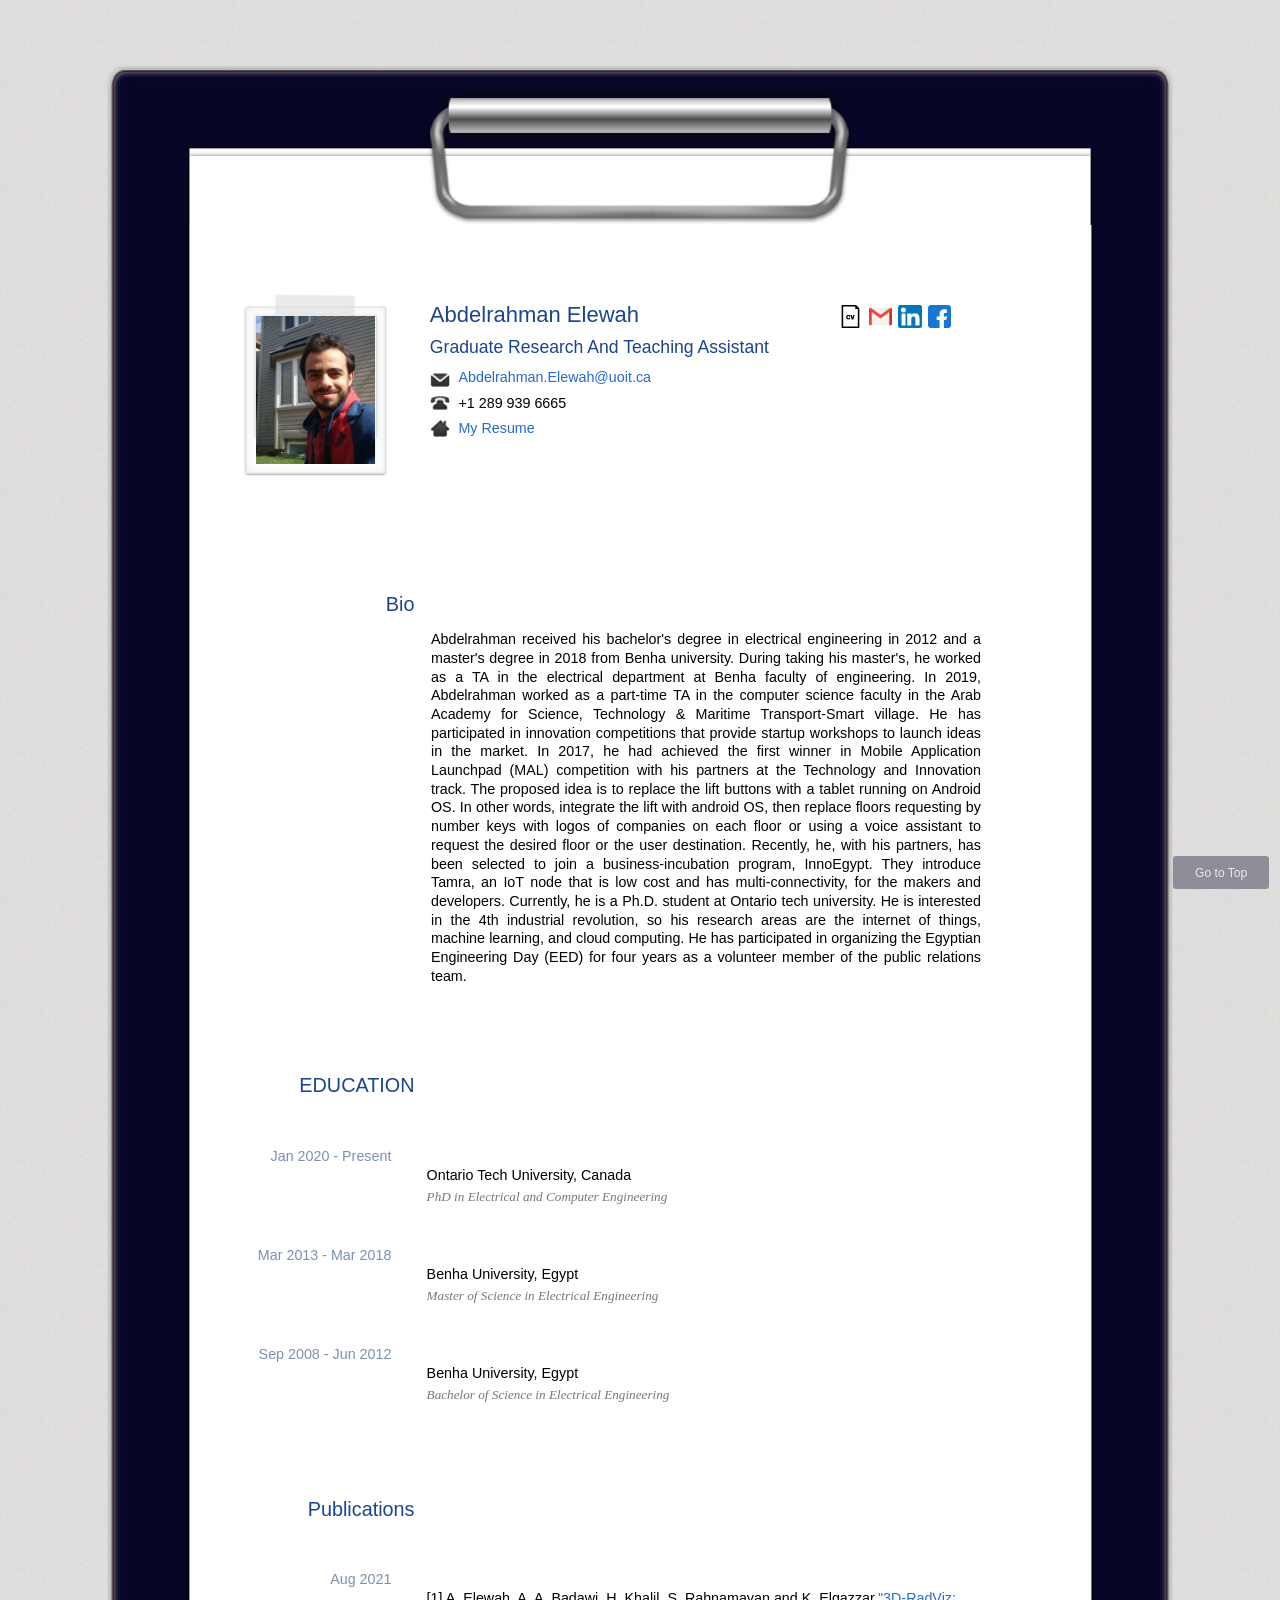
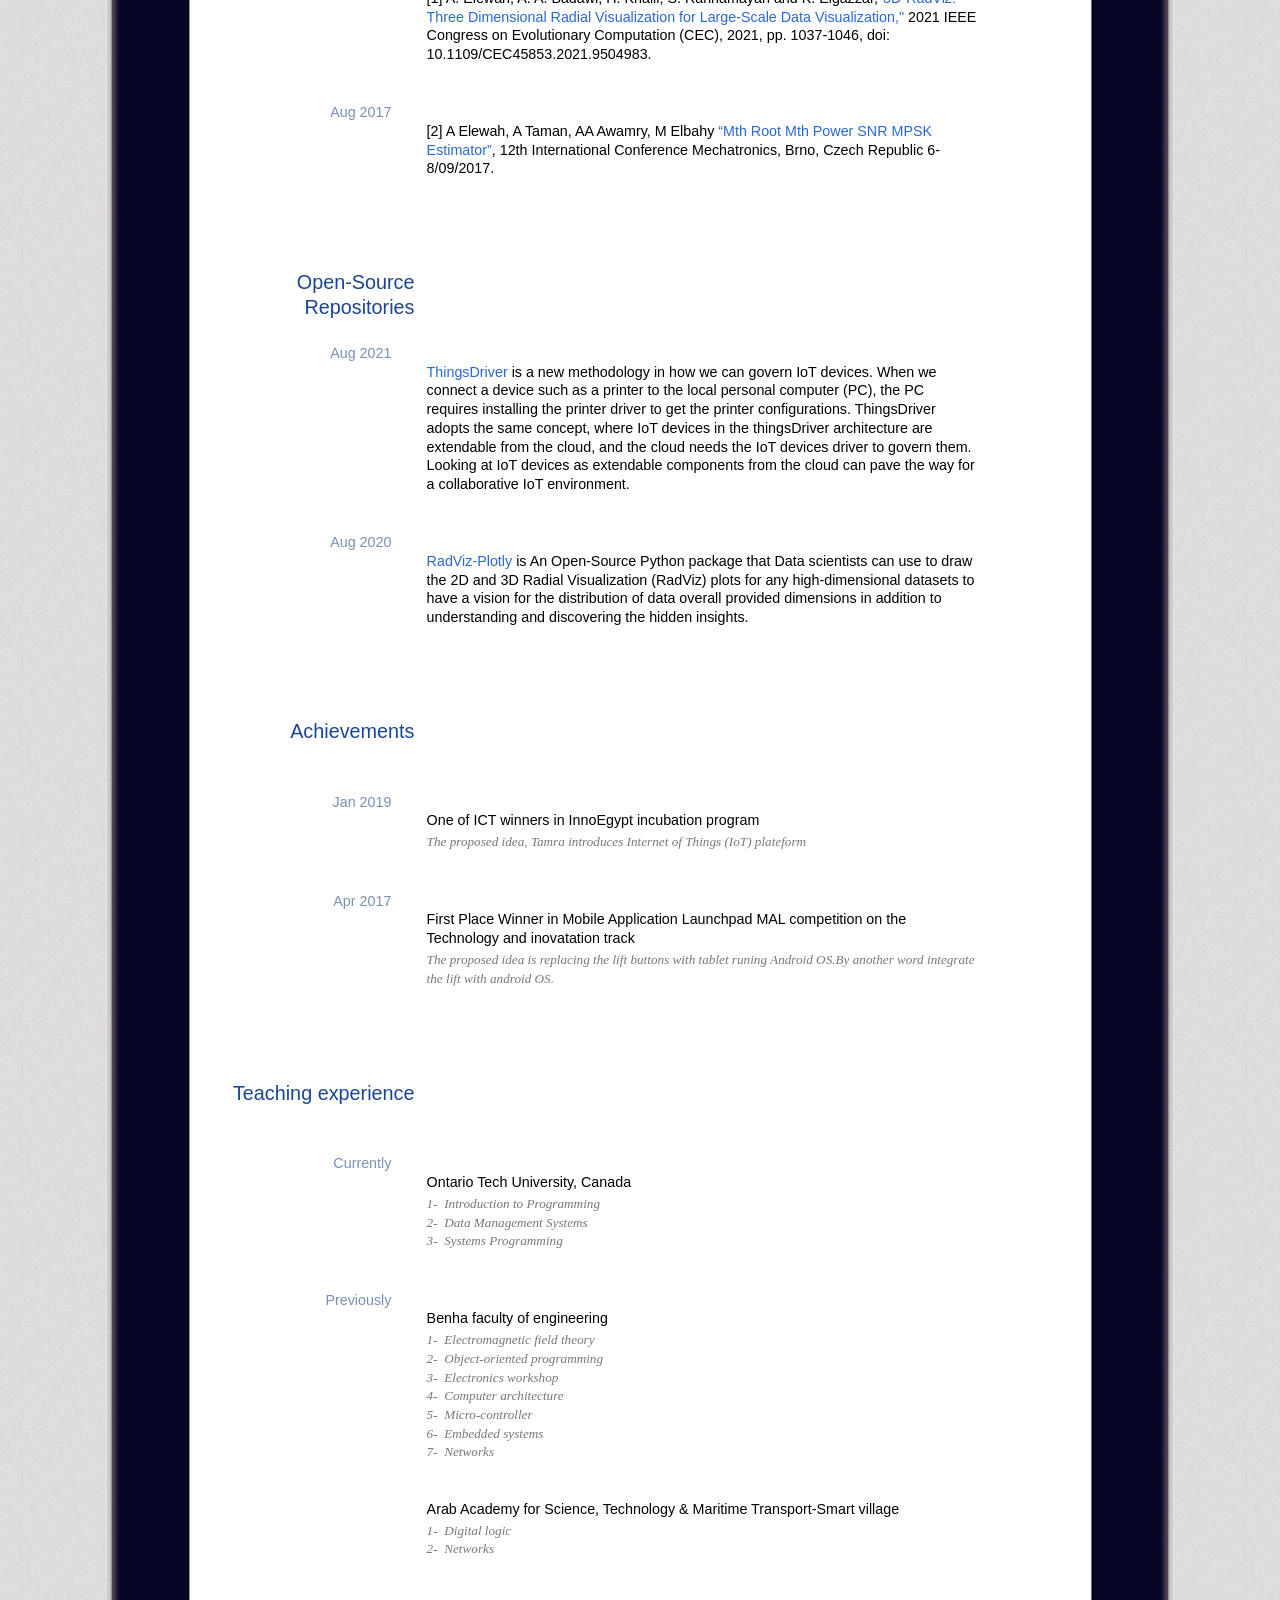
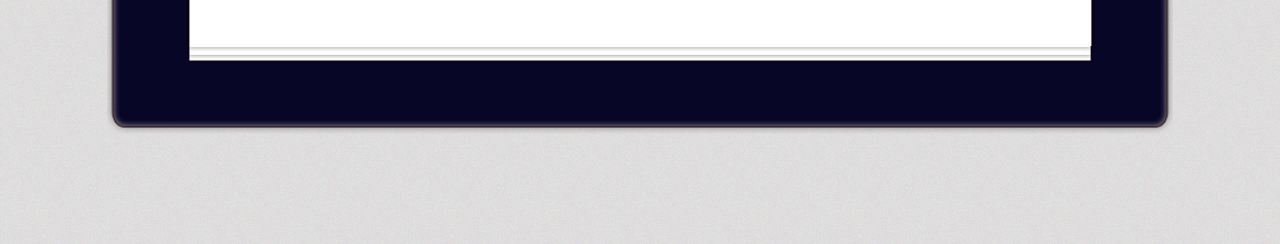
==== index.html @ a046d42a "add the repo section on the cv" ====
﻿<!DOCTYPE html>
<html xmlns="http://www.w3.org/1999/xhtml">
<head>
  
<meta name="viewport" content="width=device-width, initial-scale=1 shrink-to-fit=no" />
<meta http-equiv="Content-Type" content="text/html; charset=UTF-8" />
<meta name="name" content="Abdelrahman Elewah" />
<title>Abdelrahman Elewah</title>
<link type="text/css" rel="stylesheet" href="css/blue.css" />
<link type="text/css" rel="stylesheet" href="css/print.css" media="print"/>
<!--[if IE 7]>
<link href="css/ie7.css" rel="stylesheet" type="text/css" />
<![endif]-->
<!--[if IE 6]>
<link href="css/ie6.css" rel="stylesheet" type="text/css" />
<![endif]-->
<script type="text/javascript" src="js/jquery-1.4.2.min.js"></script>
<script type="text/javascript" src="js/jquery.tipsy.js"></script>

<script type="text/javascript" src="js/scrollTo.js"></script>
<script type="text/javascript" src="js/myriad.js"></script>
<script type="text/javascript" src="js/jquery.colorbox.js"></script>
<script type="text/javascript" src="js/custom.js"></script>
<script type="text/javascript">
		Cufon.replace('h1,h2');
</script>

</head>
<body>
<!-- Begin Wrapper -->
<div id="wrapper">
  <div class="wrapper-top"></div>
  <div class="wrapper-mid">
    <!-- Begin Paper -->
    <div id="paper">
      <div class="paper-top"></div>
      <div id="paper-mid">
          <div class="entry">
              <!-- Begin Image -->
              <img class="portrait" src="images/image0.jpg" alt="John Smith" />
              <!-- End Image -->
              <!-- Begin Personal Information -->
              <div class="self">
                  <h1 id="top">
                      Abdelrahman Elewah<br /><br />
                      <span>Graduate Research And Teaching Assistant</span>
                  </h1>
                  <ul>
                      <li class="mail"><a href="mailto:Abdelrahman.Elewah@uoit.ca">Abdelrahman.Elewah@uoit.ca</a></li>
                      <li class="tel">+1 289 939 6665</li>
                      <li class="ad"><a href="resume/Resume_Elewah.pdf" target="_blank">My Resume</a></li>
                  </ul>
              </div>
              <!-- End Personal Information -->
              <!-- Begin Social -->
              <div class="social">
                  <ul>
                      <li><a class='north' download="file name" href="resume/Resume_Elewah.pdf" title="CV.pdf"><img src="images/cv.svg " style="max-width:100%;" alt="Download my CV as pdf" /></a></li>
                      <li><a class='north' href="mailto:Abdelrahman.Elewah@uoit.ca" title="Contact Me"><img src="images/gmail.png" style="max-width:100%;" alt="" /></a></li>
                      <!-- >li><a class='north' id="contact" href="contact/index.html" title="Contact Me"><img src="images/gmail.png" style="max-width:100%;" alt="" /></a><li -->
                      <li><a class='north' href="https://www.linkedin.com/in/abdelrahman-elewah-22a6322b" title="linkedin Profile" target="_blank"><img src="images/linkedin.png" style="max-width:100%;" alt="" /></a></li>
                      <li><a class='north' href="https://www.facebook.com/abdelrahman.elewah" title="Facebook Profile" target="_blank"><img src="images/facebook.png" style="max-width:100%;" alt="" /></a></li>
                  </ul>
              </div>
              <!-- End Social -->
          </div>
          <!-- Begin 1st Row -->
          <div class="entry">
              <h2>Bio</h2>
              <p style="text-align:justify;">
                Abdelrahman received his bachelor's degree in electrical engineering in 2012 and a master's degree in 2018 from Benha university. During taking his master's, he worked as a TA in the electrical department at Benha faculty of engineering. In 2019, Abdelrahman worked as a part-time TA in the computer science faculty in the Arab Academy for Science, Technology & Maritime Transport-Smart village. He has participated in innovation competitions that provide startup workshops to launch ideas in the market. In 2017, he had achieved the first winner in Mobile Application Launchpad (MAL) competition with his partners at the Technology and Innovation track. The proposed idea is to replace the lift buttons with a tablet running on Android OS. In other words, integrate the lift with android OS, then replace floors requesting by number keys with logos of companies on each floor or using a voice assistant to request the desired floor or the user destination. Recently, he, with his partners, has been selected to join a business-incubation program, InnoEgypt. They introduce Tamra, an IoT node that is low cost and has multi-connectivity, for the makers and developers. Currently, he is a Ph.D. student at Ontario tech university. He is interested in the 4th industrial revolution, so his research areas are the internet of things, machine learning, and cloud computing. He has participated in organizing the Egyptian Engineering Day (EED) for four years as a volunteer member of the public relations team.
              </p>
          </div>
          <!-- End 1st Row -->
          <!-- Begin 2nd Row -->
          <div class="entry">
              <h2>EDUCATION</h2>
              <div class="content">
                  <h3>Jan 2020 - Present</h3>
                  <p>
                      Ontario Tech University, Canada <br />
                      <em> PhD in Electrical and Computer Engineering</em>
                  </p>
              </div>
              <div class="content">
                  <h3>Mar 2013 - Mar 2018</h3>
                  <p>
                      Benha University, Egypt<br />
                      <em>Master of Science in Electrical Engineering</em>
                  </p>
              </div>
              <div class="content">
                  <h3>Sep 2008 - Jun 2012</h3>
                  <p>
                      Benha University, Egypt<br />
                      <em>Bachelor of Science in Electrical Engineering</em>
                  </p>
              </div>
          </div>
          <div class="entry">
              <h2>Publications </h2>
              <div class="content">
                  <h3>Aug 2021</h3>
                  <p>
                      [1]	A. Elewah, A. A. Badawi, H. Khalil, S. Rahnamayan and K. Elgazzar,<a href="https://ieeexplore.ieee.org/document/9504983">"3D-RadViz: Three Dimensional Radial Visualization for Large-Scale Data Visualization," </a> 
                      
                      2021 IEEE Congress on Evolutionary Computation (CEC), 2021, pp. 1037-1046, doi: 10.1109/CEC45853.2021.9504983. 
                  </p>
              </div>

              <div class="content">
                <h3>Aug 2017</h3>
                <p>
                    [2]	A Elewah, A Taman, AA Awamry, M Elbahy <a href="https://link.springer.com/chapter/10.1007/978-3-319-65960-2_21"> “Mth Root Mth Power SNR MPSK Estimator”</a>,
                    12th International Conference Mechatronics, Brno, Czech Republic  6-8/09/2017.
                </p>
            </div>
          </div>

          <div class="entry">
            <h2>Open-Source Repositories</h2>
            <div class="content">
                <h3>Aug 2021</h3>
                <p>
                    <a href="https://github.com/Tamra-IoT/ThingsDriver">ThingsDriver </a>
                     is a new methodology in how we can govern IoT devices. When we connect a device such as a printer to the local personal computer (PC), the PC requires installing the printer driver to get the printer configurations. ThingsDriver adopts the same concept, where IoT devices in the thingsDriver architecture are extendable from the cloud, and the cloud needs the IoT devices driver to govern them. Looking at IoT devices as extendable components from the cloud can pave the way for a collaborative IoT environment.
                </p>
            </div>

            <div class="content">
              <h3>Aug 2020</h3>
              <p>
                 <a href="https://pypi.org/project/RadViz-Plotly/">RadViz-Plotly </a>
                 is An Open-Source Python package that Data scientists can use to draw the 2D and 3D Radial Visualization (RadViz) plots for any high-dimensional datasets to have a vision for the distribution of data overall provided dimensions in addition to understanding and discovering the hidden insights. 
              </p>
          </div>
        </div>



          <div class="entry">
              <h2>Achievements </h2>
              <div class="content">
                  <h3>Jan 2019</h3>
                  <p>
                      One of ICT winners in InnoEgypt incubation program
                      <em>The proposed idea,  Tamra introduces Internet of Things (IoT) plateform </em>
                  </p>
              </div>
              <div class="content">
                  <h3>Apr 2017</h3>
                  <p>
                      First Place Winner in Mobile Application Launchpad MAL competition on the Technology and  inovatation  track
                      <em>The proposed idea is replacing the lift buttons with tablet runing Android OS.By another word integrate the lift with android OS.  </em>
                  </p>
              </div>
          </div>
          <div class="entry">
              <h2>Teaching experience</h2>
              <div class="content">
                  <h3>Currently</h3>
                  <p>
                      Ontario Tech University, Canada
                      <em>1-&nbsp;  Introduction to Programming <br /> 2-&nbsp;  Data Management Systems <br />3-&nbsp;  Systems Programming </em>
                  </p>
              </div>
              <div class="content">
                  <h3>Previously</h3>
                  <p>
                      Benha faculty of engineering
                      <em>
                          1-&nbsp;  Electromagnetic field theory  <br /> 2-&nbsp;  Object-oriented programming
                          <br />3-&nbsp; Electronics workshop<br />4-&nbsp; Computer architecture
                          <br />5-&nbsp; Micro-controller <br />6-&nbsp; Embedded systems <br />7-&nbsp; Networks
                      </em>
                  </p>
                  <p>
                      <br />
                      <br />
                      Arab Academy for Science, Technology & Maritime Transport-Smart village
                      <em>
                          1-&nbsp;  Digital logic  <br /> 2-&nbsp;  Networks
                      </em>
                  </p>
              </div>
          </div>

      </div>
      <div class="clear"></div>
      <div class="paper-bottom"></div>
    </div>
    <!-- End Paper -->
  </div>
  <div class="wrapper-bottom"></div>
</div>
<div id="message"><a href="#top" id="top-link">Go to Top</a></div>
<!-- End Wrapper -->
</body>
</html>
---- css/blue.css ----
﻿@charset "UTF-8";
/* RESET */
/* ----------------------------------------- */
html, body, div, span, applet, object, iframe,
h1, h2, h3, h4, h5, h6, p, blockquote, pre,
a, abbr, acronym, address, big, code,
del, dfn, em, font, img, ins, kbd, q, s, samp,
small, strike, strong, tt, var,
dl, dt, dd, ol, ul, li,
fieldset, form, label, legend,
table, caption, tbody, tfoot, thead, tr, th, td {
	margin: 0;
	padding: 0;
	border: 0;
	outline: 0;
	font-weight: inherit;
	font-style: inherit;
	font-size: 100%;
	font-family: inherit;
	vertical-align: baseline;
}
:focus {
	outline: 0;
}

html {
	zoom: 110%;
}
body {
	line-height: 1;
}
/* tables still need 'cellspacing="0"' in the markup */
table {
	border-collapse: separate;
	border-spacing: 0;
}
caption, th, td {
	text-align: left;
	font-weight: normal;
}
blockquote:before, blockquote:after,
q:before, q:after {
	content: "";
}
blockquote, q {
	quotes: "" "";
}

.clear {
	clear:both;
}


/* LAYOUT */
/* ----------------------------------------- */

body {
	font-family: "Trebuchet MS", Arial, Helvetica, sans-serif;
	background-color: #e1e0db;
	background-image: url(../images/bg.jpg);
	background-repeat: repeat;
	font-size:13px;
	line-height: 17px;
	color:#000;
}

.contact {
	background-image: none;
	background-color:#e9e9e9;
}

a, a:visited, a:active {
	color:#2968d4;
	text-decoration: none;
}

a:hover {
	color:#2968d4;
	text-decoration: underline;
}

/* DOSSIER BACKGROUND */
/* ----------------------------------------- */

#wrapper {
	width: 969px;
	margin: 0 auto;
	margin-top: 60px;
	margin-bottom: 100px;
}

.wrapper-top {
	width:969px;
	height:19px;
	margin:0 auto;
	background-image:url(../images/btop.jpg);
	background-repeat:no-repeat;
}

.wrapper-mid {
	width:969px;
	margin:0 auto;
	background-image:url(../images/bmid.jpg);
	background-repeat: repeat-y;
	padding-bottom:40px;
}

.wrapper-bottom {
	width:969px;
	height:22px;
	padding:0;
	margin:0 auto;
	background-image:url(../images/bbottom.jpg);
	background-repeat:no-repeat;
}

/* PAPER BACKGROUND */
/* ----------------------------------------- */

#paper {
	width:828px;
	margin:0 auto;
}

.paper-top {
	width:828px;
	margin:0 auto;
	background-image:url(../images/ptop.jpg);
	background-repeat:no-repeat;
	height:126px;
}

#paper-mid {
	width:828px;
	margin:0 auto;
	background-image:url(../images/pmid.jpg);
	background-repeat:repeat-y;
	display:block;
	padding:0;
	overflow: hidden;
	padding-bottom:75px;
	padding-top:7px;
}

.paper-bottom {
	width:828px;
	height:18px;
	margin:0 auto;
	background-image:url(../images/pbottom.jpg);
	background-repeat:no-repeat;
}

/* ENTRIES */
/* ----------------------------------------- */

.entry {
	width:720px;
	display: block;
	padding-top:55px;
	clear: both;
	margin-left:4px;
}

h1  {
	width:380px;
	font-size:20px;
	color:#1b4491;
	margin-bottom:3px;
	clear:both;
}

h1 span {
	font-size:16px;
	display:block;
	color:#1b4491;
	margin-top:-5px;
}

h2 {
	width:180px;
	height: 10px;
	text-align: right;
	float:left;
	padding: 15px;
	margin: 10px;
	clear:both;
	font-size:18px;
	color:#1b4491;
	line-height :22px;
}

p {
	width:500px;
	margin-left:40px;
	float:right;	
}

p img {
	float:right;
	margin-left:20px;
	padding-left:10px;
}

div.content {
	clear: both;
	padding: 2px;
	margin: 2px;
	overflow: hidden;
	display:block;
	padding-top:32px;
}

h3 {
	width:180px;
	text-align: right;
	float:left;
	padding:0;
	clear:both;
	font-size: 13px;
	color:#7b90b5;
}

h4 {
	width:180px;
	text-align: right;
	float:left;
	padding:0;
	clear:both;
	font-size: 11px;
	color:#7b90b5;
}

h5 {
	width:180px;
	text-align: right;
	float:left;
	padding:0;
	clear:both;
	font-size: 10px;
	color:#7b90b5;
}

h6 {
	width:180px;
	text-align: right;
	float:left;
	padding:0;
	clear:both;
	font-size: 9px;
	color:#7b90b5;
}

em {
	font-family: Georgia, "Times New Roman", serif;
	font-style: italic;
	color:#777777;
	font-size:12px;
	display: block;
	padding-top:3px;
}


ol {
	float:right;
	width:500px;
	margin-left:40px;
	list-style: decimal;
	
}

ol li {
	width:500px;
	list-style-type: decimal;
	list-style-position: inside;
}

dl {
	float:right;
	width:500px;
	margin-left:40px;
	
}

dt {
	float:left;
	display: block;
	width:500px;
		color:#7b90b5;
}

dd {
	float:left;
	display: block;
	width:480px;
	text-indent:20px;
}

ul.unordered {
	float:right;
	width:500px;
	margin-left:40px;
	
}

ul.unordered li {
	margin:0;
	padding:0;
	float:left;
	display: block;
	width:500px;
	background-image:url(../images/bullet.gif);
	background-repeat: no-repeat;
	padding-left:10px;
	background-position: 0 .5em;
	margin-top:0;
}

ul.info {
	float:right;
	width:500px;
	margin-left:40px;
	list-style-type: none; 
}

ul.info li {
	margin:0;
	padding:0;
	float:left;
	display: block;
	width:500px;
	background-image:url(../images/bullet.gif);
	background-repeat: no-repeat;
	padding-left:10px;
	background-position: 0 .5em;
	margin-top:12px;
}

ul.skills {
	margin:0;
	padding:0;
	float:right;
	width:500px;
	margin-left:40px;
	margin-top:-6px;
	list-style-type: none;
	
}

ul.skills li {
	margin:0;
	padding:0;
	float:left;
	width:156px;
	background-image:url(../images/bullet.gif);
	background-repeat: no-repeat;
	padding-left:10px;
	background-position: 0 .5em;
	margin-top:6px;
}

ul.works {
	margin:0;
	padding:0;
	float:right;
	width:500px;
	margin-left:40px;
	list-style-type: none;
}

ul.works li {
	margin:0;
	padding:0;
	float:left;
}

ul.works li img {
	padding:4px;
	background-color:#fff;
	width:95px;
	height:95px;
	border:1px solid #bdc7da;
	margin-right:20px;
	margin-bottom:16px;
}

ul.works li img:hover {
	border:1px solid #1b4491;
	cursor: pointer;
}

img.portrait {
	background-image:url(../images/frame.jpg);
	background-repeat: no-repeat;
	width:109px;
	height:135px;
	padding-top:20px;
	padding-left:11px;
	padding-right:11px;
	padding-bottom:36px;
	margin-left:50px;
	float:left;
	
}


/* SELF INFORMATION */
/* ----------------------------------------- */

.self {
	width:350px;
	float:left;
	padding-top:11px;
	margin-left:38px;
	margin-bottom:15px;
}

.self ul {
	padding-top: 10px;
}

.self ul li.ad {
	background-image:url(../images/icn-ad.gif);
}

.self ul li.mail {
	background-image:url(../images/icn-mail.gif);
}

.self ul li.tel {
	background-image:url(../images/icn-tel.gif);
}

.self ul li.web {
	background-image:url(../images/icn-web.gif);
}

.self ul li {
	background-repeat: no-repeat;
	padding-left:26px;
	background-position: 0 .1em;
	height:25px;
	display:block;
	margin-top:-2px;
}

/* SOCIAL ICONS */
/* ----------------------------------------- */

.social {
	width:135px;
	float:right;
	padding-top:10px;
}

.social ul {
	list-style: none;
}

.social ul li {
	float:left;
	width:21px;
	height:24px;
	margin:0;
	padding:0;
	margin-left:6px;
}

/* TIPSY */
/* ----------------------------------------- */

.tipsy { padding: 5px; font-size: 10px; background-repeat: no-repeat;  background-image: url(../images/tipsy.gif); }
.tipsy-inner { padding: 5px 8px 4px 8px; background-color: #080626; color: #fff; max-width: 200px; text-align: center; }
.tipsy-inner { -moz-border-radius:3px; -webkit-border-radius:3px; }
.tipsy-north { background-position: top center; }
.tipsy-south { background-position: bottom center; margin-bottom:20px; }
.tipsy-east { background-position: right center; }
.tipsy-west { background-position: left center; }


/* COLORBOX */
/* ----------------------------------------- */

#colorbox, #cboxOverlay, #cboxWrapper{position:absolute; top:0; left:0; z-index:9999; overflow:hidden;}
#cboxOverlay{position:fixed; width:100%; height:100%;}
#cboxMiddleLeft, #cboxBottomLeft{clear:left;}
#cboxContent{position:relative; overflow:hidden;}
#cboxLoadedContent{overflow:auto;}
#cboxLoadedContent iframe{display:block; width:100%; height:100%; border:0;}
#cboxTitle{margin:0; display:none;}
#cboxLoadingOverlay, #cboxLoadingGraphic{position:absolute; top:0; left:0; width:100%;}
#cboxPrevious, #cboxNext, #cboxClose, #cboxSlideshow{cursor:pointer;}

#cboxOverlay{background:#666;}

#colorBox{}
#cboxTopLeft{width:25px; height:25px; background:url(../images/border1.png) 0 0 no-repeat;}
#cboxTopCenter{height:25px; background:url(../images/border1.png) 0 -50px repeat-x;}
#cboxTopRight{width:25px; height:25px; background:url(../images/border1.png) -25px 0 no-repeat;}
#cboxBottomLeft{width:25px; height:25px; background:url(../images/border1.png) 0 -25px no-repeat;}
#cboxBottomCenter{height:25px; background:url(../images/border1.png) 0 -75px repeat-x;}
#cboxBottomRight{width:25px; height:25px; background:url(../images/border1.png) -25px -25px no-repeat;}
#cboxMiddleLeft{width:25px; background:url(../images/border2.png) 0 0 repeat-y;}
#cboxMiddleRight{width:25px; background:url(../images/border2.png) -25px 0 repeat-y;}
#cboxContent{background:#fff;}
#cboxLoadedContent{margin-bottom:20px;}
#cboxTitle{position:absolute; bottom:0px; left:0; text-align:center; width:100%; color:#1b4491;}
#cboxCurrent{position:absolute; bottom:0px; left:100px; color:#000;}
#cboxSlideshow{position:absolute; bottom:0px; right:42px; color:#444;}
#cboxPrevious{position:absolute; bottom:0px; left:0; color:#444;}
#cboxNext{position:absolute; bottom:0px; left:63px; color:#444;}
#cboxLoadingOverlay{background:url(../images/loading.gif) 5px 5px no-repeat #fff;}
#cboxClose{position:absolute; bottom:0; right:0; display:block; color:#444;}


/* GO TO TOP */
/* ----------------------------------------- */

#message {
	display: block;
	display: none;
	z-index: 999;
	opacity: .8;
	position: fixed;
	top: 100%;
	margin-top: -40px;
	right: 0%;
	margin-right:10px;
	-moz-border-radius: 3px;
	-webkit-border-radius: 3px;
	width: 77px;
	line-height: 20px;
	height: 20px;
	padding: 5px;
	background-color: #080626;
	font-size: 11px;
	text-align: center;
}

#message a {
	color: #fff;
}
	
/* ELEMENTS */
/* ----------------------------------------- */

table {
	width: 500px;
	margin-left:40px;
	float:right;
	border-collapse: collapse;
	border-bottom:1px dashed #999;
	border-top:1px dashed #999;
}

table td {
	padding: 10px;
	padding-top:0;
	border-right:1px dashed #999;
}

table td:hover {
	background-color: #f2f2f2;
}

table th {
	padding: 10px;
	padding-top:0;
	color:#7b90b5;
	text-align: left;
	border-right:1px dashed #999;
}

table td.center {
	text-align: center;
}

table td.last {
	background: none;
}

table th.center {
	text-align: center;
}

table th.last {
	background: none;
}

table tr {
	border-left:1px dashed #999;
	border-top:1px dashed #999;
}

table tr.caption {
	border-left:1px dashed #999;
}

blockquote {
	border-left:3px solid #7b90b5;
	padding-left:8px;
	width:489px;
	margin-left:40px;
	float:right;
}

abbr, acronym {
	border-bottom:1px dashed #7b90b5;
}

strong {
	font-weight: bold;
}

small {
	font-size:70%;
}

big {
	font-size:1.2em;
}


/* CONTACT */

fieldset, legend {
	float:right;
	width:500px;
	padding:0;
	margin:0;
	margin-left:40px;
}

h1.warn {
	color:#1b4491;
	font-size:18px;
	margin-top:30px;
	padding:50px;
	text-align: center;
}

#contactform {
	width:320px;
	height:370px;
	margin:0 auto;
	padding:50px;
	overflow: hidden;
}

label {
	float:left;
	width:40px;
	height:28px;
	margin-bottom:10px;
	clear:both;
	color:#1b4491;
}

input {
	width:228px;
	float:right;
	height:18px;
	margin-bottom:10px;
	border-top:1px solid #c8c8c8;
	border-left:1px solid #c8c8c8;
	border-right:1px solid #dadada;
	border-bottom:1px solid #f2f2f2;
	background-color: #e4e4e4;
	font-family: "Trebuchet MS", Arial, Helvetica, sans-serif;
	font-size: 13px;
	padding:5px;
	outline: none;
}

input:focus {
	background-color: #dddddd;
	border-top:1px solid #c8c8c8;
	border-left:1px solid #c8c8c8;
	border-right:1px solid #dadada;
	border-bottom:1px solid #f2f2f2;
}

textarea {
	border-top:1px solid #c8c8c8;
	border-left:1px solid #c8c8c8;
	border-right:1px solid #dadada;
	border-bottom:1px solid #f2f2f2;
	background-color: #e4e4e4;
	width:228px;
	float:right;
	margin-bottom:10px;
	font-family: "Trebuchet MS", Arial, Helvetica, sans-serif;
	font-size: 13px;
	padding:5px;
	outline: none;
}

textarea:focus {
	background-color: #dddddd;
	border-top:1px solid #c8c8c8;
	border-left:1px solid #c8c8c8;
	border-right:1px solid #dadada;
	border-bottom:1px solid #f2f2f2;
}

.submit-button {
	background: transparent url(../images/submit.jpg) no-repeat 0 0;
	display: block;
	clear: both;
	width:90px;
	height: 33px; 
	border:none;
	float:left;
	margin-left: 80px;
	text-indent: -9999px;
	outline: 0;
	cursor: pointer;
	padding:0;
}

.submit-button:hover {
	background: transparent url(../images/submit.jpg) no-repeat 0 -33px;
	outline: 0;
	border: none;
}

label.error {
	clear: both;
	padding:0;
	margin-top:-5px;
	color:#7b90b5;
	font-size: 1.0em;
	font-style: italic;
	font-weight: normal;
	margin-left:80px;
	width:238px;
}
---- css/print.css ----
body {
	font-family: "Trebuchet MS", Arial, Helvetica, sans-serif;
	background-color: white;
	font-size:13pt;
	line-height: 17pt;
}

.clear {
	clear:both;
}

a, a:hover, a:visited, a:active {
	color:#7b90b5;
	text-decoration: none;
}

#wrapper, .wrapper-mid {
	background: none;
}

.wrapper-top, .wrapper-bottom  {
	display:none;
}

#paper {
	width:820px;
	margin:0 auto;
}

.paper-top, .paper-bottom {
	display:none;
}

#paper-mid {
	width:820px;
	margin:0 auto;
	background-color:#FFF;
	display:block;
	padding:0;
	overflow: hidden;
	padding-bottom:75px;
	padding-top:7px;
}

.entry {
	width:820px;
	display: block;
	padding-top:55px;
	clear: both;
}

h1 {
	width:500px;
	font-size:42pt;
	color:#1b4491;
	margin-bottom:0;
}

h1 span {
	font-size:21pt;
	display:block;
	margin-left:15px;
	margin-top:20px;
	color:#1b4491;
}

h2 {
	width:180px;
	height: 23px;
	text-align: right;
	float:left;
	padding: 20px;
	margin: 20px;
	clear:both;
	font-size:22pt;
	margin-bottom:-5px;
	color:#1b4491;
}

p {
	width:600px;
	margin-left:40px;
	float:right;
}

ul.list {
	clear: both;
	padding:0;
	margin:0;
	overflow: hidden;
}

ul.list li {
	display:block;
	float:right;
	padding-top:32px;
}


h3 {
	width:180px;
	text-align: right;
	float:left;
	padding:0;
	clear:both;
	font-size: 13pt;
	color:black;
}

em {
	font-family: Georgia, "Times New Roman", serif;
	font-style: italic;
	color:#999;
	font-size:12pt;
	display: block;
	padding-top:0;
}

ul.info {
	float:right;
	width:600px;
	margin-left:40px;
	background: none;
	list-style: square;
	
}

ul.info li {
	margin:0;
	padding:0;
	float:left;
	display: block;
	width:600px;
	padding-left:0;
	background-position: 0 .5em;
	margin-top:12px;
	list-style-type: square;
}

ul.skills {
	margin:0;
	padding:0;
	float:right;
	width:600px;
	margin-left:40px;
	margin-top:-6px;
	background: none;
	list-style: square;
}

ul.skills li {
	margin:0;
	padding:0;
	float:left;
	width:176px;
	padding-left:0;
	background-position: 0 .5em;
	margin-top:6px;
}

img.portrait {
	border:1px solid #000;
	padding:10px;	
}

.self {
	width:500px;
	float:left;
	padding-top:11px;
	margin-left:0;
	margin-bottom:15px;
	margin-left:38px;
}

.self ul {
	padding-top: 10px;
}

.self ul li {
	background-repeat: no-repeat;
	padding-left:0;
	background-position: 0 .1em;
	height:25px;
	display:block;
	margin-top:-2px;
}

.social {
	display:none;
}

/* ELEMENTS */
/* ----------------------------------------- */

table {
	width: 590px;
	margin-left:40px;
	float:right;
	border-collapse: collapse;
	border-bottom:1px dashed #999;
	border-top:1px dashed #999;
}

table td {
	padding: 10px;
	padding-top:0;
	border-right:1px dashed #999;
}

table td:hover {
	background-color: #f2f2f2;
}

table th {
	padding: 10px;
	padding-top:0;
	color:#7b90b5;
	text-align: left;
	border-right:1px dashed #999;
}

table td.center {
	text-align: center;
}

table td.last {
	background: none;
}

table th.center {
	text-align: center;
}

table th.last {
	background: none;
}

table tr {
	border-left:1px dashed #999;
	border-top:1px dashed #999;
}

table tr.caption {
	border-left:1px dashed #999;
}

blockquote {
	border-left:3px solid #7b90b5;
	padding-left:8px;
	margin-top:20px;
	width:585px;
	margin-left:40px;
	float:right;
}

pre {
	width:500px;
	margin-left:40px;
	float:right;
}

abbr, acronym {
	border-bottom:1px dashed #7b90b5;
}

strong {
	font-weight: bold;
}

small {
	font-size:70%;
}

big {
	font-size:1.2em;
}

/* GO TO TOP */
/* ----------------------------------------- */

#message {
	display:none;
}

.works {
	display:none;
}
---- css/ie7.css ----
@charset "UTF-8";

.self {
	padding-top: 4px;
}

h1 span {
	margin-top:-15px;
}
---- css/ie6.css ----
@charset "UTF-8";

.self {
	padding-top: 4px;
}

h1 span {
	margin-top:-15px;
}

.social {
	width:150px;
}

ul.list {
	margin-top:-56px;
}
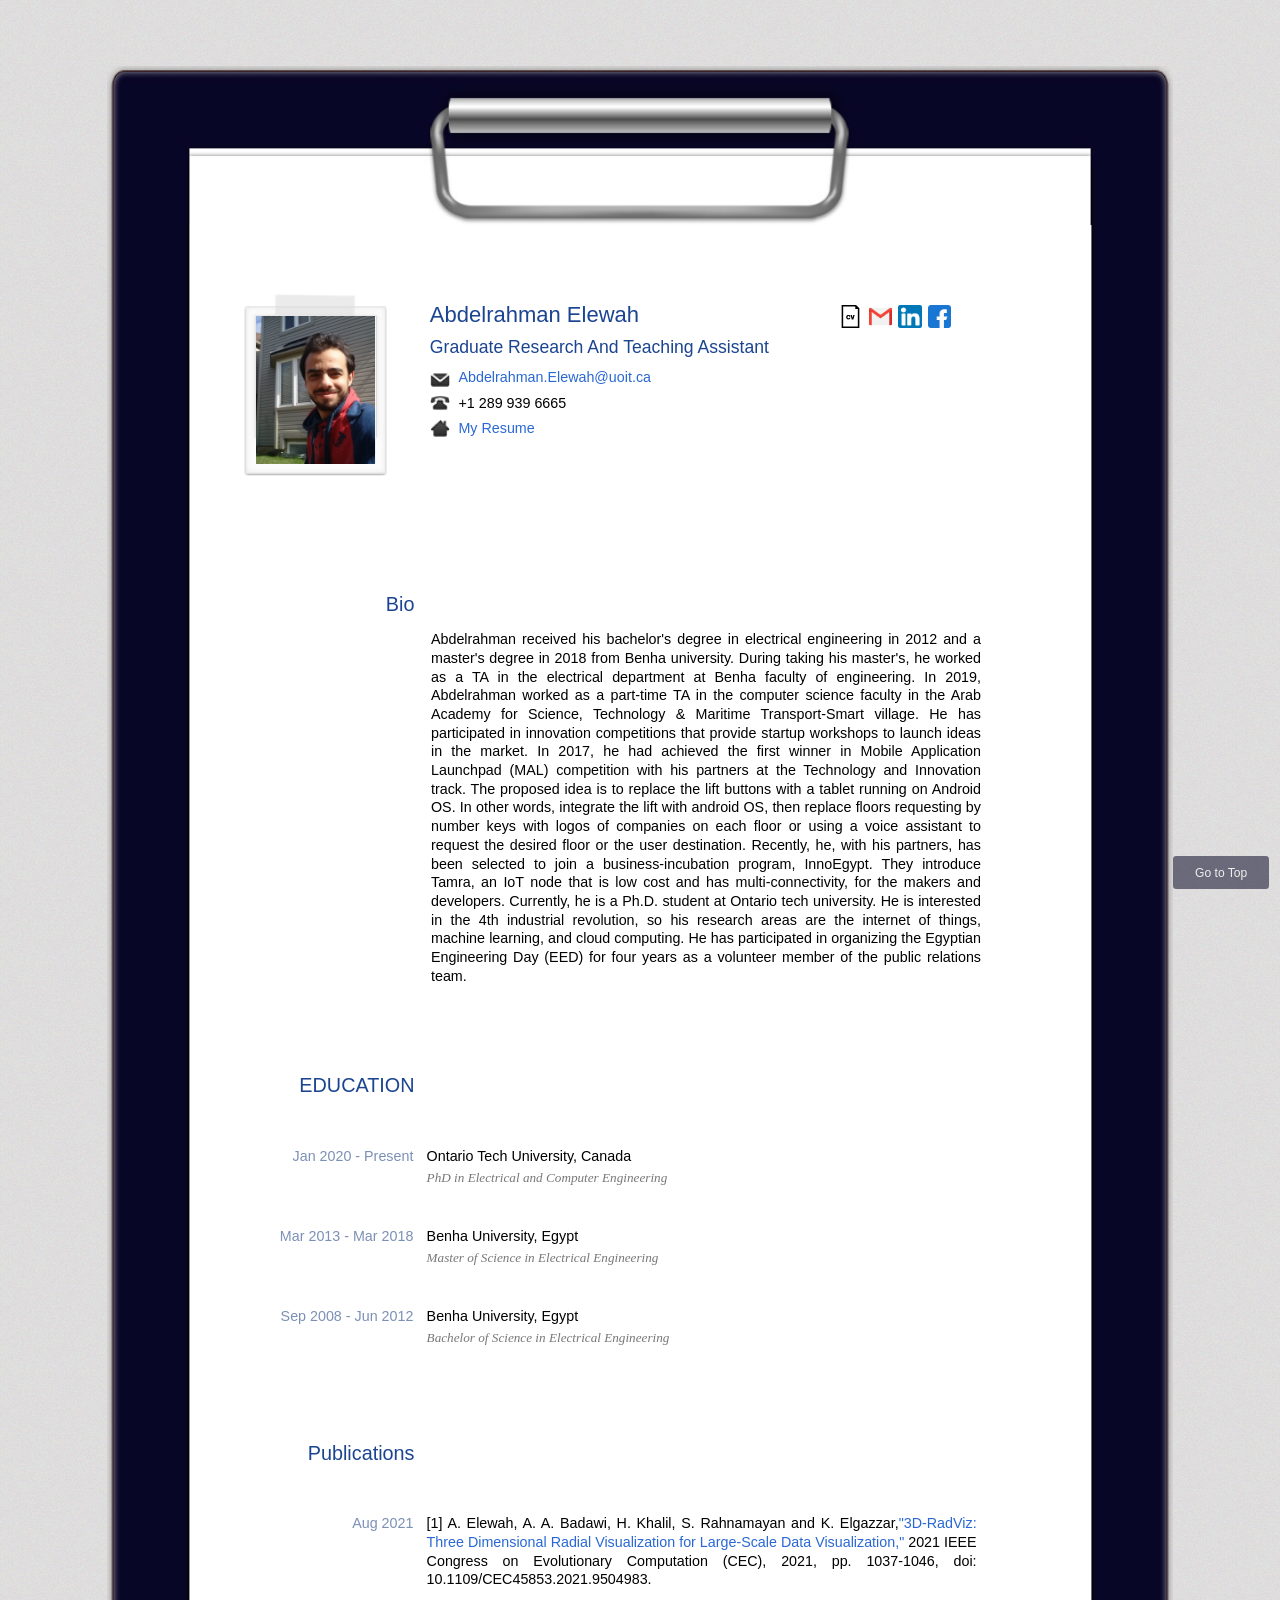
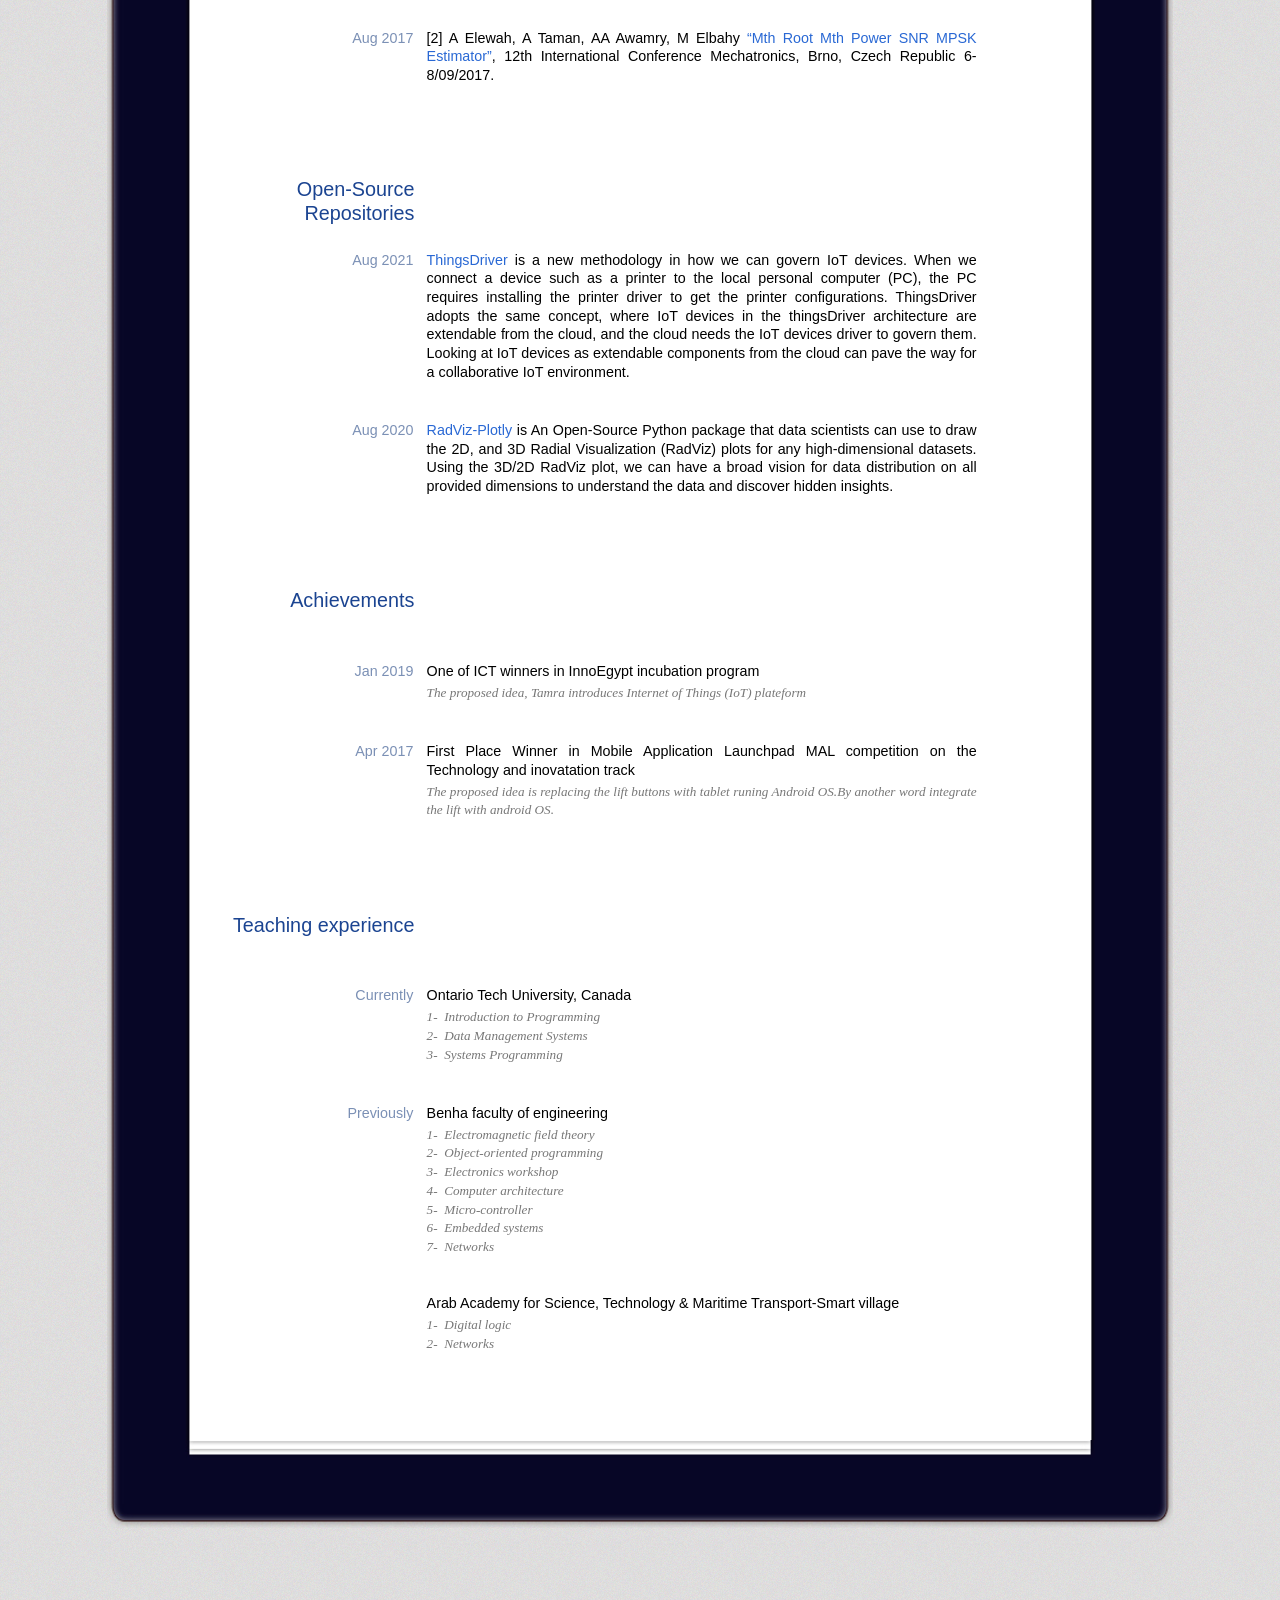
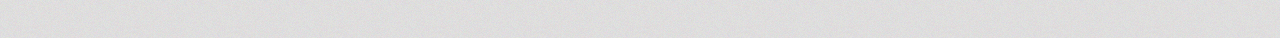
==== commit a638e456: "update Radviz discrption" ====
--- a/index.html
+++ b/index.html
@@ -131,7 +131,7 @@
               <h3>Aug 2020</h3>
               <p>
                  <a href="https://pypi.org/project/RadViz-Plotly/">RadViz-Plotly </a>
-                 is An Open-Source Python package that Data scientists can use to draw the 2D and 3D Radial Visualization (RadViz) plots for any high-dimensional datasets to have a vision for the distribution of data overall provided dimensions in addition to understanding and discovering the hidden insights. 
+                 is An Open-Source Python package that data scientists can use to draw the 2D, and 3D Radial Visualization (RadViz) plots for any high-dimensional datasets. Using the 3D/2D RadViz plot, we can have a broad vision for data distribution on all provided dimensions to understand the data and discover hidden insights.
               </p>
           </div>
         </div>
--- a/css/blue.css
+++ b/css/blue.css
@@ -192,7 +192,8 @@
 p {
 	width:500px;
 	margin-left:40px;
-	float:right;	
+	float:right;
+	text-align: justify
 }
 
 p img {
@@ -218,6 +219,9 @@
 	clear:both;
 	font-size: 13px;
 	color:#7b90b5;
+	margin-bottom:-20px;
+	margin-right:-15px;
+	margin-left:+20px;
 }
 
 h4 {
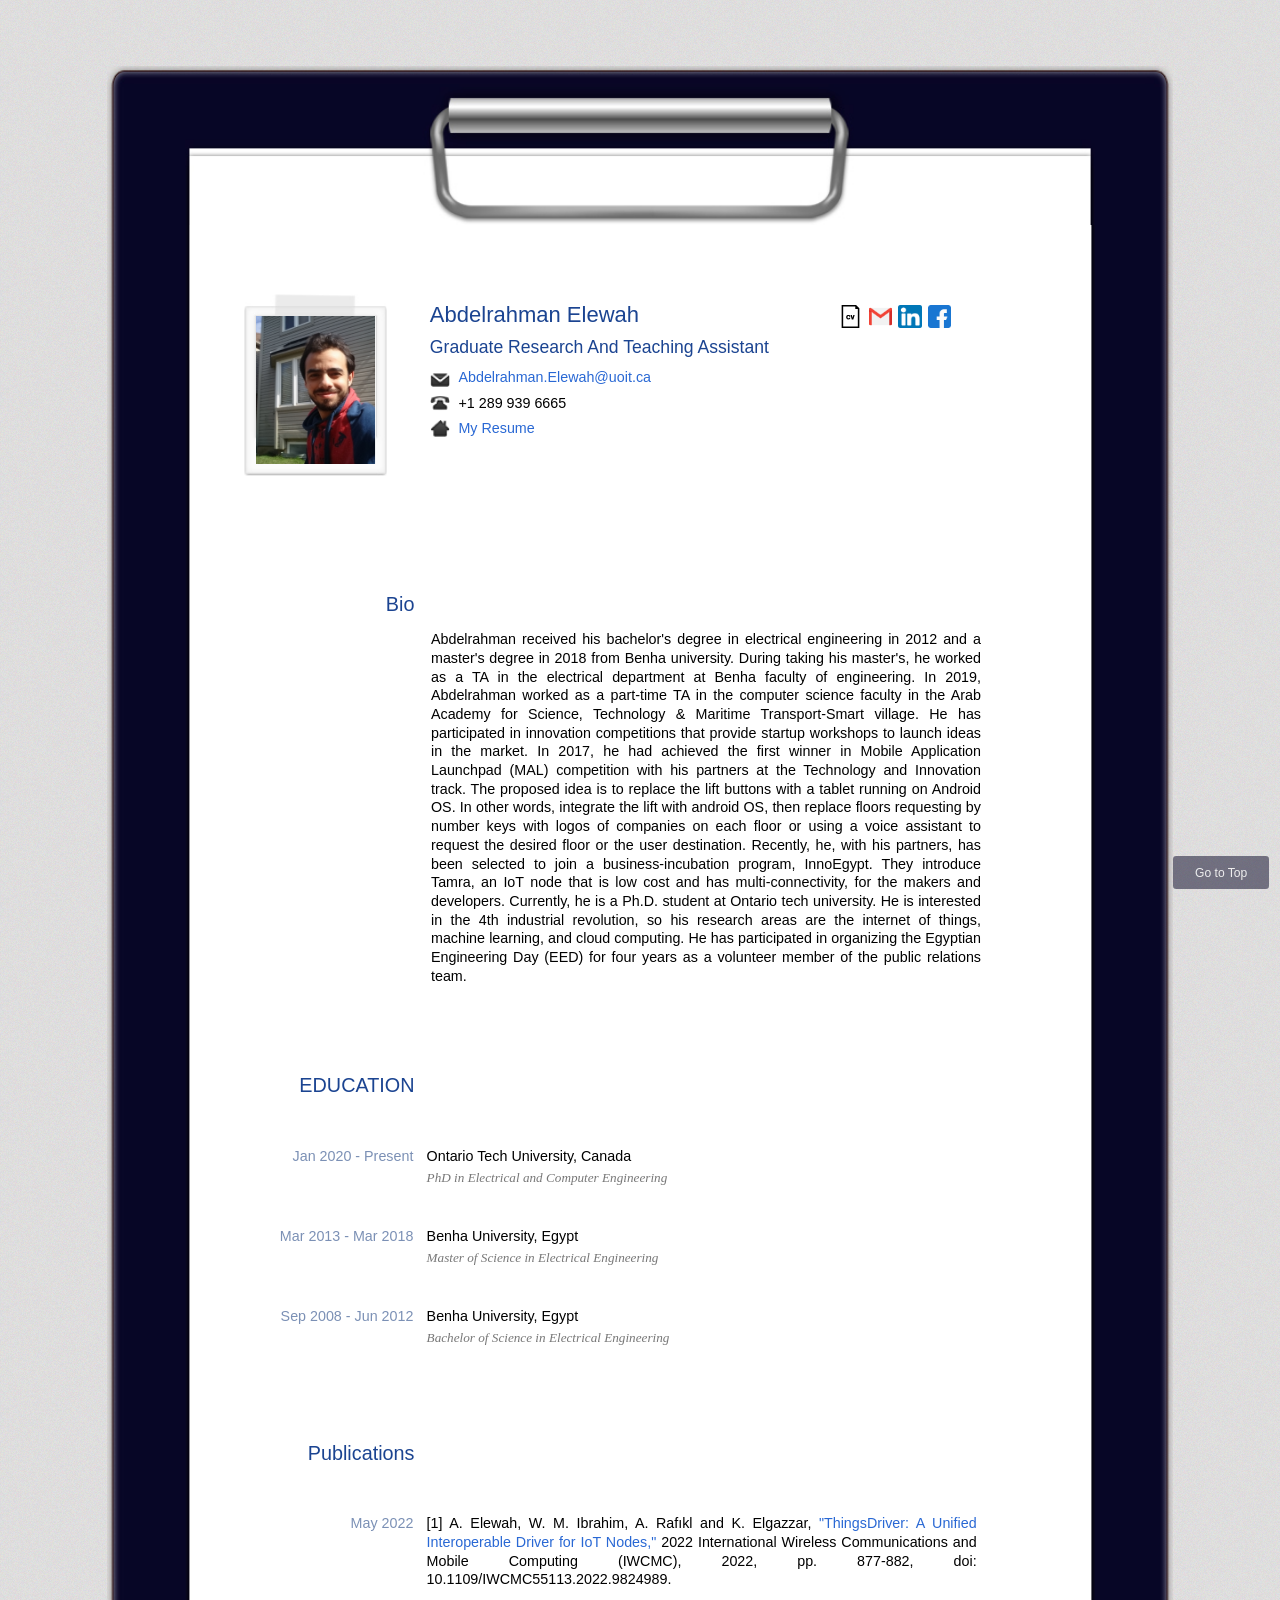
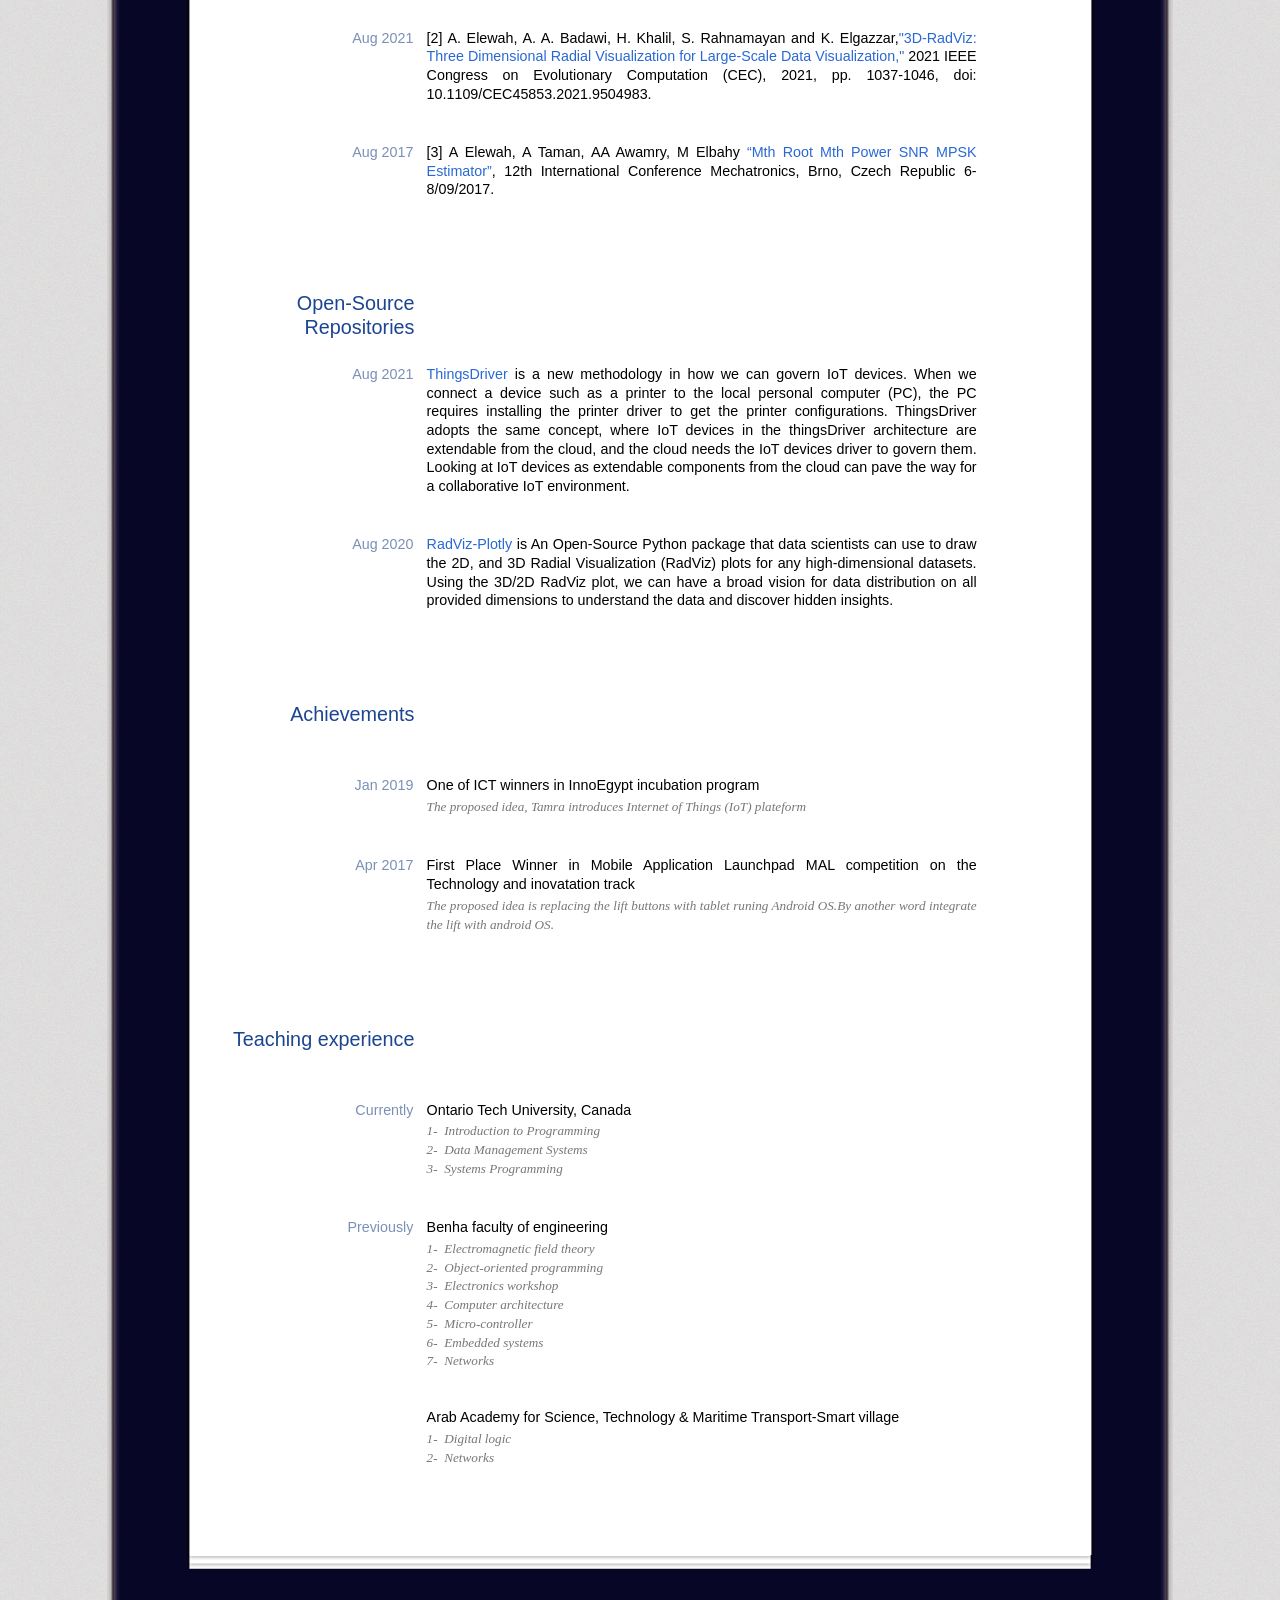
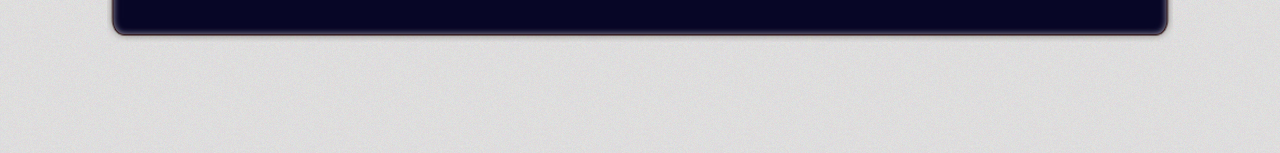
==== commit a1bde26b: "add UIDI, thingsDriver paper" ====
--- a/index.html
+++ b/index.html
@@ -100,9 +100,18 @@
           <div class="entry">
               <h2>Publications </h2>
               <div class="content">
+                <h3>May 2022</h3>
+                <p>
+                    [1] A. Elewah, W. M. Ibrahim, A. Rafıkl and K. Elgazzar, <a href="https://ieeexplore.ieee.org/document/9824989">"ThingsDriver: A Unified Interoperable Driver for IoT Nodes,"</a> 2022 International Wireless Communications and Mobile Computing (IWCMC), 2022, pp. 877-882, doi: 10.1109/IWCMC55113.2022.9824989.
+                     
+                </p>
+            </div>
+
+
+              <div class="content">
                   <h3>Aug 2021</h3>
                   <p>
-                      [1]	A. Elewah, A. A. Badawi, H. Khalil, S. Rahnamayan and K. Elgazzar,<a href="https://ieeexplore.ieee.org/document/9504983">"3D-RadViz: Three Dimensional Radial Visualization for Large-Scale Data Visualization," </a> 
+                      [2]	A. Elewah, A. A. Badawi, H. Khalil, S. Rahnamayan and K. Elgazzar,<a href="https://ieeexplore.ieee.org/document/9504983">"3D-RadViz: Three Dimensional Radial Visualization for Large-Scale Data Visualization," </a> 
                       
                       2021 IEEE Congress on Evolutionary Computation (CEC), 2021, pp. 1037-1046, doi: 10.1109/CEC45853.2021.9504983. 
                   </p>
@@ -111,7 +120,7 @@
               <div class="content">
                 <h3>Aug 2017</h3>
                 <p>
-                    [2]	A Elewah, A Taman, AA Awamry, M Elbahy <a href="https://link.springer.com/chapter/10.1007/978-3-319-65960-2_21"> “Mth Root Mth Power SNR MPSK Estimator”</a>,
+                    [3]	A Elewah, A Taman, AA Awamry, M Elbahy <a href="https://link.springer.com/chapter/10.1007/978-3-319-65960-2_21"> “Mth Root Mth Power SNR MPSK Estimator”</a>,
                     12th International Conference Mechatronics, Brno, Czech Republic  6-8/09/2017.
                 </p>
             </div>
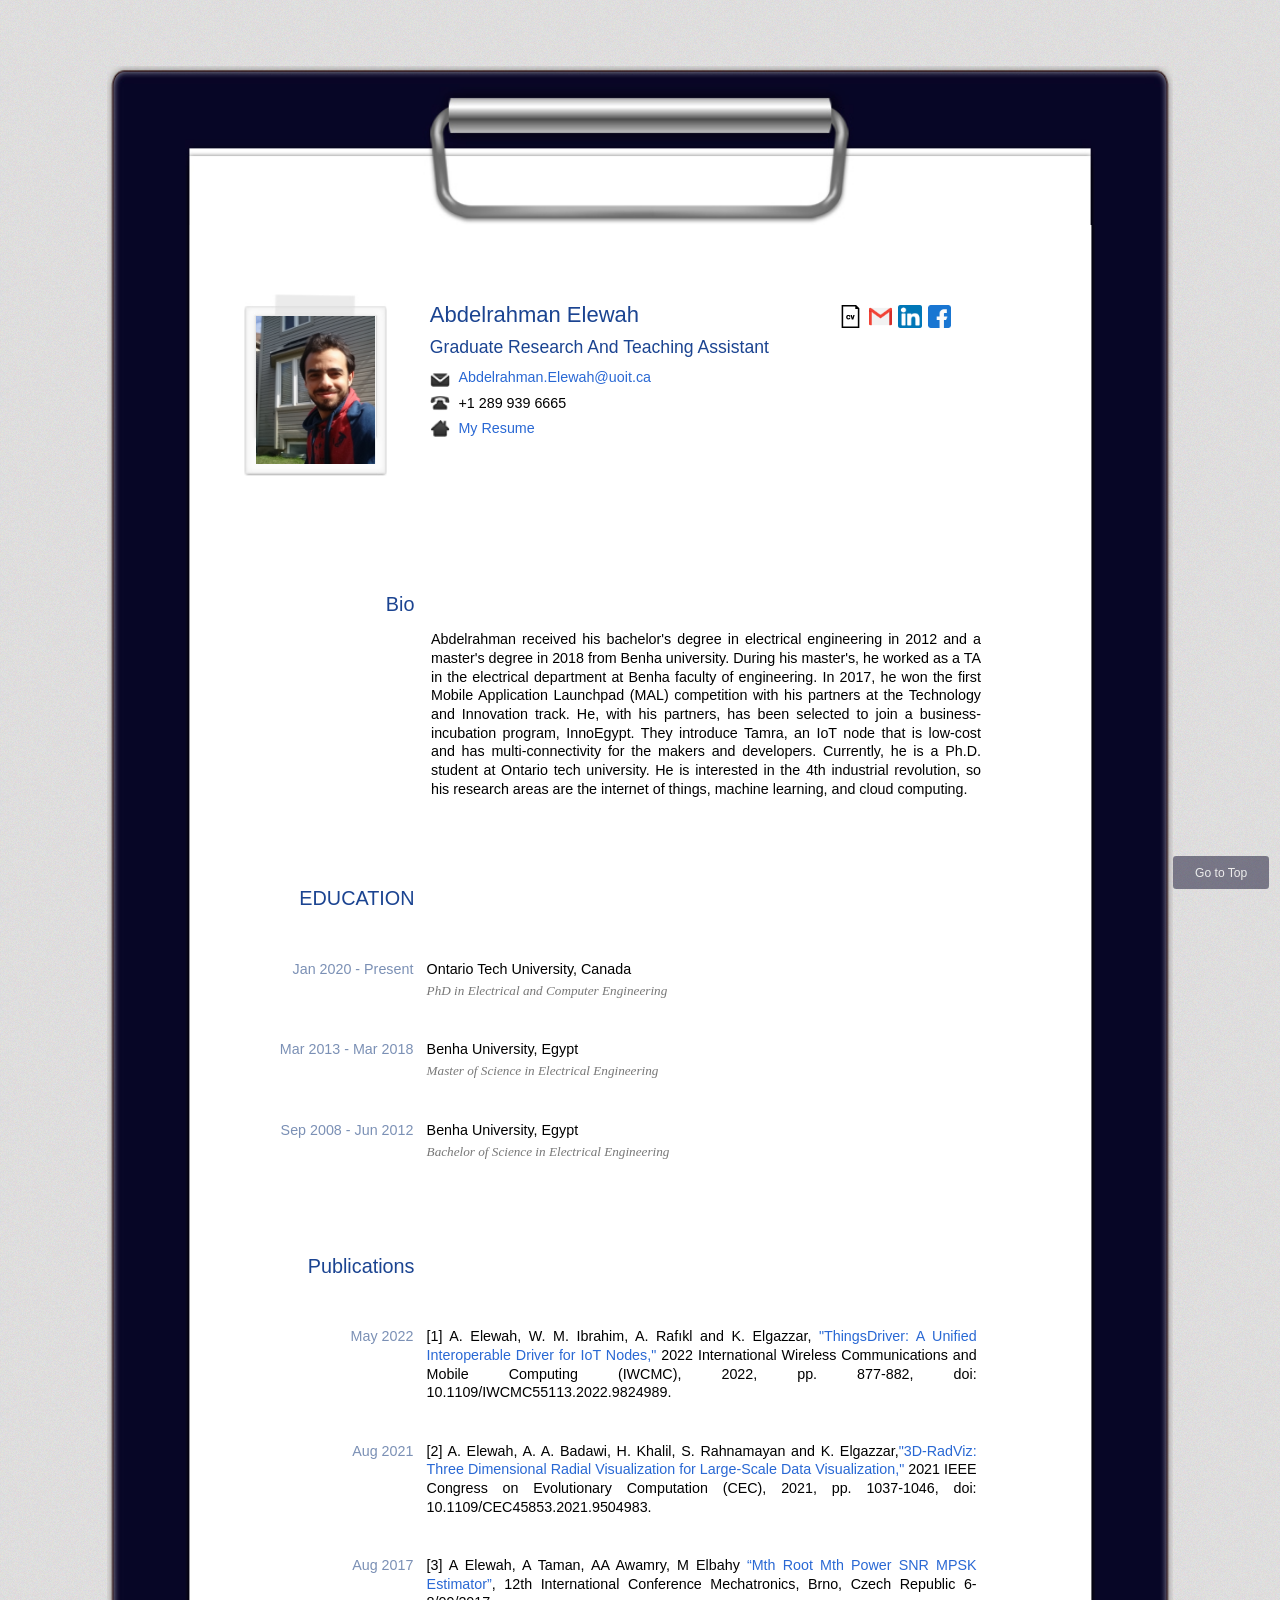
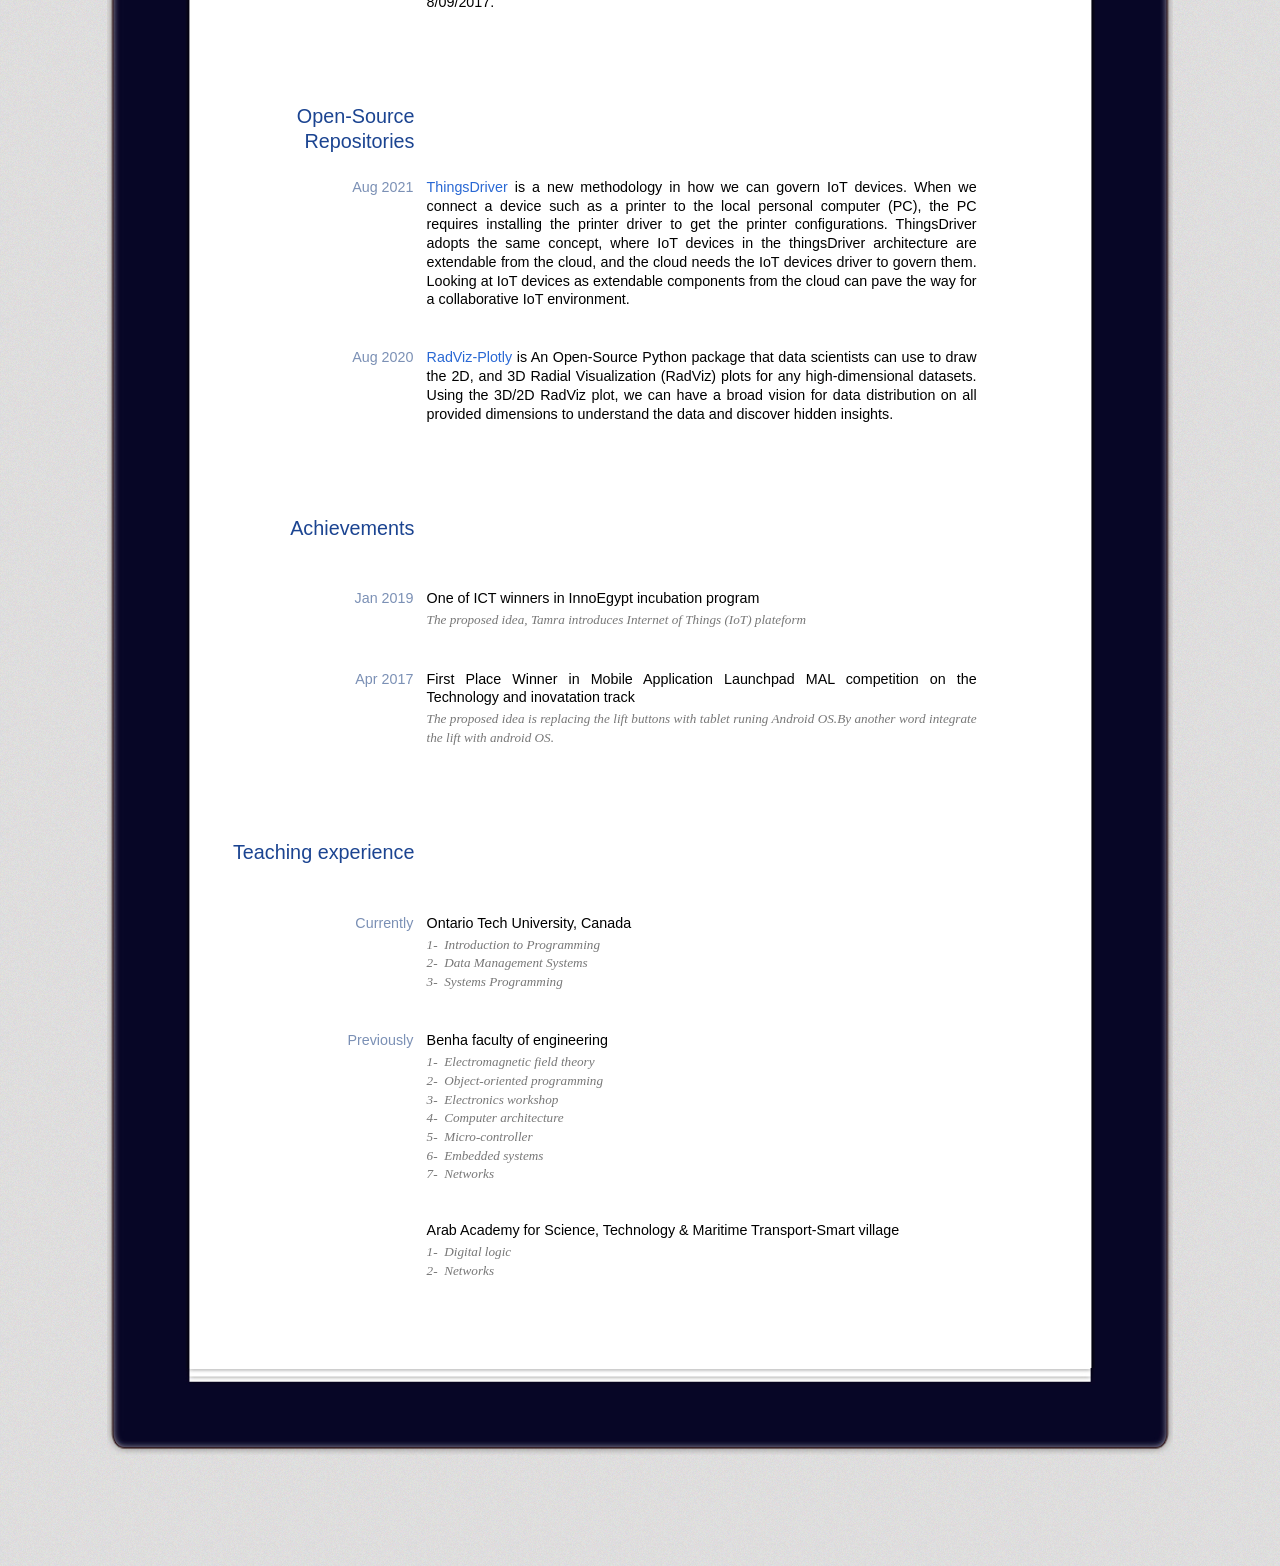
==== commit a1a4e8cd: "update bio" ====
--- a/index.html
+++ b/index.html
@@ -68,7 +68,8 @@
           <div class="entry">
               <h2>Bio</h2>
               <p style="text-align:justify;">
-                Abdelrahman received his bachelor's degree in electrical engineering in 2012 and a master's degree in 2018 from Benha university. During taking his master's, he worked as a TA in the electrical department at Benha faculty of engineering. In 2019, Abdelrahman worked as a part-time TA in the computer science faculty in the Arab Academy for Science, Technology & Maritime Transport-Smart village. He has participated in innovation competitions that provide startup workshops to launch ideas in the market. In 2017, he had achieved the first winner in Mobile Application Launchpad (MAL) competition with his partners at the Technology and Innovation track. The proposed idea is to replace the lift buttons with a tablet running on Android OS. In other words, integrate the lift with android OS, then replace floors requesting by number keys with logos of companies on each floor or using a voice assistant to request the desired floor or the user destination. Recently, he, with his partners, has been selected to join a business-incubation program, InnoEgypt. They introduce Tamra, an IoT node that is low cost and has multi-connectivity, for the makers and developers. Currently, he is a Ph.D. student at Ontario tech university. He is interested in the 4th industrial revolution, so his research areas are the internet of things, machine learning, and cloud computing. He has participated in organizing the Egyptian Engineering Day (EED) for four years as a volunteer member of the public relations team.
+                Abdelrahman received his bachelor's degree in electrical engineering in 2012 and a master's degree in 2018 from Benha university. During his master's, he worked as a TA in the electrical department at Benha faculty of engineering. In 2017, he won the first Mobile Application Launchpad (MAL) competition with his partners at the Technology and Innovation track. He, with his partners, has been selected to join a business-incubation program, InnoEgypt. They introduce Tamra, an IoT node that is low-cost and has multi-connectivity for the makers and developers. Currently, he is a Ph.D. student at Ontario tech university. He is interested in the 4th industrial revolution, so his research areas are the internet of things, machine learning, and cloud computing. 
+
               </p>
           </div>
           <!-- End 1st Row -->
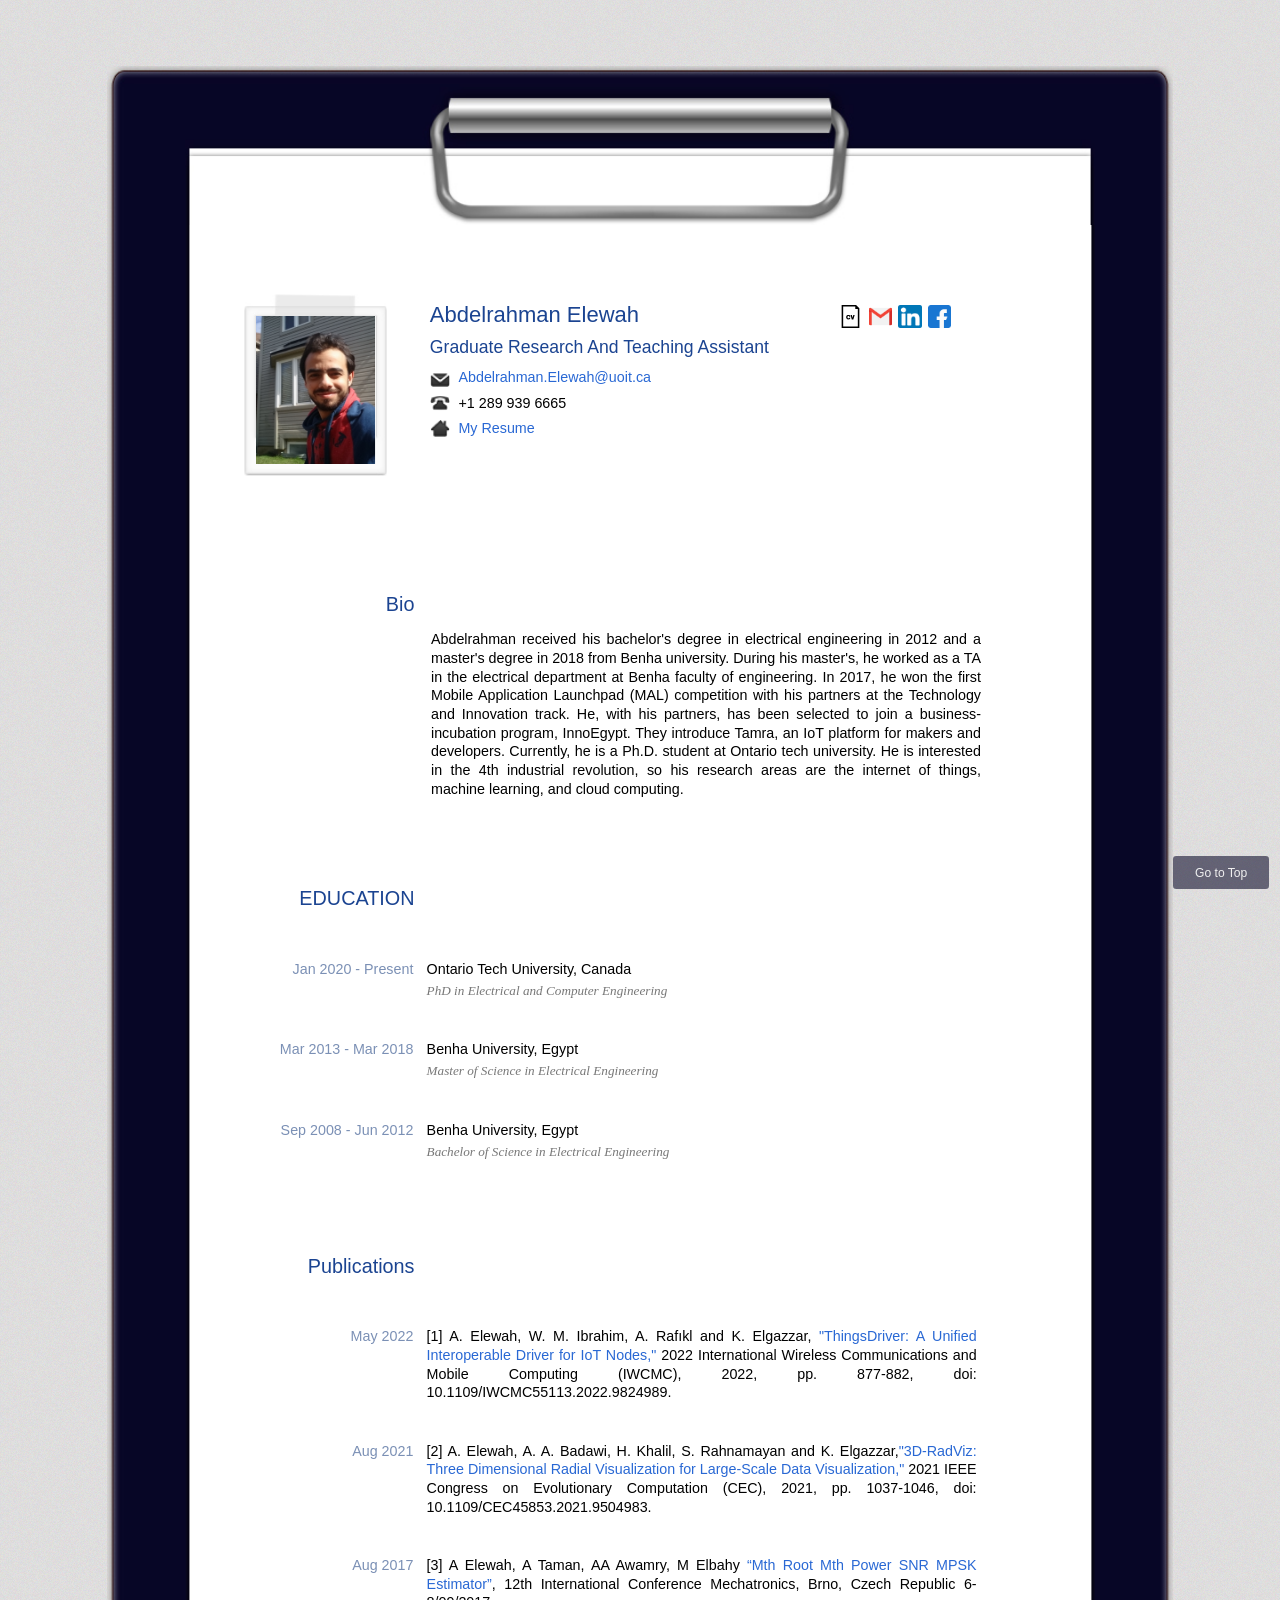
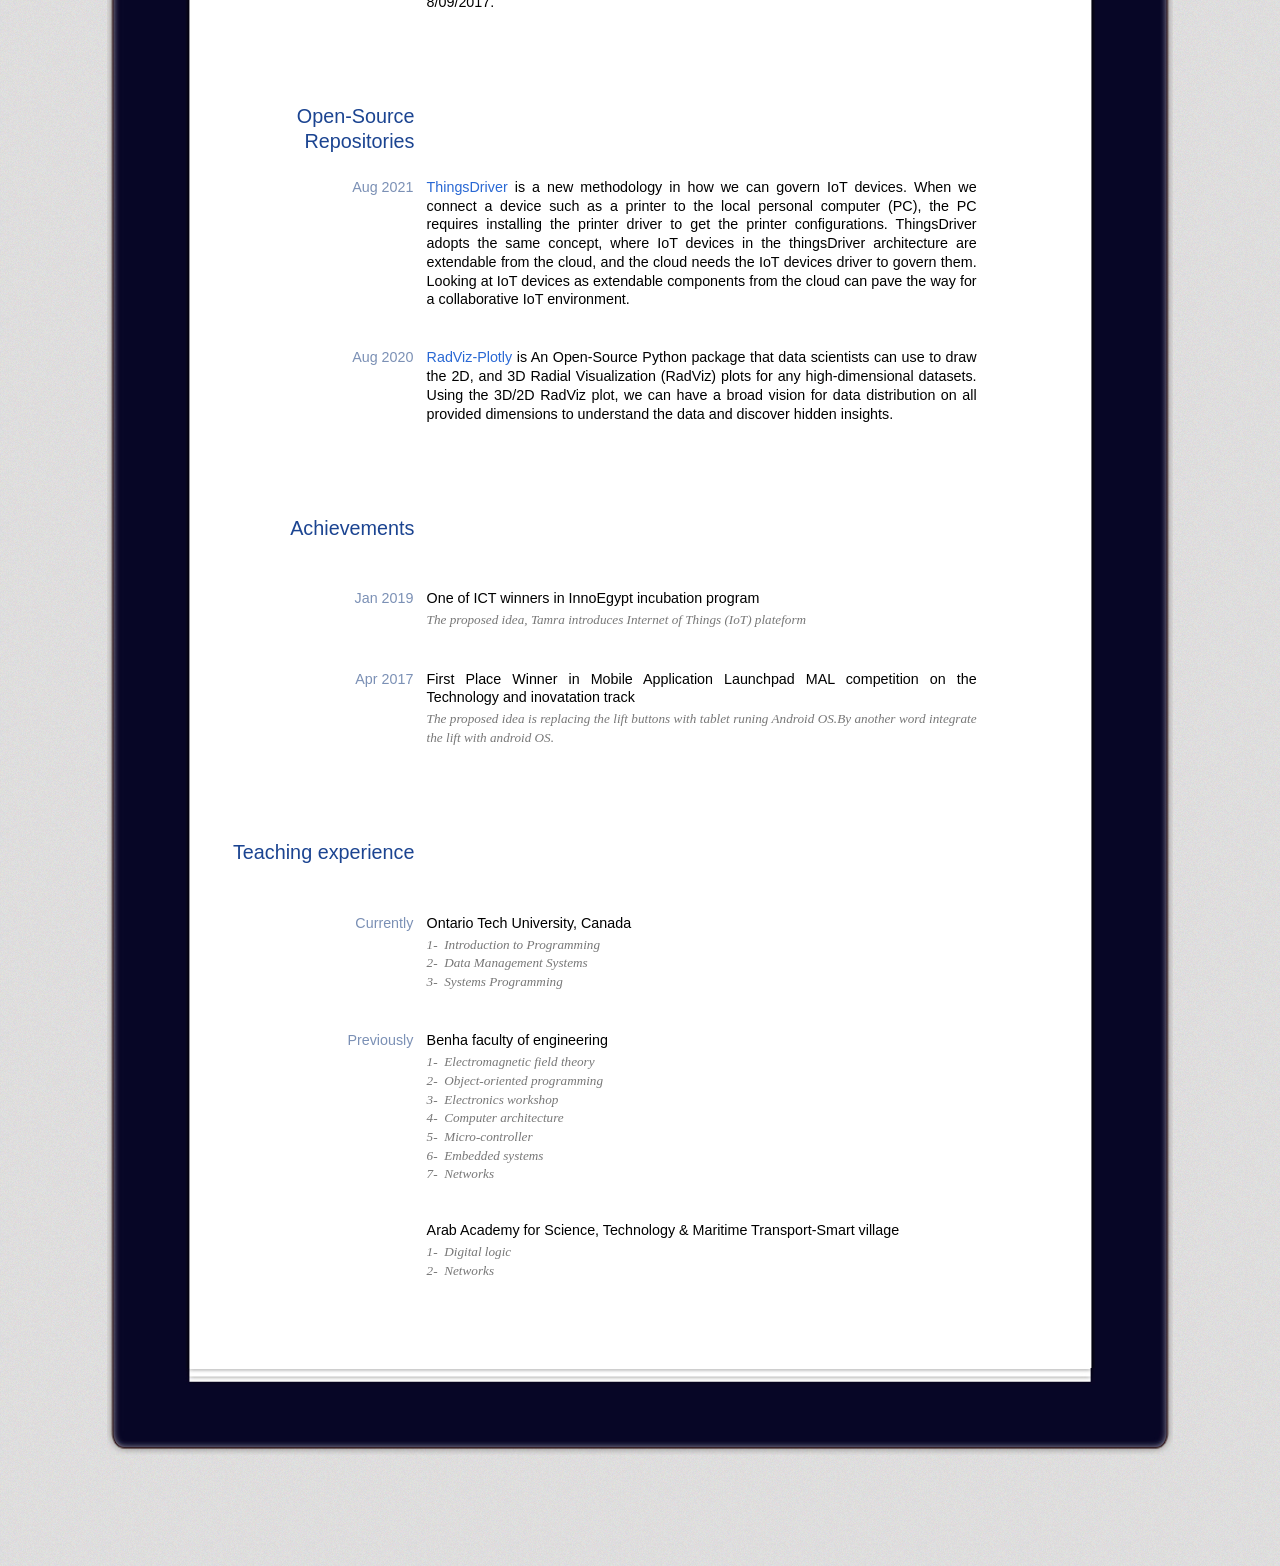
==== commit fab82012: "make some changes in bio" ====
--- a/index.html
+++ b/index.html
@@ -68,7 +68,7 @@
           <div class="entry">
               <h2>Bio</h2>
               <p style="text-align:justify;">
-                Abdelrahman received his bachelor's degree in electrical engineering in 2012 and a master's degree in 2018 from Benha university. During his master's, he worked as a TA in the electrical department at Benha faculty of engineering. In 2017, he won the first Mobile Application Launchpad (MAL) competition with his partners at the Technology and Innovation track. He, with his partners, has been selected to join a business-incubation program, InnoEgypt. They introduce Tamra, an IoT node that is low-cost and has multi-connectivity for the makers and developers. Currently, he is a Ph.D. student at Ontario tech university. He is interested in the 4th industrial revolution, so his research areas are the internet of things, machine learning, and cloud computing. 
+                Abdelrahman received his bachelor's degree in electrical engineering in 2012 and a master's degree in 2018 from Benha university. During his master's, he worked as a TA in the electrical department at Benha faculty of engineering. In 2017, he won the first Mobile Application Launchpad (MAL) competition with his partners at the Technology and Innovation track. He, with his partners, has been selected to join a business-incubation program, InnoEgypt. They introduce Tamra, an IoT platform for makers and developers. Currently, he is a Ph.D. student at Ontario tech university. He is interested in the 4th industrial revolution, so his research areas are the internet of things, machine learning, and cloud computing. 
 
               </p>
           </div>
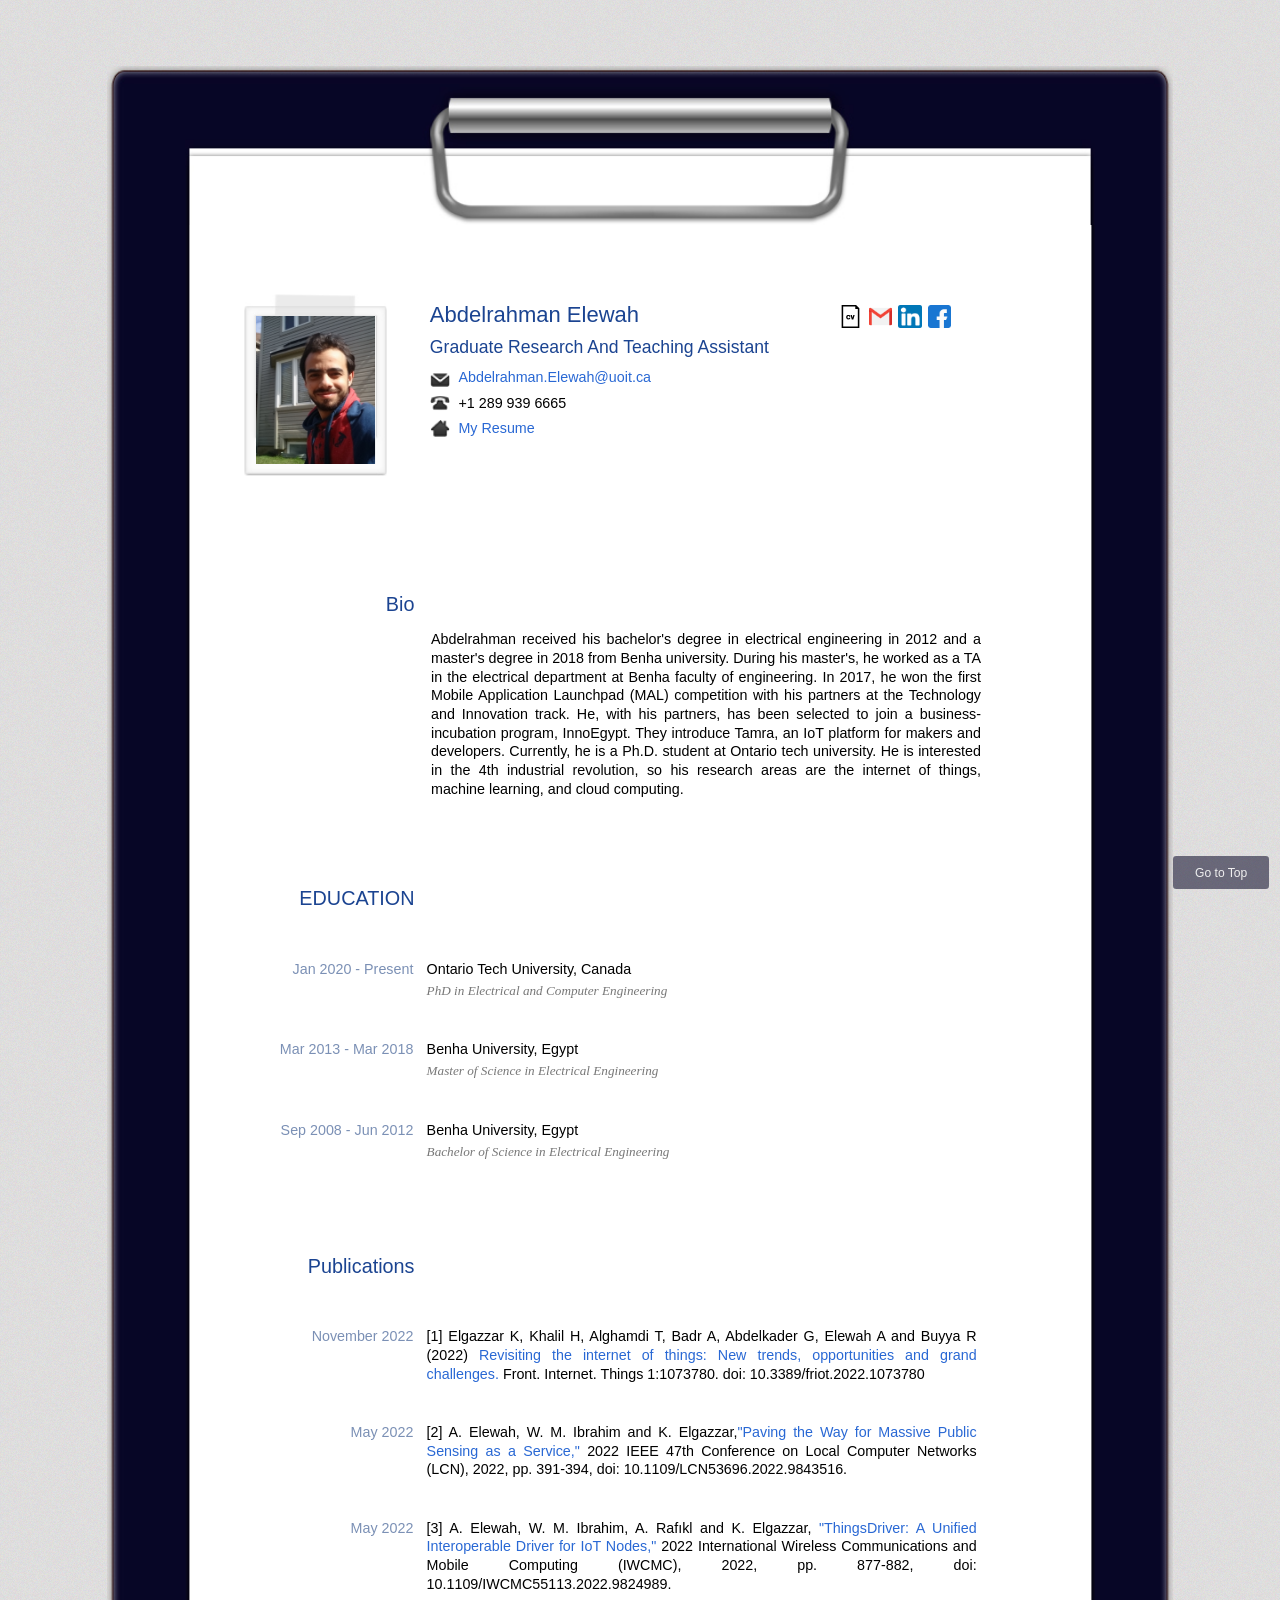
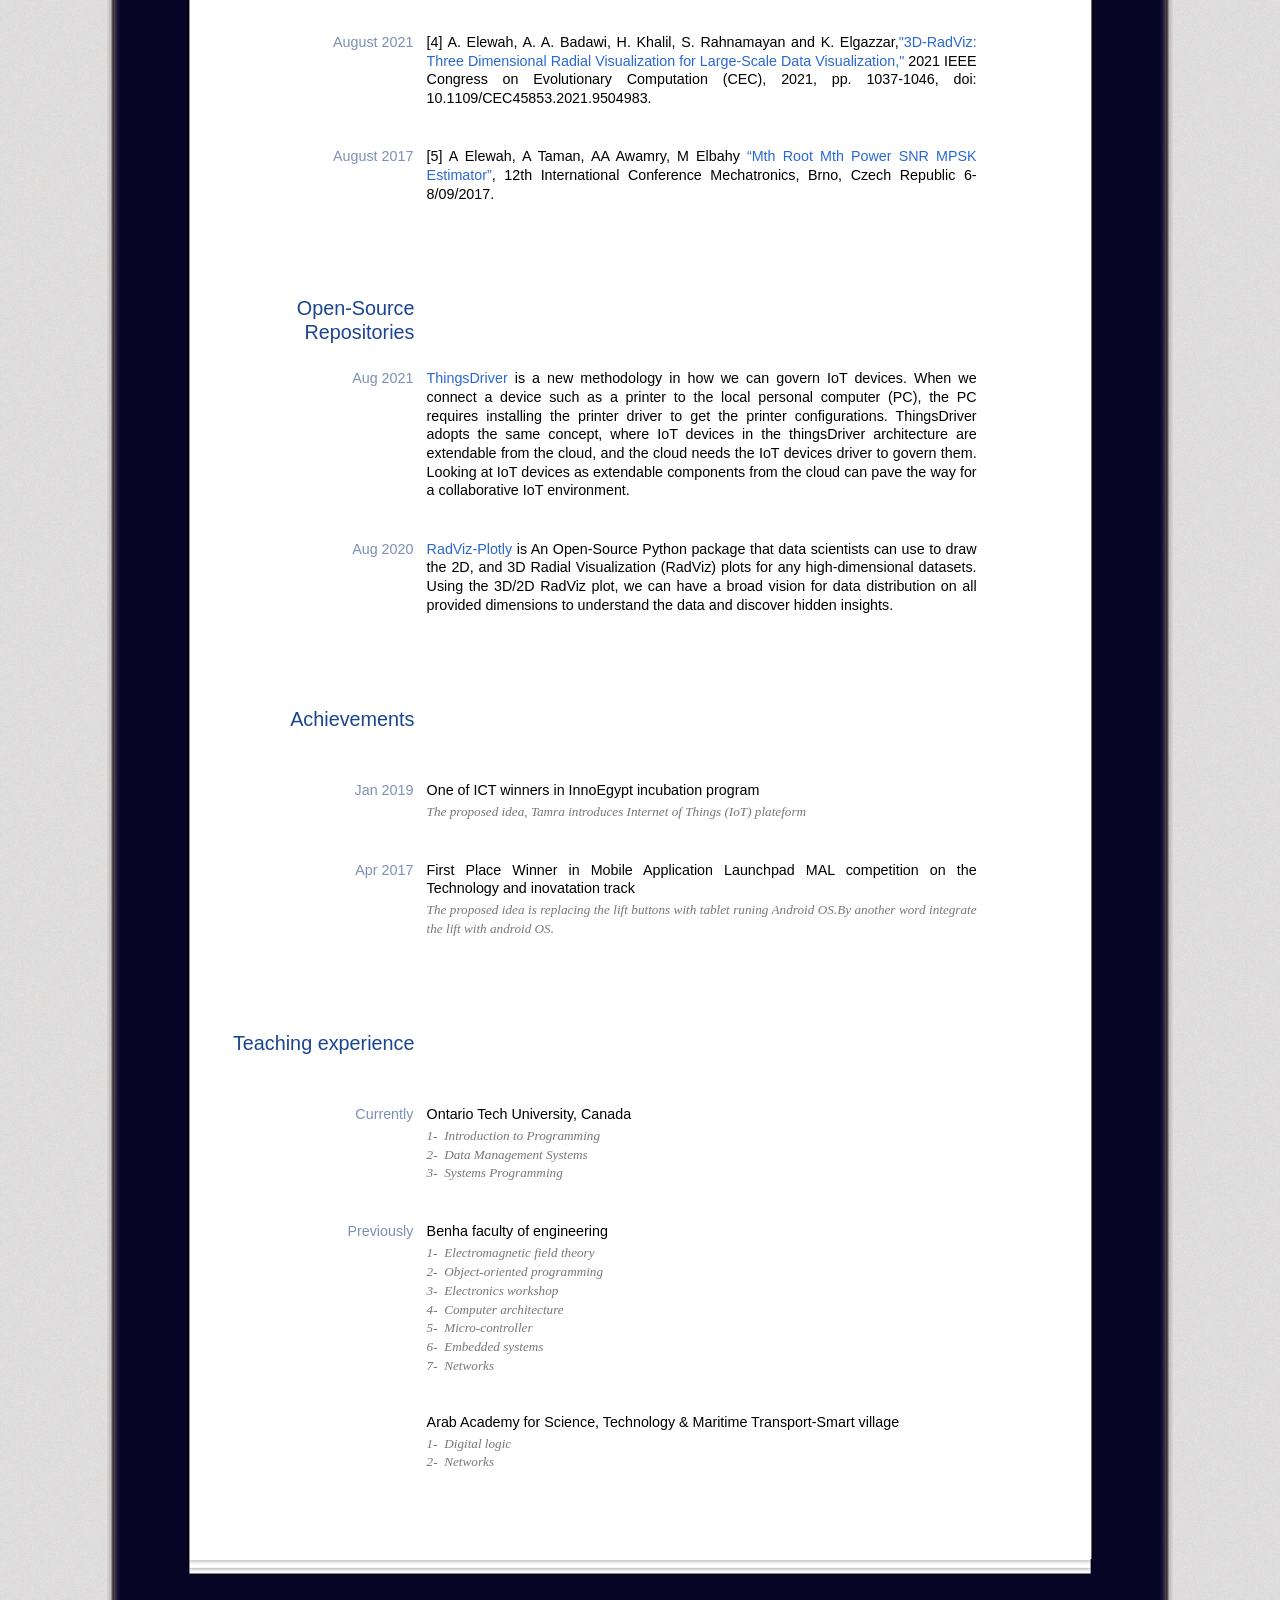
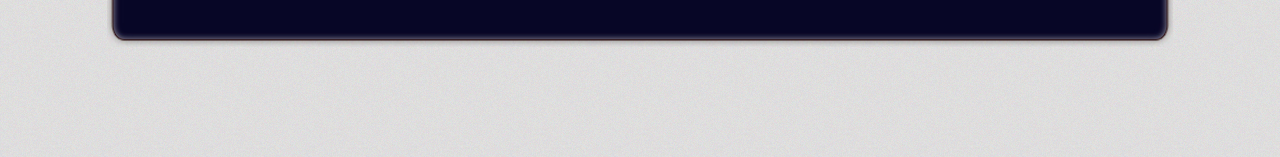
==== commit 75d0327c: "add two publications" ====
--- a/index.html
+++ b/index.html
@@ -100,31 +100,51 @@
           </div>
           <div class="entry">
               <h2>Publications </h2>
-              <div class="content">
-                <h3>May 2022</h3>
-                <p>
-                    [1] A. Elewah, W. M. Ibrahim, A. Rafıkl and K. Elgazzar, <a href="https://ieeexplore.ieee.org/document/9824989">"ThingsDriver: A Unified Interoperable Driver for IoT Nodes,"</a> 2022 International Wireless Communications and Mobile Computing (IWCMC), 2022, pp. 877-882, doi: 10.1109/IWCMC55113.2022.9824989.
-                     
-                </p>
-            </div>
-
-
-              <div class="content">
-                  <h3>Aug 2021</h3>
-                  <p>
-                      [2]	A. Elewah, A. A. Badawi, H. Khalil, S. Rahnamayan and K. Elgazzar,<a href="https://ieeexplore.ieee.org/document/9504983">"3D-RadViz: Three Dimensional Radial Visualization for Large-Scale Data Visualization," </a> 
-                      
-                      2021 IEEE Congress on Evolutionary Computation (CEC), 2021, pp. 1037-1046, doi: 10.1109/CEC45853.2021.9504983. 
-                  </p>
-              </div>
-
-              <div class="content">
-                <h3>Aug 2017</h3>
-                <p>
-                    [3]	A Elewah, A Taman, AA Awamry, M Elbahy <a href="https://link.springer.com/chapter/10.1007/978-3-319-65960-2_21"> “Mth Root Mth Power SNR MPSK Estimator”</a>,
-                    12th International Conference Mechatronics, Brno, Czech Republic  6-8/09/2017.
-                </p>
-            </div>
+
+              <div class="content">
+                  <h3>November  2022</h3>
+                  <p>
+                      [1]  Elgazzar K, Khalil H, Alghamdi T, Badr A, Abdelkader G, Elewah A and Buyya R (2022) <a href="https://www.frontiersin.org/articles/10.3389/friot.2022.1073780/full">Revisiting the internet of things: New trends, opportunities and grand challenges. </a> Front. Internet. Things 1:1073780. doi: 10.3389/friot.2022.1073780
+
+                  </p>
+              </div>
+
+
+
+              <div class="content">
+                  <h3>May 2022</h3>
+                  <p>
+                      [2] A. Elewah, W. M. Ibrahim and K. Elgazzar,<a href="https://ieeexplore.ieee.org/document/9843516">"Paving the Way for Massive Public Sensing as a Service,"</a>  2022 IEEE 47th Conference on Local Computer Networks (LCN), 2022, pp. 391-394, doi: 10.1109/LCN53696.2022.9843516.
+
+                  </p>
+              </div>
+
+
+              <div class="content">
+                  <h3>May 2022</h3>
+                  <p>
+                      [3] A. Elewah, W. M. Ibrahim, A. Rafıkl and K. Elgazzar, <a href="https://ieeexplore.ieee.org/document/9824989">"ThingsDriver: A Unified Interoperable Driver for IoT Nodes,"</a> 2022 International Wireless Communications and Mobile Computing (IWCMC), 2022, pp. 877-882, doi: 10.1109/IWCMC55113.2022.9824989.
+
+                  </p>
+              </div>
+
+
+              <div class="content">
+                  <h3>August 2021</h3>
+                  <p>
+                      [4]	A. Elewah, A. A. Badawi, H. Khalil, S. Rahnamayan and K. Elgazzar,<a href="https://ieeexplore.ieee.org/document/9504983">"3D-RadViz: Three Dimensional Radial Visualization for Large-Scale Data Visualization," </a>
+
+                      2021 IEEE Congress on Evolutionary Computation (CEC), 2021, pp. 1037-1046, doi: 10.1109/CEC45853.2021.9504983.
+                  </p>
+              </div>
+
+              <div class="content">
+                  <h3>August 2017</h3>
+                  <p>
+                      [5]	A Elewah, A Taman, AA Awamry, M Elbahy <a href="https://link.springer.com/chapter/10.1007/978-3-319-65960-2_21"> “Mth Root Mth Power SNR MPSK Estimator”</a>,
+                      12th International Conference Mechatronics, Brno, Czech Republic  6-8/09/2017.
+                  </p>
+              </div>
           </div>
 
           <div class="entry">
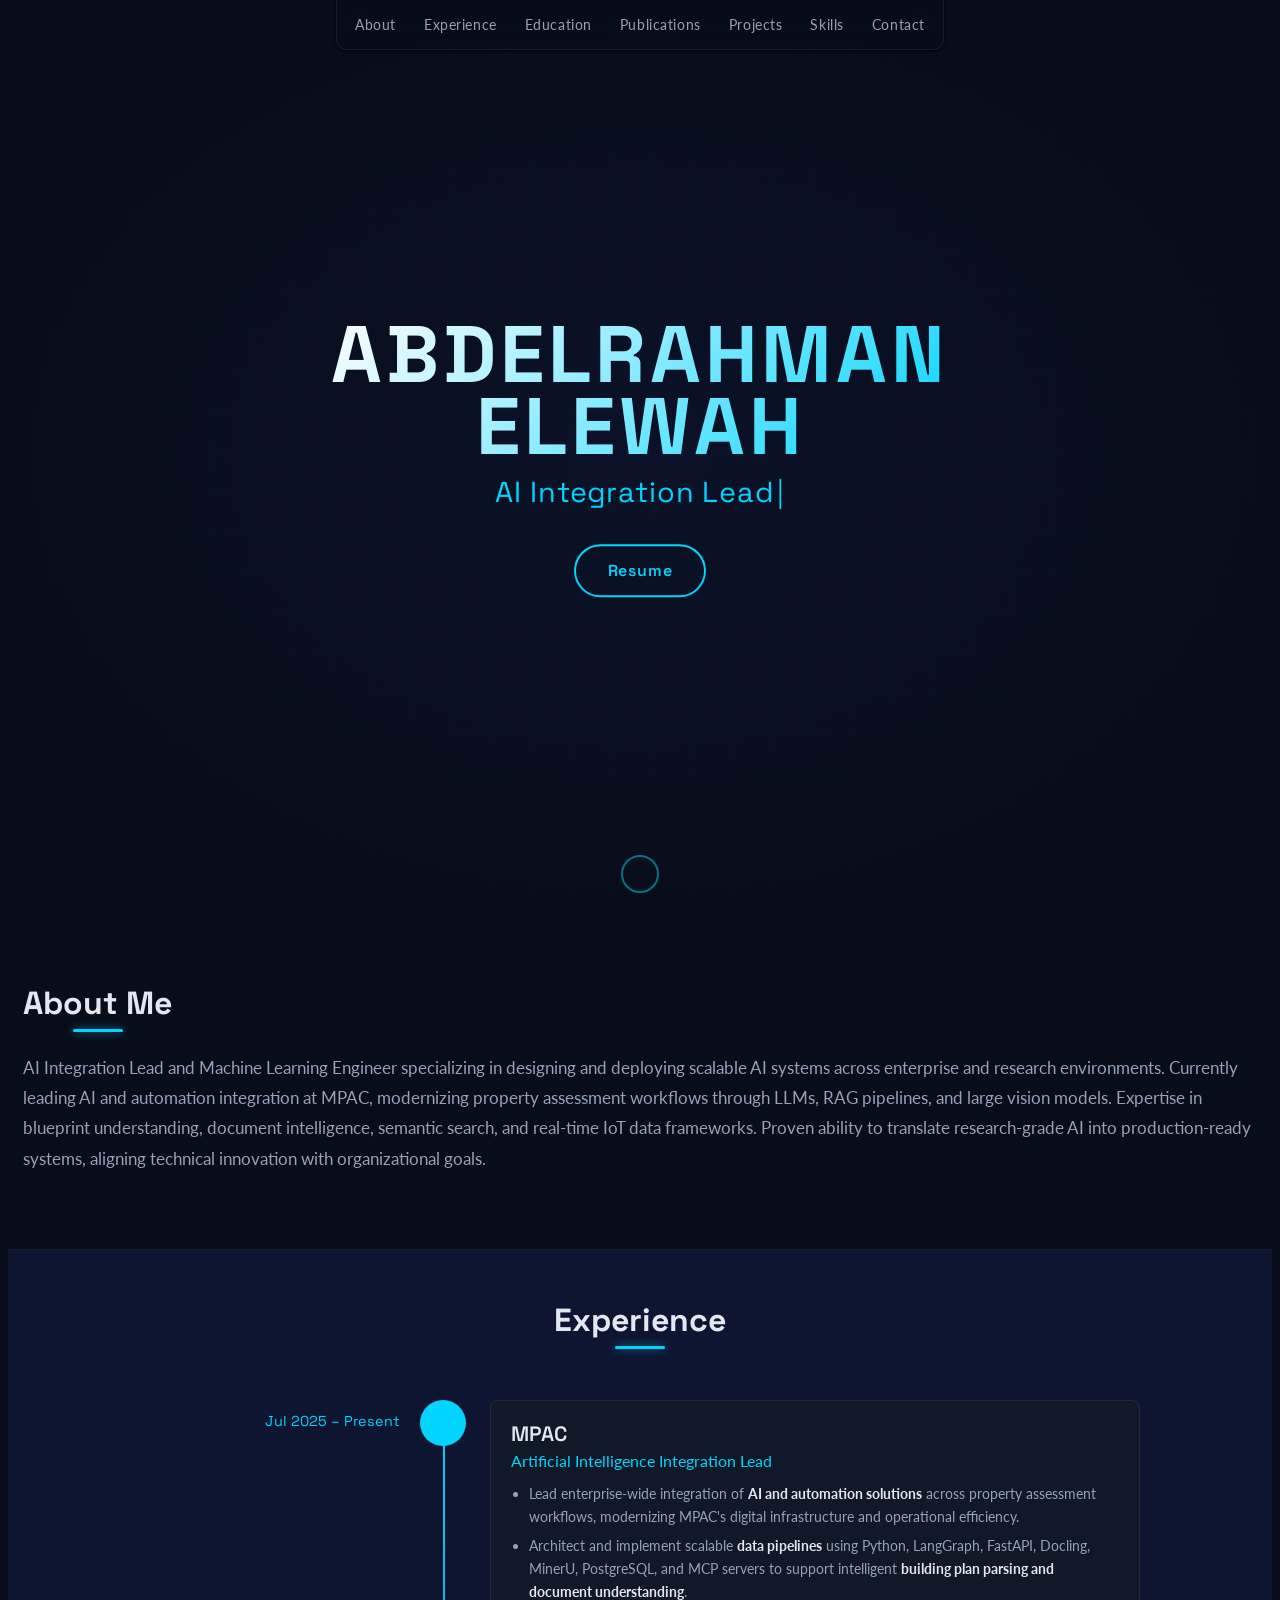
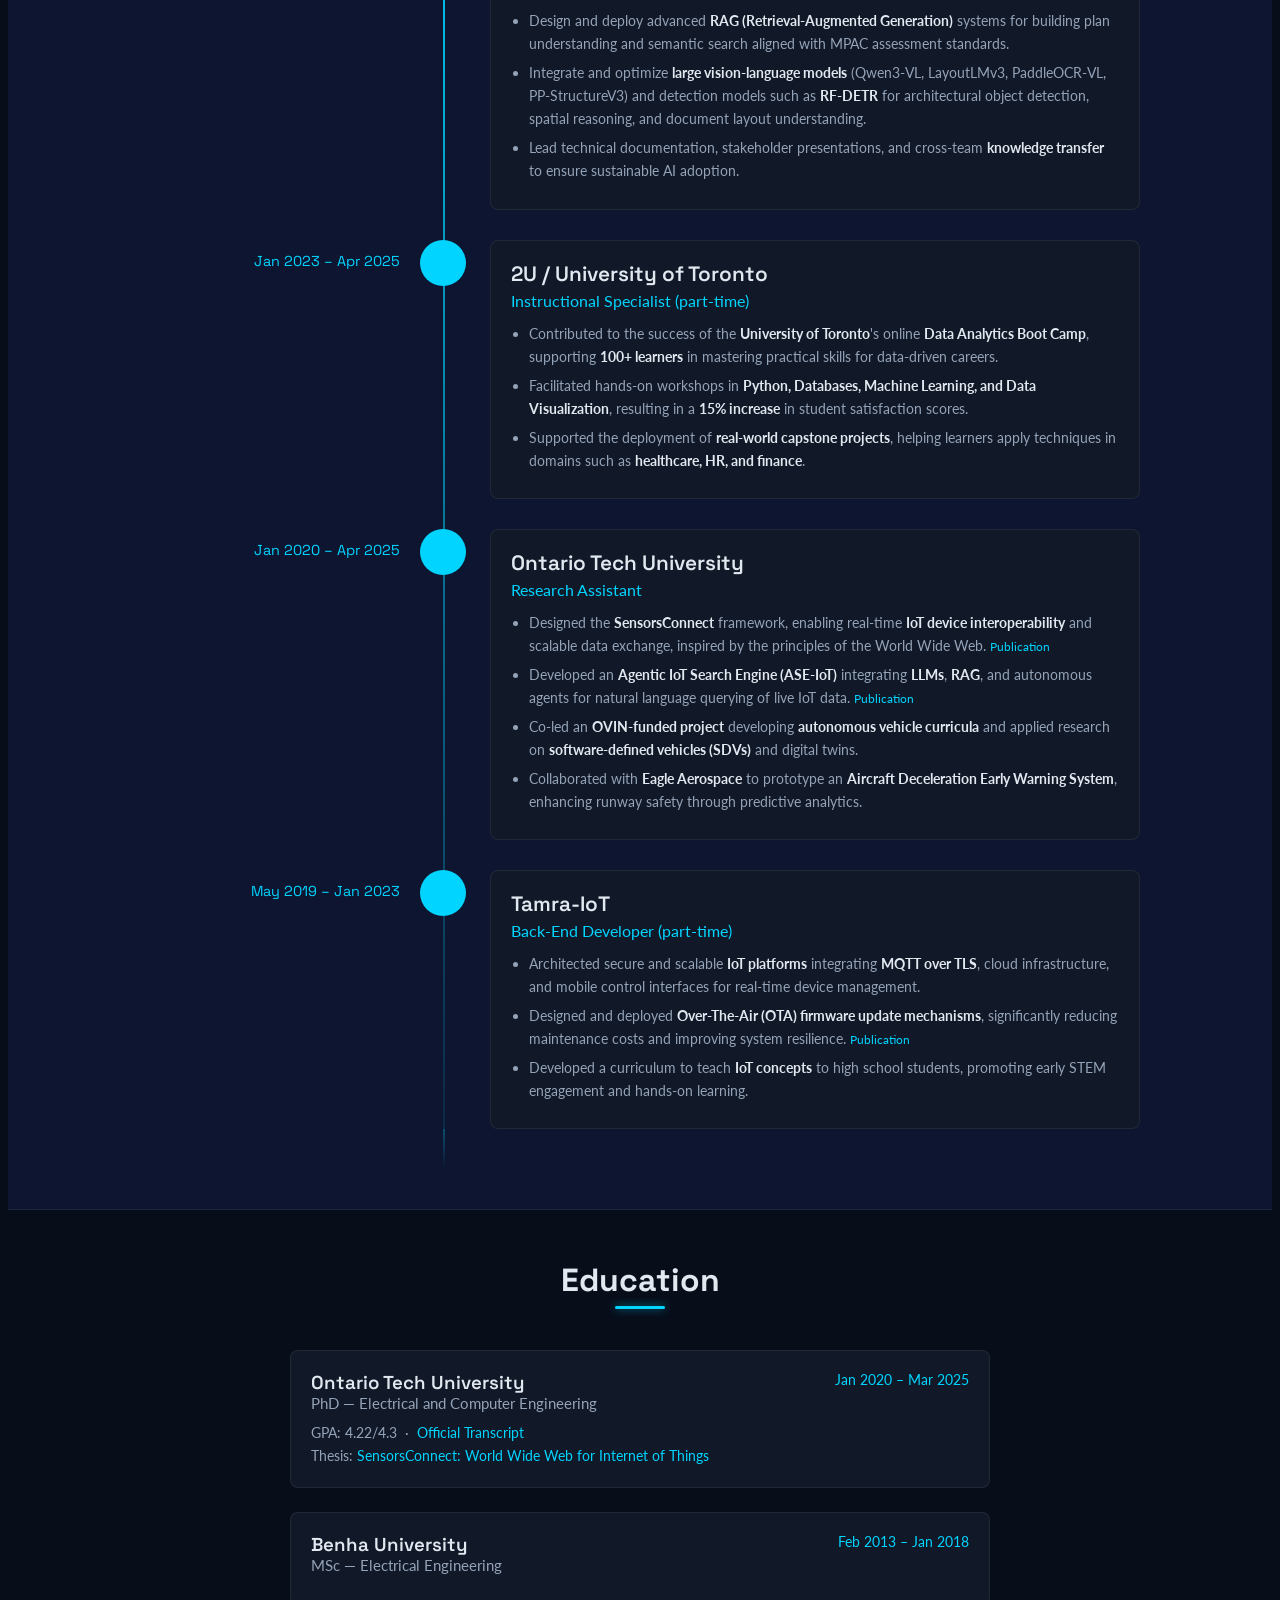
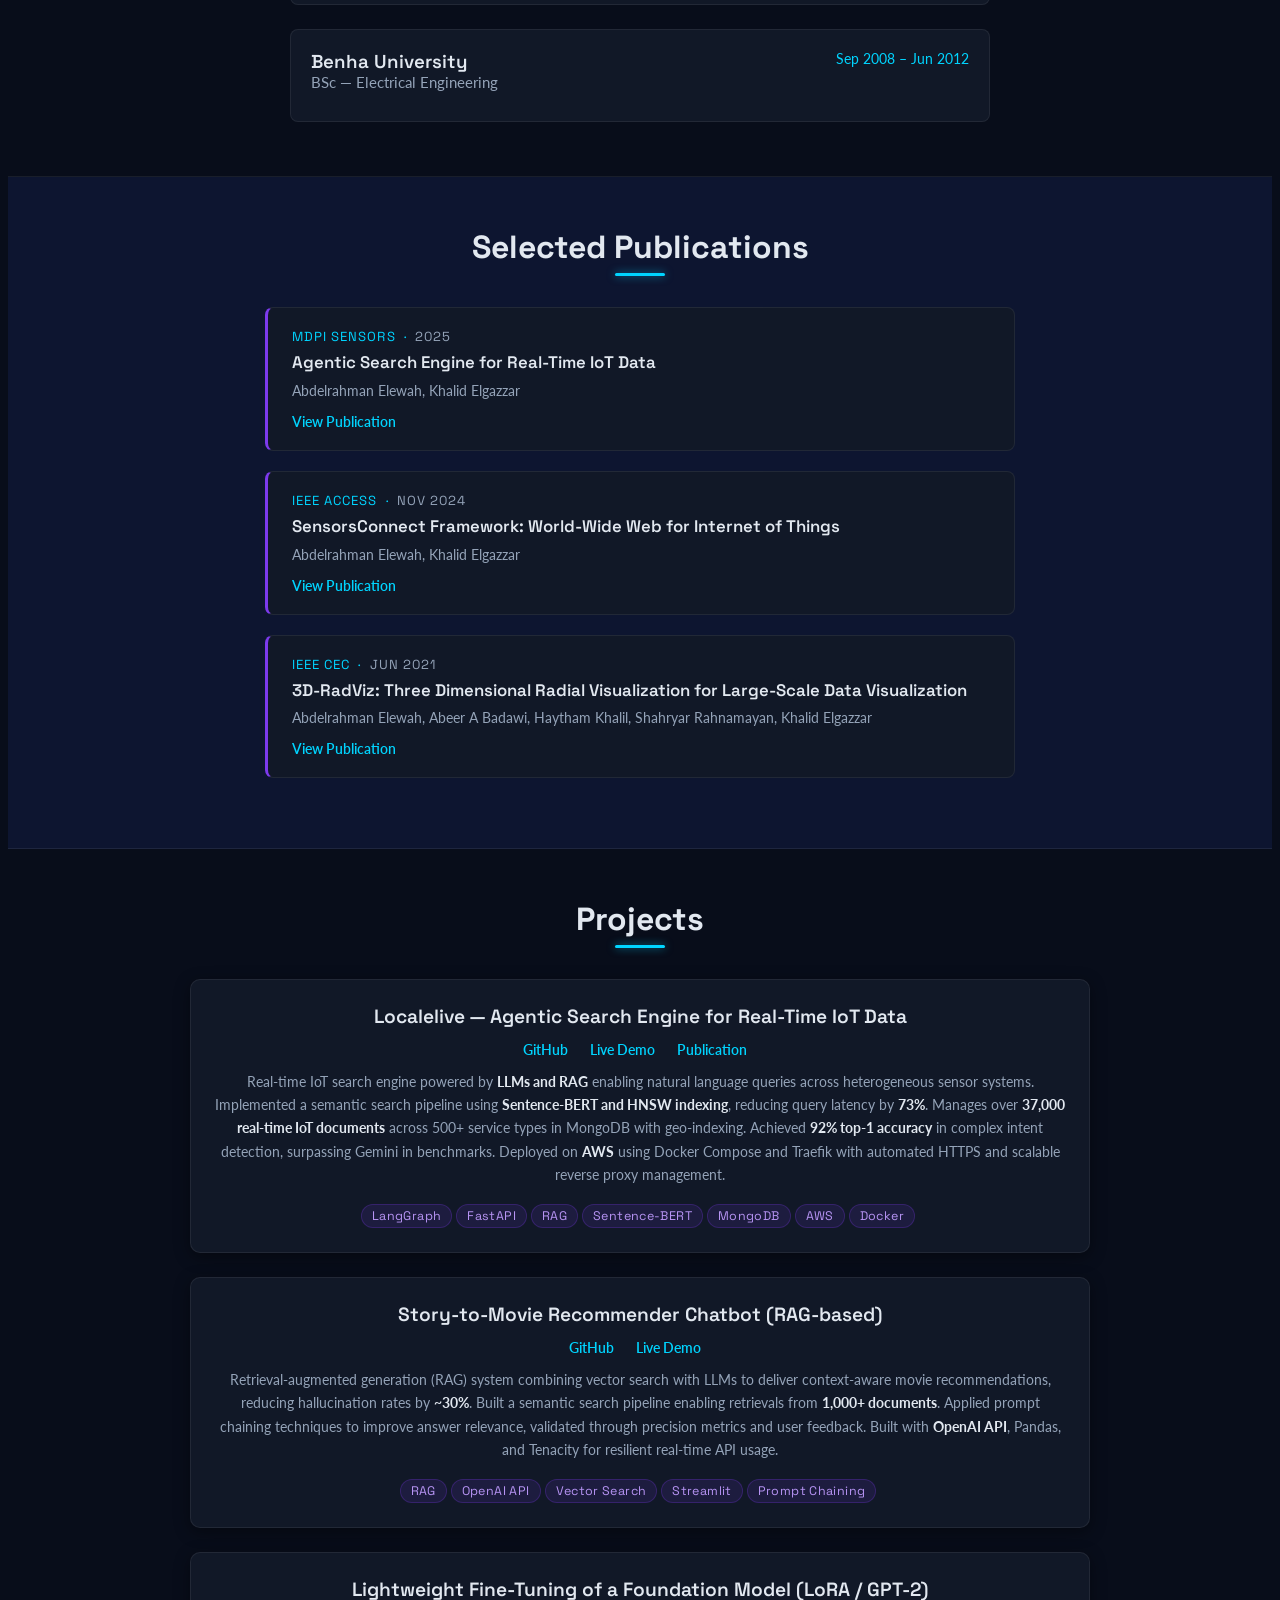
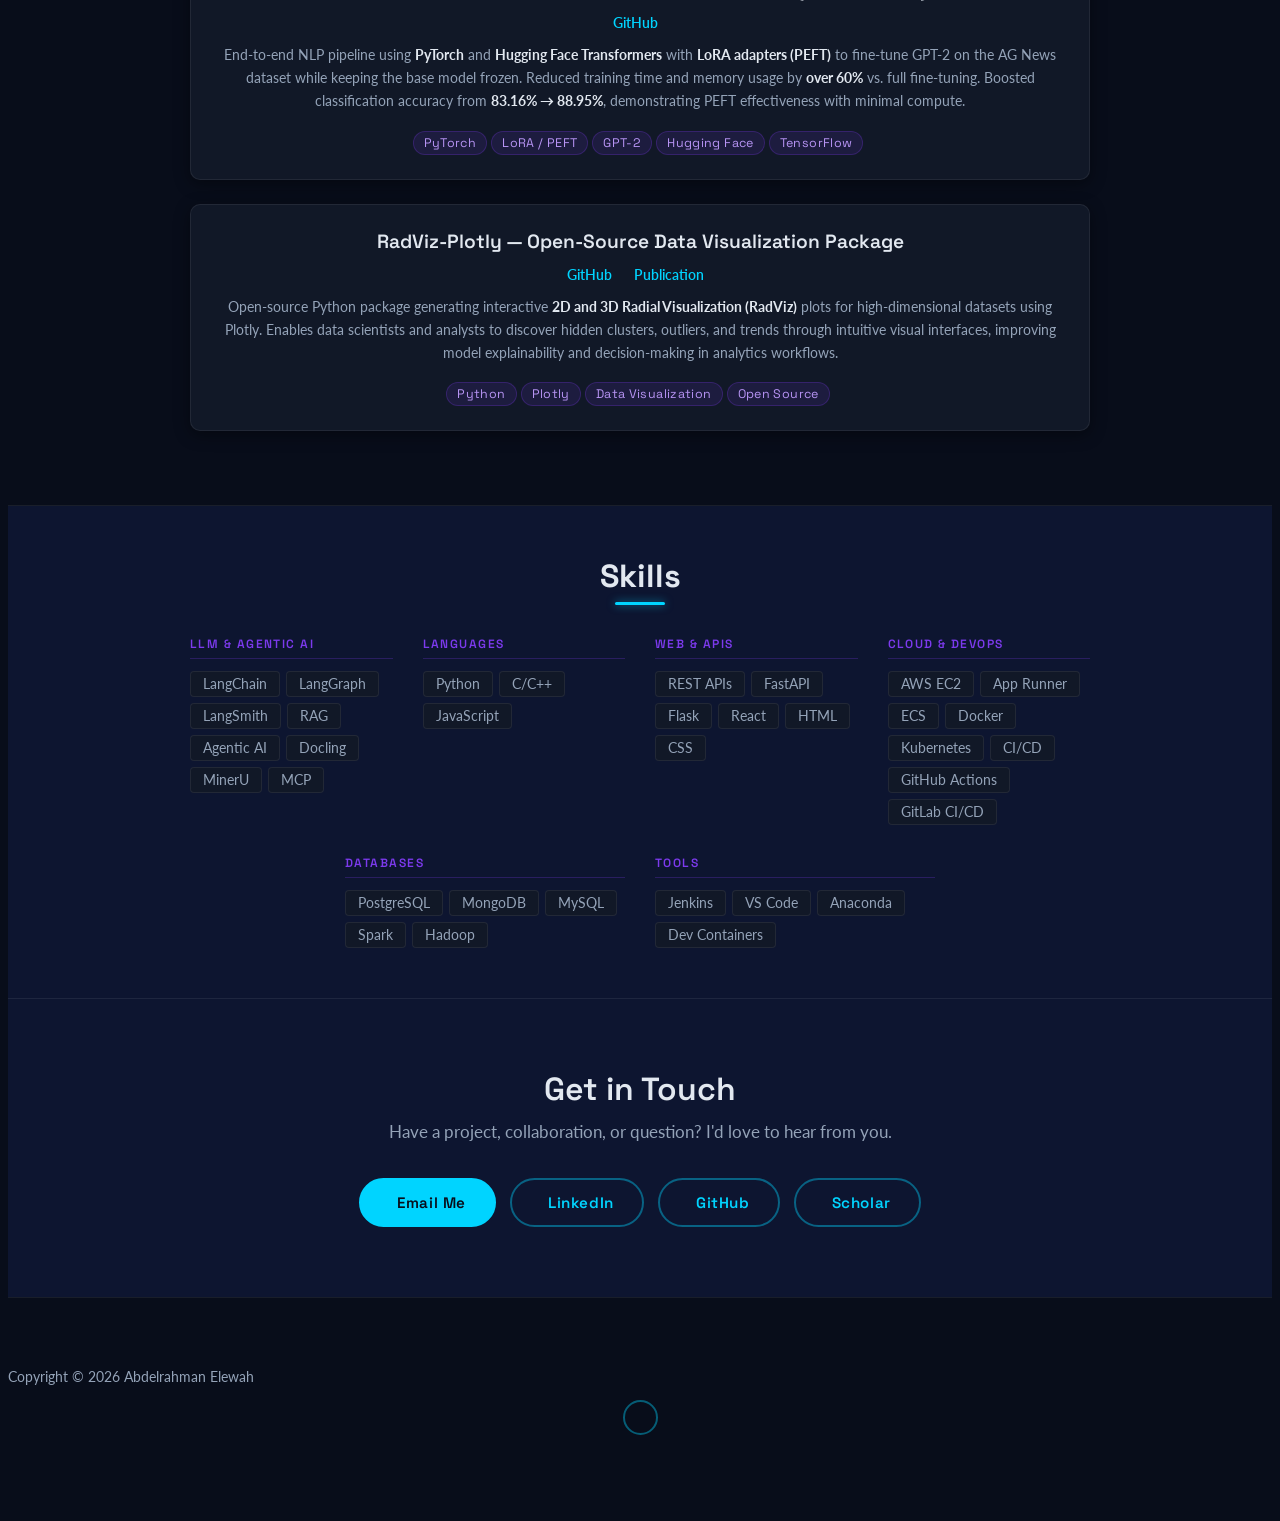
==== commit 09eeb956: "Redesign portfolio with dark AI theme and sync content from resume - Add MPAC AI Integration Lead ro" ====
--- a/index.html
+++ b/index.html
@@ -1,229 +1,340 @@
-﻿<!DOCTYPE html>
-<html xmlns="http://www.w3.org/1999/xhtml">
+<!DOCTYPE html>
+<html class="no-js" lang="en">
+
 <head>
-  
-<meta name="viewport" content="width=device-width, initial-scale=1 shrink-to-fit=no" />
-<meta http-equiv="Content-Type" content="text/html; charset=UTF-8" />
-<meta name="name" content="Abdelrahman Elewah" />
-<title>Abdelrahman Elewah</title>
-<link type="text/css" rel="stylesheet" href="css/blue.css" />
-<link type="text/css" rel="stylesheet" href="css/print.css" media="print"/>
-<!--[if IE 7]>
-<link href="css/ie7.css" rel="stylesheet" type="text/css" />
-<![endif]-->
-<!--[if IE 6]>
-<link href="css/ie6.css" rel="stylesheet" type="text/css" />
-<![endif]-->
-<script type="text/javascript" src="js/jquery-1.4.2.min.js"></script>
-<script type="text/javascript" src="js/jquery.tipsy.js"></script>
-
-<script type="text/javascript" src="js/scrollTo.js"></script>
-<script type="text/javascript" src="js/myriad.js"></script>
-<script type="text/javascript" src="js/jquery.colorbox.js"></script>
-<script type="text/javascript" src="js/custom.js"></script>
-<script type="text/javascript">
-		Cufon.replace('h1,h2');
-</script>
-
+    <meta charset="utf-8">
+    <meta http-equiv="X-UA-Compatible" content="IE=edge">
+    <meta name="viewport" content="width=device-width, initial-scale=1">
+    <title>Abdelrahman Elewah - Portfolio</title>
+    <link rel="shortcut icon" href="favicon.ico" type="image/x-icon">
+    <link rel="icon" href="favicon.ico" type="image/x-icon">
+    <link href="https://fonts.googleapis.com/css2?family=Lato:wght@300;400;700;900&family=Space+Grotesk:wght@400;600;700&display=swap" rel="stylesheet">
+    <link rel="stylesheet" href="libs/font-awesome/css/font-awesome.min.css">
+    <link href="css/bootstrap.min.css" rel="stylesheet">
+    <link href="css/styles.css" rel="stylesheet">
 </head>
+
 <body>
-<!-- Begin Wrapper -->
-<div id="wrapper">
-  <div class="wrapper-top"></div>
-  <div class="wrapper-mid">
-    <!-- Begin Paper -->
-    <div id="paper">
-      <div class="paper-top"></div>
-      <div id="paper-mid">
-          <div class="entry">
-              <!-- Begin Image -->
-              <img class="portrait" src="images/image0.jpg" alt="John Smith" />
-              <!-- End Image -->
-              <!-- Begin Personal Information -->
-              <div class="self">
-                  <h1 id="top">
-                      Abdelrahman Elewah<br /><br />
-                      <span>Graduate Research And Teaching Assistant</span>
-                  </h1>
-                  <ul>
-                      <li class="mail"><a href="mailto:Abdelrahman.Elewah@uoit.ca">Abdelrahman.Elewah@uoit.ca</a></li>
-                      <li class="tel">+1 289 939 6665</li>
-                      <li class="ad"><a href="resume/Resume_Elewah.pdf" target="_blank">My Resume</a></li>
-                  </ul>
-              </div>
-              <!-- End Personal Information -->
-              <!-- Begin Social -->
-              <div class="social">
-                  <ul>
-                      <li><a class='north' download="file name" href="resume/Resume_Elewah.pdf" title="CV.pdf"><img src="images/cv.svg " style="max-width:100%;" alt="Download my CV as pdf" /></a></li>
-                      <li><a class='north' href="mailto:Abdelrahman.Elewah@uoit.ca" title="Contact Me"><img src="images/gmail.png" style="max-width:100%;" alt="" /></a></li>
-                      <!-- >li><a class='north' id="contact" href="contact/index.html" title="Contact Me"><img src="images/gmail.png" style="max-width:100%;" alt="" /></a><li -->
-                      <li><a class='north' href="https://www.linkedin.com/in/abdelrahman-elewah-22a6322b" title="linkedin Profile" target="_blank"><img src="images/linkedin.png" style="max-width:100%;" alt="" /></a></li>
-                      <li><a class='north' href="https://www.facebook.com/abdelrahman.elewah" title="Facebook Profile" target="_blank"><img src="images/facebook.png" style="max-width:100%;" alt="" /></a></li>
-                  </ul>
-              </div>
-              <!-- End Social -->
-          </div>
-          <!-- Begin 1st Row -->
-          <div class="entry">
-              <h2>Bio</h2>
-              <p style="text-align:justify;">
-                Abdelrahman received his bachelor's degree in electrical engineering in 2012 and a master's degree in 2018 from Benha university. During his master's, he worked as a TA in the electrical department at Benha faculty of engineering. In 2017, he won the first Mobile Application Launchpad (MAL) competition with his partners at the Technology and Innovation track. He, with his partners, has been selected to join a business-incubation program, InnoEgypt. They introduce Tamra, an IoT platform for makers and developers. Currently, he is a Ph.D. student at Ontario tech university. He is interested in the 4th industrial revolution, so his research areas are the internet of things, machine learning, and cloud computing. 
-
-              </p>
-          </div>
-          <!-- End 1st Row -->
-          <!-- Begin 2nd Row -->
-          <div class="entry">
-              <h2>EDUCATION</h2>
-              <div class="content">
-                  <h3>Jan 2020 - Present</h3>
-                  <p>
-                      Ontario Tech University, Canada <br />
-                      <em> PhD in Electrical and Computer Engineering</em>
-                  </p>
-              </div>
-              <div class="content">
-                  <h3>Mar 2013 - Mar 2018</h3>
-                  <p>
-                      Benha University, Egypt<br />
-                      <em>Master of Science in Electrical Engineering</em>
-                  </p>
-              </div>
-              <div class="content">
-                  <h3>Sep 2008 - Jun 2012</h3>
-                  <p>
-                      Benha University, Egypt<br />
-                      <em>Bachelor of Science in Electrical Engineering</em>
-                  </p>
-              </div>
-          </div>
-          <div class="entry">
-              <h2>Publications </h2>
-
-              <div class="content">
-                  <h3>November  2022</h3>
-                  <p>
-                      [1]  Elgazzar K, Khalil H, Alghamdi T, Badr A, Abdelkader G, Elewah A and Buyya R (2022) <a href="https://www.frontiersin.org/articles/10.3389/friot.2022.1073780/full">Revisiting the internet of things: New trends, opportunities and grand challenges. </a> Front. Internet. Things 1:1073780. doi: 10.3389/friot.2022.1073780
-
-                  </p>
-              </div>
-
-
-
-              <div class="content">
-                  <h3>May 2022</h3>
-                  <p>
-                      [2] A. Elewah, W. M. Ibrahim and K. Elgazzar,<a href="https://ieeexplore.ieee.org/document/9843516">"Paving the Way for Massive Public Sensing as a Service,"</a>  2022 IEEE 47th Conference on Local Computer Networks (LCN), 2022, pp. 391-394, doi: 10.1109/LCN53696.2022.9843516.
-
-                  </p>
-              </div>
-
-
-              <div class="content">
-                  <h3>May 2022</h3>
-                  <p>
-                      [3] A. Elewah, W. M. Ibrahim, A. Rafıkl and K. Elgazzar, <a href="https://ieeexplore.ieee.org/document/9824989">"ThingsDriver: A Unified Interoperable Driver for IoT Nodes,"</a> 2022 International Wireless Communications and Mobile Computing (IWCMC), 2022, pp. 877-882, doi: 10.1109/IWCMC55113.2022.9824989.
-
-                  </p>
-              </div>
-
-
-              <div class="content">
-                  <h3>August 2021</h3>
-                  <p>
-                      [4]	A. Elewah, A. A. Badawi, H. Khalil, S. Rahnamayan and K. Elgazzar,<a href="https://ieeexplore.ieee.org/document/9504983">"3D-RadViz: Three Dimensional Radial Visualization for Large-Scale Data Visualization," </a>
-
-                      2021 IEEE Congress on Evolutionary Computation (CEC), 2021, pp. 1037-1046, doi: 10.1109/CEC45853.2021.9504983.
-                  </p>
-              </div>
-
-              <div class="content">
-                  <h3>August 2017</h3>
-                  <p>
-                      [5]	A Elewah, A Taman, AA Awamry, M Elbahy <a href="https://link.springer.com/chapter/10.1007/978-3-319-65960-2_21"> “Mth Root Mth Power SNR MPSK Estimator”</a>,
-                      12th International Conference Mechatronics, Brno, Czech Republic  6-8/09/2017.
-                  </p>
-              </div>
-          </div>
-
-          <div class="entry">
-            <h2>Open-Source Repositories</h2>
-            <div class="content">
-                <h3>Aug 2021</h3>
-                <p>
-                    <a href="https://github.com/Tamra-IoT/ThingsDriver">ThingsDriver </a>
-                     is a new methodology in how we can govern IoT devices. When we connect a device such as a printer to the local personal computer (PC), the PC requires installing the printer driver to get the printer configurations. ThingsDriver adopts the same concept, where IoT devices in the thingsDriver architecture are extendable from the cloud, and the cloud needs the IoT devices driver to govern them. Looking at IoT devices as extendable components from the cloud can pave the way for a collaborative IoT environment.
-                </p>
-            </div>
-
-            <div class="content">
-              <h3>Aug 2020</h3>
-              <p>
-                 <a href="https://pypi.org/project/RadViz-Plotly/">RadViz-Plotly </a>
-                 is An Open-Source Python package that data scientists can use to draw the 2D, and 3D Radial Visualization (RadViz) plots for any high-dimensional datasets. Using the 3D/2D RadViz plot, we can have a broad vision for data distribution on all provided dimensions to understand the data and discover hidden insights.
-              </p>
-          </div>
-        </div>
-
-
-
-          <div class="entry">
-              <h2>Achievements </h2>
-              <div class="content">
-                  <h3>Jan 2019</h3>
-                  <p>
-                      One of ICT winners in InnoEgypt incubation program
-                      <em>The proposed idea,  Tamra introduces Internet of Things (IoT) plateform </em>
-                  </p>
-              </div>
-              <div class="content">
-                  <h3>Apr 2017</h3>
-                  <p>
-                      First Place Winner in Mobile Application Launchpad MAL competition on the Technology and  inovatation  track
-                      <em>The proposed idea is replacing the lift buttons with tablet runing Android OS.By another word integrate the lift with android OS.  </em>
-                  </p>
-              </div>
-          </div>
-          <div class="entry">
-              <h2>Teaching experience</h2>
-              <div class="content">
-                  <h3>Currently</h3>
-                  <p>
-                      Ontario Tech University, Canada
-                      <em>1-&nbsp;  Introduction to Programming <br /> 2-&nbsp;  Data Management Systems <br />3-&nbsp;  Systems Programming </em>
-                  </p>
-              </div>
-              <div class="content">
-                  <h3>Previously</h3>
-                  <p>
-                      Benha faculty of engineering
-                      <em>
-                          1-&nbsp;  Electromagnetic field theory  <br /> 2-&nbsp;  Object-oriented programming
-                          <br />3-&nbsp; Electronics workshop<br />4-&nbsp; Computer architecture
-                          <br />5-&nbsp; Micro-controller <br />6-&nbsp; Embedded systems <br />7-&nbsp; Networks
-                      </em>
-                  </p>
-                  <p>
-                      <br />
-                      <br />
-                      Arab Academy for Science, Technology & Maritime Transport-Smart village
-                      <em>
-                          1-&nbsp;  Digital logic  <br /> 2-&nbsp;  Networks
-                      </em>
-                  </p>
-              </div>
-          </div>
-
-      </div>
-      <div class="clear"></div>
-      <div class="paper-bottom"></div>
-    </div>
-    <!-- End Paper -->
-  </div>
-  <div class="wrapper-bottom"></div>
-</div>
-<div id="message"><a href="#top" id="top-link">Go to Top</a></div>
-<!-- End Wrapper -->
+    <div id="mobile-menu-open" class="shadow-large">
+        <i class="fa fa-bars" aria-hidden="true"></i>
+    </div>
+    <header>
+        <div id="mobile-menu-close">
+            <span>Close</span> <i class="fa fa-times" aria-hidden="true"></i>
+        </div>
+        <ul id="menu" class="shadow">
+            <li><a href="#about">About</a></li>
+            <li><a href="#experience">Experience</a></li>
+            <li><a href="#education">Education</a></li>
+            <li><a href="#publications">Publications</a></li>
+            <li><a href="#projects">Projects</a></li>
+            <li><a href="#skills">Skills</a></li>
+            <li><a href="#contact">Contact</a></li>
+        </ul>
+    </header>
+
+    <div id="lead">
+        <div id="lead-grid"></div>
+        <div id="lead-content">
+            <h1>Abdelrahman Elewah</h1>
+            <h2 id="typed-text"></h2>
+            <a href="https://github.com/elewah/Elewah-Resume/blob/main/elewah_resume.pdf" class="btn-rounded-white" target="_blank">Resume</a>
+        </div>
+        <div id="lead-overlay"></div>
+        <div id="lead-down">
+            <span><i class="fa fa-chevron-down" aria-hidden="true"></i></span>
+        </div>
+    </div>
+
+    <div id="about">
+        <div class="container">
+            <div class="row">
+                <div class="col-md-4">
+                    <h2 class="heading">About Me</h2>
+                </div>
+                <div class="col-md-8">
+                    <p>
+                        AI Integration Lead and Machine Learning Engineer specializing in designing and deploying scalable AI systems across enterprise and research environments. Currently leading AI and automation integration at MPAC, modernizing property assessment workflows through LLMs, RAG pipelines, and large vision models. Expertise in blueprint understanding, document intelligence, semantic search, and real-time IoT data frameworks. Proven ability to translate research-grade AI into production-ready systems, aligning technical innovation with organizational goals.
+                    </p>
+                </div>
+            </div>
+        </div>
+    </div>
+
+    <div id="experience" class="background-alt">
+        <h2 class="heading">Experience</h2>
+        <div id="experience-timeline">
+            <div data-date="Jul 2025 – Present">
+                <h3>MPAC</h3>
+                <h4>Artificial Intelligence Integration Lead</h4>
+                <ul>
+                    <li>Lead enterprise-wide integration of <strong>AI and automation solutions</strong> across property assessment workflows, modernizing MPAC's digital infrastructure and operational efficiency.</li>
+                    <li>Architect and implement scalable <strong>data pipelines</strong> using Python, LangGraph, FastAPI, Docling, MinerU, PostgreSQL, and MCP servers to support intelligent <strong>building plan parsing and document understanding</strong>.</li>
+                    <li>Design and deploy advanced <strong>RAG (Retrieval-Augmented Generation)</strong> systems for building plan understanding and semantic search aligned with MPAC assessment standards.</li>
+                    <li>Integrate and optimize <strong>large vision-language models</strong> (Qwen3-VL, LayoutLMv3, PaddleOCR-VL, PP-StructureV3) and detection models such as <strong>RF-DETR</strong> for architectural object detection, spatial reasoning, and document layout understanding.</li>
+                    <li>Lead technical documentation, stakeholder presentations, and cross-team <strong>knowledge transfer</strong> to ensure sustainable AI adoption.</li>
+                </ul>
+            </div>
+            <div data-date="Jan 2023 – Apr 2025">
+                <h3>2U / University of Toronto</h3>
+                <h4>Instructional Specialist (part-time)</h4>
+                <ul>
+                    <li>Contributed to the success of the <strong>University of Toronto</strong>'s online <strong>Data Analytics Boot Camp</strong>, supporting <strong>100+ learners</strong> in mastering practical skills for data-driven careers.</li>
+                    <li>Facilitated hands-on workshops in <strong>Python, Databases, Machine Learning, and Data Visualization</strong>, resulting in a <strong>15% increase</strong> in student satisfaction scores.</li>
+                    <li>Supported the deployment of <strong>real-world capstone projects</strong>, helping learners apply techniques in domains such as <strong>healthcare, HR, and finance</strong>.</li>
+                </ul>
+            </div>
+            <div data-date="Jan 2020 – Apr 2025">
+                <h3>Ontario Tech University</h3>
+                <h4>Research Assistant</h4>
+                <ul>
+                    <li>Designed the <strong>SensorsConnect</strong> framework, enabling real-time <strong>IoT device interoperability</strong> and scalable data exchange, inspired by the principles of the World Wide Web. <a href="https://ieeexplore.ieee.org/document/10752393" target="_blank">Publication</a></li>
+                    <li>Developed an <strong>Agentic IoT Search Engine (ASE-IoT)</strong> integrating <strong>LLMs</strong>, <strong>RAG</strong>, and autonomous agents for natural language querying of live IoT data. <a href="https://arxiv.org/abs/2503.12255" target="_blank">Publication</a></li>
+                    <li>Co-led an <strong>OVIN-funded project</strong> developing <strong>autonomous vehicle curricula</strong> and applied research on <strong>software-defined vehicles (SDVs)</strong> and digital twins.</li>
+                    <li>Collaborated with <strong>Eagle Aerospace</strong> to prototype an <strong>Aircraft Deceleration Early Warning System</strong>, enhancing runway safety through predictive analytics.</li>
+                </ul>
+            </div>
+            <div data-date="May 2019 – Jan 2023">
+                <h3>Tamra-IoT</h3>
+                <h4>Back-End Developer (part-time)</h4>
+                <ul>
+                    <li>Architected secure and scalable <strong>IoT platforms</strong> integrating <strong>MQTT over TLS</strong>, cloud infrastructure, and mobile control interfaces for real-time device management.</li>
+                    <li>Designed and deployed <strong>Over-The-Air (OTA) firmware update mechanisms</strong>, significantly reducing maintenance costs and improving system resilience. <a href="https://ieeexplore.ieee.org/abstract/document/9824989" target="_blank">Publication</a></li>
+                    <li>Developed a curriculum to teach <strong>IoT concepts</strong> to high school students, promoting early STEM engagement and hands-on learning.</li>
+                </ul>
+            </div>
+        </div>
+    </div>
+
+    <div id="education">
+        <h2 class="heading">Education</h2>
+        <div class="education-block">
+            <h3>Ontario Tech University</h3>
+            <span class="education-date">Jan 2020 – Mar 2025</span>
+            <h4>PhD — Electrical and Computer Engineering</h4>
+            <p>
+                GPA: 4.22/4.3 &nbsp;·&nbsp; <a href="https://learner.mycreds.ca/sharelink/f677e6e2-700e-4b53-a439-30bacbe9bde9/56c2684a-c6e8-480c-9fa4-93d6d649d3fe" target="_blank">Official Transcript</a><br>
+                Thesis: <a href="https://ontariotechu.scholaris.ca/items/ae8fb02b-3cff-4738-aa4b-96834b35dc54/full" target="_blank">SensorsConnect: World Wide Web for Internet of Things</a>
+            </p>
+        </div>
+        <div class="education-block">
+            <h3>Benha University</h3>
+            <span class="education-date">Feb 2013 – Jan 2018</span>
+            <h4>MSc — Electrical Engineering</h4>
+        </div>
+        <div class="education-block">
+            <h3>Benha University</h3>
+            <span class="education-date">Sep 2008 – Jun 2012</span>
+            <h4>BSc — Electrical Engineering</h4>
+        </div>
+    </div>
+
+    <div id="publications" class="background-alt">
+        <h2 class="heading">Selected Publications</h2>
+        <div class="container">
+            <div class="publication-block">
+                <div class="pub-venue">MDPI Sensors &nbsp;·&nbsp; <span class="pub-year">2025</span></div>
+                <h3>Agentic Search Engine for Real-Time IoT Data</h3>
+                <p class="pub-authors">Abdelrahman Elewah, Khalid Elgazzar</p>
+                <a href="https://www.mdpi.com/1424-8220/25/19/5995" target="_blank">View Publication <i class="fa fa-external-link" aria-hidden="true"></i></a>
+            </div>
+            <div class="publication-block">
+                <div class="pub-venue">IEEE Access &nbsp;·&nbsp; <span class="pub-year">Nov 2024</span></div>
+                <h3>SensorsConnect Framework: World-Wide Web for Internet of Things</h3>
+                <p class="pub-authors">Abdelrahman Elewah, Khalid Elgazzar</p>
+                <a href="https://ieeexplore.ieee.org/document/10752393" target="_blank">View Publication <i class="fa fa-external-link" aria-hidden="true"></i></a>
+            </div>
+            <div class="publication-block">
+                <div class="pub-venue">IEEE CEC &nbsp;·&nbsp; <span class="pub-year">Jun 2021</span></div>
+                <h3>3D-RadViz: Three Dimensional Radial Visualization for Large-Scale Data Visualization</h3>
+                <p class="pub-authors">Abdelrahman Elewah, Abeer A Badawi, Haytham Khalil, Shahryar Rahnamayan, Khalid Elgazzar</p>
+                <a href="https://ieeexplore.ieee.org/document/9504983" target="_blank">View Publication <i class="fa fa-external-link" aria-hidden="true"></i></a>
+            </div>
+        </div>
+    </div>
+
+    <div id="projects">
+        <h2 class="heading">Projects</h2>
+        <div class="container">
+            <div class="row">
+                <div class="project no-image shadow-large">
+                    <div class="project-info">
+                        <h3>Localelive — Agentic Search Engine for Real-Time IoT Data</h3>
+                        <div class="project-links">
+                            <a href="https://github.com/SensorsConnect/IoT-Agentic-Search-Engine" target="_blank"><i class="fa fa-github"></i> GitHub</a>
+                            <a href="https://localelive.space/" target="_blank"><i class="fa fa-globe"></i> Live Demo</a>
+                            <a href="https://www.mdpi.com/1424-8220/25/19/5995" target="_blank"><i class="fa fa-file-text-o"></i> Publication</a>
+                        </div>
+                        <p>
+                            Real-time IoT search engine powered by <strong>LLMs and RAG</strong> enabling natural language queries across heterogeneous sensor systems. Implemented a semantic search pipeline using <strong>Sentence-BERT and HNSW indexing</strong>, reducing query latency by <strong>73%</strong>. Manages over <strong>37,000 real-time IoT documents</strong> across 500+ service types in MongoDB with geo-indexing. Achieved <strong>92% top-1 accuracy</strong> in complex intent detection, surpassing Gemini in benchmarks. Deployed on <strong>AWS</strong> using Docker Compose and Traefik with automated HTTPS and scalable reverse proxy management.
+                        </p>
+                        <div class="project-tags">
+                            <span>LangGraph</span><span>FastAPI</span><span>RAG</span><span>Sentence-BERT</span><span>MongoDB</span><span>AWS</span><span>Docker</span>
+                        </div>
+                    </div>
+                </div>
+
+                <div class="project no-image shadow-large">
+                    <div class="project-info">
+                        <h3>Story-to-Movie Recommender Chatbot (RAG-based)</h3>
+                        <div class="project-links">
+                            <a href="https://github.com/elewah/Chatbot-Story-To-Movie" target="_blank"><i class="fa fa-github"></i> GitHub</a>
+                            <a href="https://chatbot-story-to-movie.streamlit.app/" target="_blank"><i class="fa fa-globe"></i> Live Demo</a>
+                        </div>
+                        <p>
+                            Retrieval-augmented generation (RAG) system combining vector search with LLMs to deliver context-aware movie recommendations, reducing hallucination rates by <strong>~30%</strong>. Built a semantic search pipeline enabling retrievals from <strong>1,000+ documents</strong>. Applied prompt chaining techniques to improve answer relevance, validated through precision metrics and user feedback. Built with <strong>OpenAI API</strong>, Pandas, and Tenacity for resilient real-time API usage.
+                        </p>
+                        <div class="project-tags">
+                            <span>RAG</span><span>OpenAI API</span><span>Vector Search</span><span>Streamlit</span><span>Prompt Chaining</span>
+                        </div>
+                    </div>
+                </div>
+
+                <div class="project no-image shadow-large">
+                    <div class="project-info">
+                        <h3>Lightweight Fine-Tuning of a Foundation Model (LoRA / GPT-2)</h3>
+                        <div class="project-links">
+                            <a href="https://github.com/elewah/Apply-Lightweight-Fine-Tuning-to-a-Foundation-Model" target="_blank"><i class="fa fa-github"></i> GitHub</a>
+                        </div>
+                        <p>
+                            End-to-end NLP pipeline using <strong>PyTorch</strong> and <strong>Hugging Face Transformers</strong> with <strong>LoRA adapters (PEFT)</strong> to fine-tune GPT-2 on the AG News dataset while keeping the base model frozen. Reduced training time and memory usage by <strong>over 60%</strong> vs. full fine-tuning. Boosted classification accuracy from <strong>83.16% → 88.95%</strong>, demonstrating PEFT effectiveness with minimal compute.
+                        </p>
+                        <div class="project-tags">
+                            <span>PyTorch</span><span>LoRA / PEFT</span><span>GPT-2</span><span>Hugging Face</span><span>TensorFlow</span>
+                        </div>
+                    </div>
+                </div>
+
+                <div class="project no-image shadow-large">
+                    <div class="project-info">
+                        <h3>RadViz-Plotly — Open-Source Data Visualization Package</h3>
+                        <div class="project-links">
+                            <a href="https://github.com/elewah/RadViz-Plotly" target="_blank"><i class="fa fa-github"></i> GitHub</a>
+                            <a href="https://ieeexplore.ieee.org/document/9504983" target="_blank"><i class="fa fa-file-text-o"></i> Publication</a>
+                        </div>
+                        <p>
+                            Open-source Python package generating interactive <strong>2D and 3D Radial Visualization (RadViz)</strong> plots for high-dimensional datasets using Plotly. Enables data scientists and analysts to discover hidden clusters, outliers, and trends through intuitive visual interfaces, improving model explainability and decision-making in analytics workflows.
+                        </p>
+                        <div class="project-tags">
+                            <span>Python</span><span>Plotly</span><span>Data Visualization</span><span>Open Source</span>
+                        </div>
+                    </div>
+                </div>
+            </div>
+        </div>
+    </div>
+
+    <div id="skills" class="background-alt">
+        <h2 class="heading">Skills</h2>
+        <div class="skills-container">
+            <div class="skill-category">
+                <h3 class="skill-category-title">LLM &amp; Agentic AI</h3>
+                <ul>
+                    <li>LangChain</li>
+                    <li>LangGraph</li>
+                    <li>LangSmith</li>
+                    <li>RAG</li>
+                    <li>Agentic AI</li>
+                    <li>Docling</li>
+                    <li>MinerU</li>
+                    <li>MCP</li>
+                </ul>
+            </div>
+            <div class="skill-category">
+                <h3 class="skill-category-title">Languages</h3>
+                <ul>
+                    <li>Python</li>
+                    <li>C/C++</li>
+                    <li>JavaScript</li>
+                </ul>
+            </div>
+            <div class="skill-category">
+                <h3 class="skill-category-title">Web &amp; APIs</h3>
+                <ul>
+                    <li>REST APIs</li>
+                    <li>FastAPI</li>
+                    <li>Flask</li>
+                    <li>React</li>
+                    <li>HTML</li>
+                    <li>CSS</li>
+                </ul>
+            </div>
+            <div class="skill-category">
+                <h3 class="skill-category-title">Cloud &amp; DevOps</h3>
+                <ul>
+                    <li>AWS EC2</li>
+                    <li>App Runner</li>
+                    <li>ECS</li>
+                    <li>Docker</li>
+                    <li>Kubernetes</li>
+                    <li>CI/CD</li>
+                    <li>GitHub Actions</li>
+                    <li>GitLab CI/CD</li>
+                </ul>
+            </div>
+            <div class="skill-category">
+                <h3 class="skill-category-title">Databases</h3>
+                <ul>
+                    <li>PostgreSQL</li>
+                    <li>MongoDB</li>
+                    <li>MySQL</li>
+                    <li>Spark</li>
+                    <li>Hadoop</li>
+                </ul>
+            </div>
+            <div class="skill-category">
+                <h3 class="skill-category-title">Tools</h3>
+                <ul>
+                    <li>Jenkins</li>
+                    <li>VS Code</li>
+                    <li>Anaconda</li>
+                    <li>Dev Containers</li>
+                </ul>
+            </div>
+        </div>
+    </div>
+
+    <div id="contact">
+        <h2>Get in Touch</h2>
+        <p id="contact-tagline">Have a project, collaboration, or question? I'd love to hear from you.</p>
+        <div id="contact-links">
+            <a href="mailto:abdelrahman.elewah@gmail.com" class="contact-btn">
+                <i class="fa fa-envelope" aria-hidden="true"></i> Email Me
+            </a>
+            <a href="https://linkedin.com/in/abdelrahman-elewah" target="_blank" class="contact-btn contact-btn-outline">
+                <i class="fa fa-linkedin" aria-hidden="true"></i> LinkedIn
+            </a>
+            <a href="https://github.com/elewah" target="_blank" class="contact-btn contact-btn-outline">
+                <i class="fa fa-github" aria-hidden="true"></i> GitHub
+            </a>
+            <a href="https://scholar.google.ca/citations?user=qkBGxZYAAAAJ&hl=en" target="_blank" class="contact-btn contact-btn-outline">
+                <i class="fa fa-graduation-cap" aria-hidden="true"></i> Scholar
+            </a>
+        </div>
+    </div>
+
+    <footer>
+        <div class="container">
+            <div class="row">
+                <div class="col-sm-5 copyright">
+                    <p>Copyright &copy; <span id="current-year">2025</span> Abdelrahman Elewah</p>
+                </div>
+                <div class="col-sm-2 top">
+                    <span id="to-top"><i class="fa fa-chevron-up" aria-hidden="true"></i></span>
+                </div>
+                <div class="col-sm-5 social">
+                    <ul>
+                        <li><a href="https://github.com/elewah" target="_blank"><i class="fa fa-github" aria-hidden="true"></i></a></li>
+                        <li><a href="https://linkedin.com/in/abdelrahman-elewah" target="_blank"><i class="fa fa-linkedin" aria-hidden="true"></i></a></li>
+                        <li><a href="https://scholar.google.ca/citations?user=qkBGxZYAAAAJ&hl=en" target="_blank"><i class="fa fa-graduation-cap" aria-hidden="true"></i></a></li>
+                    </ul>
+                </div>
+            </div>
+        </div>
+    </footer>
+
+    <script src="https://ajax.googleapis.com/ajax/libs/jquery/1.12.4/jquery.min.js"></script>
+    <script src="js/scripts.min.js"></script>
 </body>
+
 </html>
--- a/css/styles.css
+++ b/css/styles.css
@@ -0,0 +1,253 @@
+/*!
+    Abdelrahman Elewah Portfolio — Dark AI Theme
+*/
+
+/* ─── Global ─────────────────────────────────────────────────────────────── */
+
+*{box-sizing:border-box}
+
+body{font-family:'Lato',sans-serif;font-size:16px;background:#080d1a;color:#e2e8f0}
+body.active{overflow:hidden;z-index:-1}
+
+a{color:#00d4ff;text-decoration:none;transition:.2s ease all}
+a:hover{color:#00aacc;text-decoration:none}
+
+.no-js #experience-timeline>div{background:#111827;padding:10px;margin-bottom:10px;border:1px solid rgba(255,255,255,.07)}
+.no-js #experience-timeline>div h3{font-size:1.5em;font-weight:300;color:#e2e8f0;display:inline-block;margin:0}
+.no-js #experience-timeline>div h4{font-size:1.2em;font-weight:300;color:#94a3b8;margin:0 0 15px}
+.no-js #experience-timeline>div p{color:#94a3b8;font-size:.9em;margin:0}
+.no-js #experience-timeline:before,.no-js #experience-timeline:after{content:none}
+
+/* ─── Animations ─────────────────────────────────────────────────────────── */
+
+@keyframes dropHeader{0%{transform:translateY(-100%)}100%{transform:translateY(0)}}
+@keyframes pulsate{0%,100%{transform:scale(1,1)}50%{transform:scale(1.2,1.2)}}
+@keyframes glowPulse{0%,100%{box-shadow:0 0 8px rgba(0,212,255,.3)}50%{box-shadow:0 0 22px rgba(0,212,255,.7)}}
+@keyframes gradientShift{0%{background-position:0% 50%}50%{background-position:100% 50%}100%{background-position:0% 50%}}
+@keyframes fadeInUp{from{opacity:0;transform:translateY(24px)}to{opacity:1;transform:translateY(0)}}
+@keyframes gridScroll{from{background-position:0 0}to{background-position:40px 40px}}
+
+/* ─── Scroll reveal ──────────────────────────────────────────────────────── */
+
+.reveal{opacity:0;transform:translateY(24px);transition:.6s ease all}
+.reveal.is-visible{opacity:1;transform:translateY(0)}
+
+/* ─── Header / Nav ───────────────────────────────────────────────────────── */
+
+header{position:absolute;top:0;left:0;right:0;text-align:center;z-index:10;animation:dropHeader .75s ease 1}
+header ul{display:inline-block;background:rgba(8,13,26,.92);backdrop-filter:blur(12px);-webkit-backdrop-filter:blur(12px);border:1px solid rgba(255,255,255,.07);border-top:none;text-align:center;padding:8px 6px;margin:0;border-bottom-right-radius:10px;border-bottom-left-radius:10px}
+header li{display:inline-block}
+header a{display:block;color:#94a3b8;padding:8px 12px;font-size:.9em;letter-spacing:.04em;border-radius:6px;transition:.2s ease all}
+header a:hover{color:#00d4ff;background:rgba(0,212,255,.08);text-decoration:none}
+header a:focus{color:#00d4ff;text-decoration:none}
+header.active{display:block}
+header.sticky{position:fixed;z-index:999}
+
+#menu.active{display:block}
+
+#mobile-menu-open{display:none;cursor:pointer;position:fixed;right:15px;top:10px;color:#00d4ff;font-size:1.5em;z-index:20;padding:0 7px;border-radius:4px;background:#111827;border:1px solid rgba(255,255,255,.07)}
+#mobile-menu-close{display:none;text-align:right;width:100%;background:#111827;font-size:1.5em;padding-right:15px;padding-top:10px;cursor:pointer;color:#00d4ff}
+#mobile-menu-close span{font-size:.5em;text-transform:uppercase}
+#mobile-menu-close i{vertical-align:middle}
+
+/* ─── Footer ─────────────────────────────────────────────────────────────── */
+
+footer{padding:50px 0;background:#080d1a;border-top:1px solid rgba(255,255,255,.07)}
+.copyright{padding-top:20px}
+.copyright p{margin:0;color:#94a3b8;font-size:.9em}
+.top{text-align:center}
+.top span{cursor:pointer;display:block;margin:15px auto 0;width:35px;height:35px;border-radius:50%;border:2px solid rgba(0,212,255,.4);text-align:center;transition:.2s ease all}
+.top span:hover{border-color:#00d4ff;box-shadow:0 0 15px rgba(0,212,255,.4)}
+.top i{color:#00d4ff;line-height:32px}
+.social{text-align:right}
+.social ul{margin:5px 0 0;padding:0}
+.social li{display:inline-block;font-size:1.25em;list-style:none}
+.social a{display:block;color:#94a3b8;padding:10px;transition:.2s ease all}
+.social a:hover{color:#00d4ff;text-shadow:0 0 10px rgba(0,212,255,.6)}
+
+/* ─── Shared Utilities ───────────────────────────────────────────────────── */
+
+.btn-rounded-white{display:inline-block;color:#00d4ff;padding:14px 32px;border:2px solid #00d4ff;border-radius:30px;font-weight:600;letter-spacing:.05em;font-family:'Space Grotesk',sans-serif;transition:.3s ease all}
+.btn-rounded-white:hover{background:#00d4ff;color:#080d1a;text-decoration:none;box-shadow:0 0 24px rgba(0,212,255,.5)}
+
+.shadow{box-shadow:0 1px 3px rgba(0,0,0,.4),0 1px 2px rgba(0,0,0,.5)}
+.shadow-large{box-shadow:0 4px 16px rgba(0,0,0,.4)}
+
+.heading{font-family:'Space Grotesk',sans-serif;position:relative;display:inline-block;font-size:2em;font-weight:700;margin:0 0 30px;color:#e2e8f0}
+.heading:after{position:absolute;content:'';top:100%;height:3px;width:50px;left:0;right:0;margin:6px auto 0;background:#00d4ff;border-radius:2px;box-shadow:0 0 8px rgba(0,212,255,.6)}
+
+.background-alt{background:#0d1530}
+
+/* ─── 4. Lead ─────────────────────────────────────────────────────────────── */
+
+#lead{position:relative;height:100vh;min-height:500px;max-height:1080px;background:#080d1a;padding:15px;overflow:hidden}
+
+#lead-grid{position:absolute;top:0;right:0;bottom:0;left:0;background-image:linear-gradient(rgba(0,212,255,.04) 1px,transparent 1px),linear-gradient(90deg,rgba(0,212,255,.04) 1px,transparent 1px);background-size:40px 40px;animation:gridScroll 8s linear infinite;z-index:0}
+
+#lead-overlay{position:absolute;top:0;right:0;bottom:0;left:0;background:radial-gradient(ellipse at center,rgba(13,21,48,.6) 0%,rgba(8,13,26,.95) 70%);z-index:1}
+
+#lead-content{position:absolute;z-index:10;top:50%;left:50%;transform:translate(-50%,-50%);text-align:center}
+#lead-content h1,#lead-content h2{margin:0}
+#lead-content h1{font-family:'Space Grotesk',sans-serif;font-weight:700;font-size:5em;text-transform:uppercase;letter-spacing:.05em;line-height:.9em;background:linear-gradient(135deg,#fff 0%,#00d4ff 50%,#7c3aed 100%);background-size:200% 200%;-webkit-background-clip:text;-webkit-text-fill-color:transparent;background-clip:text;animation:gradientShift 5s ease infinite}
+#lead-content h2{color:#00d4ff;font-weight:400;font-size:1.8em;margin-bottom:30px;margin-top:12px;min-height:1.4em;font-family:'Space Grotesk',sans-serif;letter-spacing:.03em}
+
+#typed-text::after{content:'|';color:#00d4ff;animation:pulsate .8s ease infinite;margin-left:2px;font-weight:300}
+
+#lead-down{position:absolute;left:0;right:0;width:100%;text-align:center;z-index:10;bottom:15px}
+#lead-down span{cursor:pointer;display:block;margin:0 auto;width:38px;height:38px;border-radius:50%;border:2px solid rgba(0,212,255,.5);text-align:center;transition:.2s ease all}
+#lead-down span:hover{border-color:#00d4ff;box-shadow:0 0 15px rgba(0,212,255,.4)}
+#lead-down i{color:#00d4ff;animation:pulsate 1.5s ease infinite;padding-top:8px}
+
+/* ─── 5. About ────────────────────────────────────────────────────────────── */
+
+#about{padding:75px 15px;border-bottom:1px solid rgba(255,255,255,.07)}
+#about h2{color:#e2e8f0}
+#about p{color:#94a3b8;margin:0;line-height:1.8;font-size:1.05em}
+
+/* ─── 6. Experience ───────────────────────────────────────────────────────── */
+
+#experience{padding:50px 15px;text-align:center;border-bottom:1px solid rgba(255,255,255,.07)}
+#experience h2{color:#e2e8f0}
+
+#experience-timeline{margin:30px auto 0;position:relative;max-width:1000px}
+#experience-timeline:before{position:absolute;content:'';top:0;bottom:0;left:303px;right:auto;height:100%;width:2px;background:linear-gradient(to bottom,#00d4ff,rgba(0,212,255,.1));z-index:0}
+#experience-timeline:after{position:absolute;content:'';width:2px;height:40px;background:linear-gradient(to bottom,rgba(0,212,255,.3),rgba(0,212,255,0));top:100%;left:303px}
+
+.vtimeline-content{margin-left:350px;background:#111827;border:1px solid rgba(255,255,255,.07);padding:20px;border-radius:8px;text-align:left;transition:.3s ease all}
+.vtimeline-content:hover{border-color:rgba(0,212,255,.3);box-shadow:0 0 20px rgba(0,212,255,.2)}
+.vtimeline-content h3{font-family:'Space Grotesk',sans-serif;font-size:1.3em;font-weight:600;color:#e2e8f0;display:inline-block;margin:0}
+.vtimeline-content h4{font-size:1em;font-weight:400;color:#00d4ff;margin:4px 0 12px}
+.vtimeline-content p{color:#94a3b8;font-size:.9em;margin:0}
+.vtimeline-content ul{margin:0;padding-left:18px;color:#94a3b8;font-size:.9em}
+.vtimeline-content ul li{margin-bottom:6px;line-height:1.6}
+.vtimeline-content ul li strong{color:#e2e8f0}
+.vtimeline-content ul li a{color:#00d4ff;font-size:.85em}
+.vtimeline-content ul li a:hover{color:#00aacc}
+
+.vtimeline-point{position:relative;display:block;vertical-align:top;margin-bottom:30px}
+.vtimeline-icon{position:relative;color:#080d1a;width:46px;height:46px;background:#00d4ff;border-radius:50%;float:left;z-index:99;margin-left:280px;animation:glowPulse 3s ease infinite}
+.vtimeline-icon i{display:block;font-size:1.4em;margin-top:13px;text-align:center}
+.vtimeline-date{width:260px;text-align:right;position:absolute;left:0;top:12px;font-weight:400;font-size:.9em;color:#00d4ff;font-family:'Space Grotesk',sans-serif}
+
+/* ─── 7. Education ────────────────────────────────────────────────────────── */
+
+#education{padding:50px 15px 30px;border-bottom:1px solid rgba(255,255,255,.07);text-align:center}
+#education h2{color:#e2e8f0;margin-bottom:50px}
+
+.education-block{max-width:700px;margin:0 auto 24px;padding:20px;background:#111827;border:1px solid rgba(255,255,255,.07);border-radius:8px;text-align:left;transition:.3s ease all}
+.education-block:hover{border-color:rgba(0,212,255,.3);box-shadow:0 0 20px rgba(0,212,255,.2)}
+.education-block h3{font-family:'Space Grotesk',sans-serif;font-weight:600;float:left;margin:0;color:#e2e8f0}
+.education-block span.education-date{color:#00d4ff;float:right;font-size:.9em}
+.education-block h4{color:#94a3b8;clear:both;font-weight:400;margin:6px 0 10px;font-size:.95em}
+.education-block p,.education-block ul{margin:0;color:#94a3b8;font-size:.88em;line-height:1.6}
+.education-block p a,.education-block ul a{color:#00d4ff}
+.education-block p a:hover,.education-block ul a:hover{color:#00aacc}
+.education-block ul{padding:0 0 0 15px}
+
+/* ─── 8. Publications ─────────────────────────────────────────────────────── */
+
+#publications{padding:50px 15px;text-align:center;border-bottom:1px solid rgba(255,255,255,.07)}
+#publications h2{color:#e2e8f0;margin-bottom:40px}
+
+.publication-block{max-width:750px;margin:0 auto 20px;padding:20px 24px;background:#111827;border:1px solid rgba(255,255,255,.07);border-left:3px solid #7c3aed;border-radius:8px;text-align:left;transition:.3s ease all}
+.publication-block:hover{border-color:rgba(124,58,237,.5);border-left-color:#7c3aed;box-shadow:0 0 20px rgba(124,58,237,.15)}
+.publication-block .pub-venue{font-size:.82em;font-family:'Space Grotesk',sans-serif;color:#00d4ff;text-transform:uppercase;letter-spacing:.08em;margin:0 0 6px}
+.publication-block .pub-venue .pub-year{color:#94a3b8}
+.publication-block h3{font-family:'Space Grotesk',sans-serif;font-size:1.05em;font-weight:600;color:#e2e8f0;margin:0 0 8px;line-height:1.4}
+.publication-block .pub-authors{font-size:.85em;color:#94a3b8;margin:0 0 12px}
+.publication-block a{font-size:.85em;font-weight:600;color:#00d4ff;transition:.2s ease all}
+.publication-block a i{margin-left:4px;font-size:.8em}
+.publication-block a:hover{color:#00aacc}
+
+/* ─── 9. Projects ─────────────────────────────────────────────────────────── */
+
+#projects{padding:50px 15px;border-bottom:1px solid rgba(255,255,255,.07);text-align:center}
+#projects h2{color:#e2e8f0;margin-bottom:40px}
+
+.project{position:relative;max-width:900px;margin:0 auto 24px;overflow:hidden;background:#111827;border:1px solid rgba(255,255,255,.07);border-radius:10px;transition:.3s ease all}
+.project:hover{border-color:rgba(0,212,255,.35);box-shadow:0 0 24px rgba(0,212,255,.2)}
+.project-image{float:left}
+.project-info{position:absolute;top:50%;transform:translateY(-50%);margin-left:300px;padding:20px}
+.project-info h3{font-family:'Space Grotesk',sans-serif;font-size:1.2em;font-weight:600;color:#e2e8f0;margin:0 0 10px}
+.project-info p{color:#94a3b8;margin:0 0 12px;font-size:.88em;line-height:1.65}
+.project-info p strong{color:#e2e8f0}
+
+.no-image .project-info{position:relative;margin:0;padding:24px;transform:none}
+
+.project-links{margin-bottom:12px}
+.project-links a{display:inline-block;margin-right:14px;font-size:.85em;font-weight:600;color:#00d4ff;transition:.2s ease all}
+.project-links a i{margin-right:4px}
+.project-links a:hover{color:#00aacc}
+
+.project-tags{margin-top:14px}
+.project-tags span{display:inline-block;margin:4px 4px 0 0;padding:3px 10px;font-size:.78em;background:rgba(124,58,237,.12);color:#b794f4;border:1px solid rgba(124,58,237,.25);border-radius:20px;font-family:'Space Grotesk',sans-serif;letter-spacing:.03em}
+
+#more-projects{display:none}
+
+/* ─── 10. Skills ──────────────────────────────────────────────────────────── */
+
+#skills{padding:50px 15px;text-align:center;border-bottom:1px solid rgba(255,255,255,.07)}
+#skills h2{color:#e2e8f0;margin-bottom:40px}
+
+.skills-container{max-width:900px;margin:0 auto;display:flex;flex-wrap:wrap;gap:30px;justify-content:center;text-align:left}
+.skill-category{min-width:200px;flex:1 1 200px;max-width:280px}
+.skill-category-title{font-family:'Space Grotesk',sans-serif;font-size:.75em;font-weight:600;text-transform:uppercase;letter-spacing:.12em;color:#7c3aed;margin:0 0 12px;padding-bottom:6px;border-bottom:1px solid rgba(124,58,237,.25)}
+.skill-category ul{display:flex;flex-wrap:wrap;gap:6px;margin:0;padding:0;list-style:none}
+.skill-category li{display:inline-block;padding:4px 12px;font-size:.85em;color:#94a3b8;background:#111827;border:1px solid rgba(255,255,255,.07);border-radius:4px;cursor:default;transition:.2s ease all}
+.skill-category li:hover{color:#00d4ff;border-color:rgba(0,212,255,.4);background:rgba(0,212,255,.06)}
+
+/* ─── 11. Contact ─────────────────────────────────────────────────────────── */
+
+#contact{padding:70px 15px;background:#0d1530;text-align:center}
+#contact h2{margin:0 0 12px;color:#e2e8f0;font-weight:600;font-family:'Space Grotesk',sans-serif;font-size:2em}
+#contact-tagline{color:#94a3b8;margin:0 0 36px;font-size:1.05em}
+#contact-links{display:flex;flex-wrap:wrap;gap:14px;justify-content:center}
+.contact-btn{display:inline-flex;align-items:center;gap:8px;padding:13px 28px;border-radius:30px;font-family:'Space Grotesk',sans-serif;font-weight:600;font-size:.95em;letter-spacing:.04em;transition:.25s ease all;text-decoration:none}
+.contact-btn:not(.contact-btn-outline){background:#00d4ff;color:#080d1a;border:2px solid #00d4ff}
+.contact-btn:not(.contact-btn-outline):hover{background:#00aacc;border-color:#00aacc;box-shadow:0 0 22px rgba(0,212,255,.45);color:#080d1a}
+.contact-btn-outline{background:transparent;color:#00d4ff;border:2px solid rgba(0,212,255,.4)}
+.contact-btn-outline:hover{border-color:#00d4ff;background:rgba(0,212,255,.07);box-shadow:0 0 16px rgba(0,212,255,.25);color:#00d4ff}
+
+/* ─── 12. Media Queries ───────────────────────────────────────────────────── */
+
+@media only screen and (max-width:750px){
+    #experience-timeline:before,#experience-timeline:after{left:23px}
+    .vtimeline-date{width:auto;text-align:left;position:relative;margin-bottom:10px;display:block;margin-left:70px}
+    .vtimeline-icon{margin-left:0}
+    .vtimeline-content{margin-left:70px}
+}
+
+@media only screen and (max-width:992px){
+    #lead{height:auto;min-height:auto;max-height:none;padding:100px 15px}
+    #lead-content{position:relative;transform:none;left:auto;top:auto}
+    #lead-content h1{font-size:3em}
+    #lead-content h2{font-size:1.4em}
+    #about{text-align:center}
+    #about p{text-align:left}
+    .skills-container{gap:20px}
+}
+
+@media only screen and (max-width:768px){
+    header{position:fixed;display:none;z-index:999;animation:none;bottom:0;height:100%}
+    #mobile-menu-open,#mobile-menu-close{display:block}
+    #menu{height:100%;overflow-y:auto;box-shadow:none;border-radius:0;width:100%}
+    #menu li{display:block;margin-bottom:10px}
+    #lead-content h1{font-size:2em}
+    #lead-content h2{font-size:1.15em}
+    #lead-content a{padding:10px 20px}
+    #lead-down{display:none}
+    .education-block h3,.education-block span{float:none}
+    .project-image{display:none}
+    .project-info{position:relative;margin:0;padding:24px 16px;top:auto;transform:none}
+    .skills-container{flex-direction:column;align-items:flex-start;padding:0 10px}
+    .skill-category{max-width:100%;flex:none;width:100%}
+    footer{text-align:center}
+    .social{text-align:center}
+}
+
+@media only screen and (max-width:480px){
+    #lead-content h1{font-size:1.5em}
+    #lead-content h2{font-size:1em}
+    #lead-content a{font-size:.9em;padding:8px 16px}
+    .publication-block{padding:16px}
+}
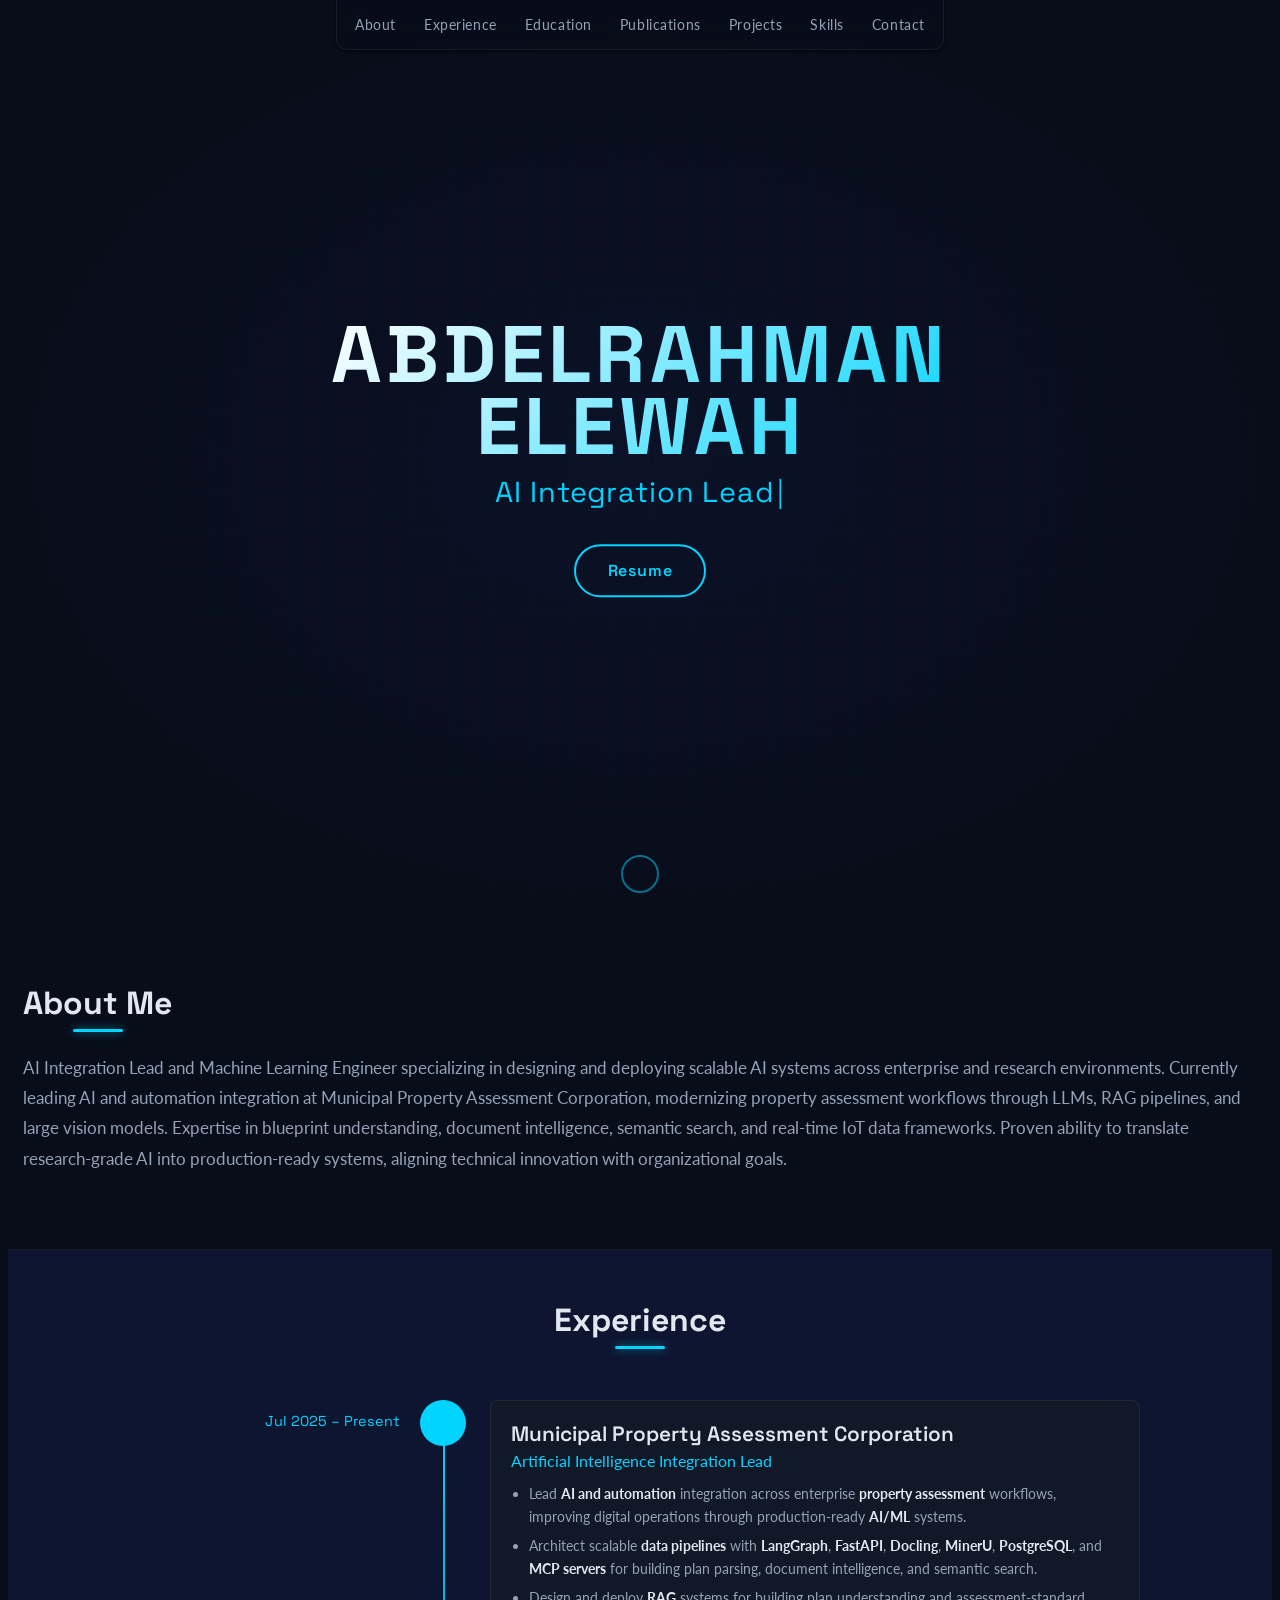
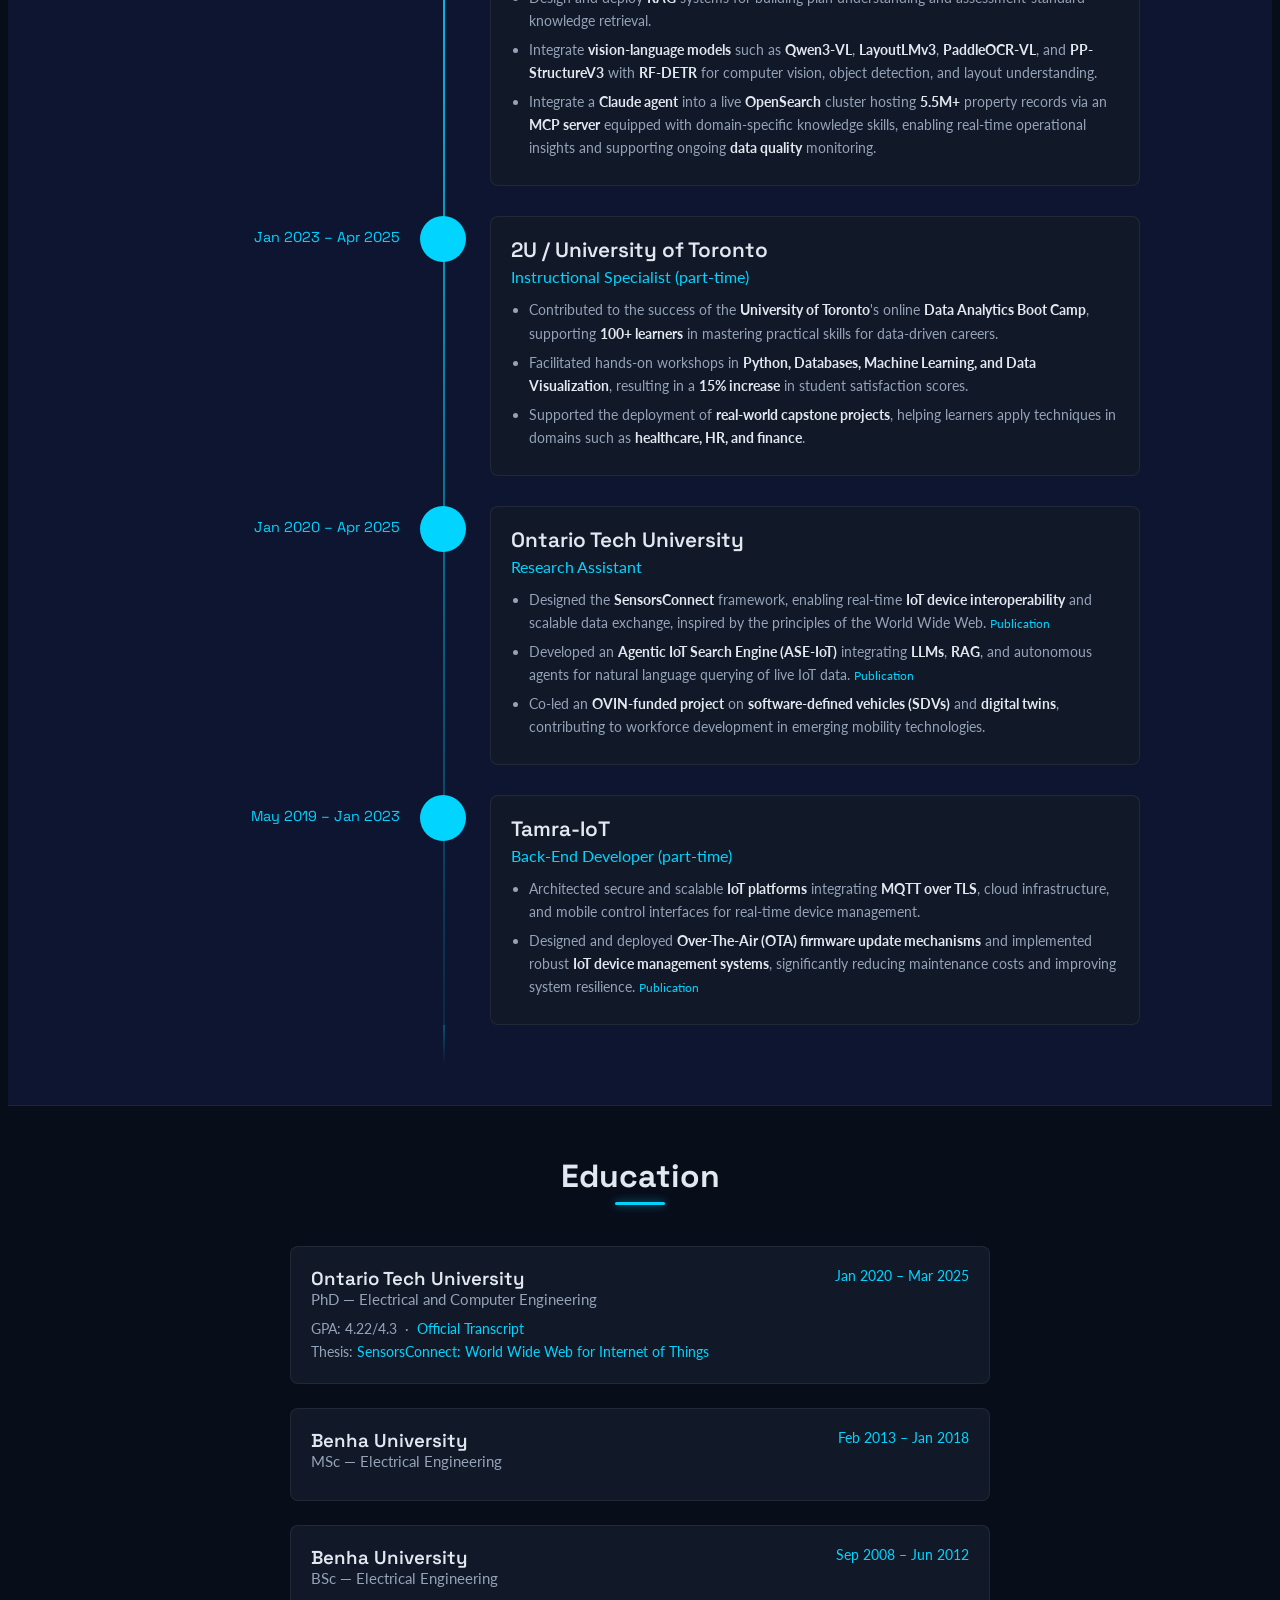
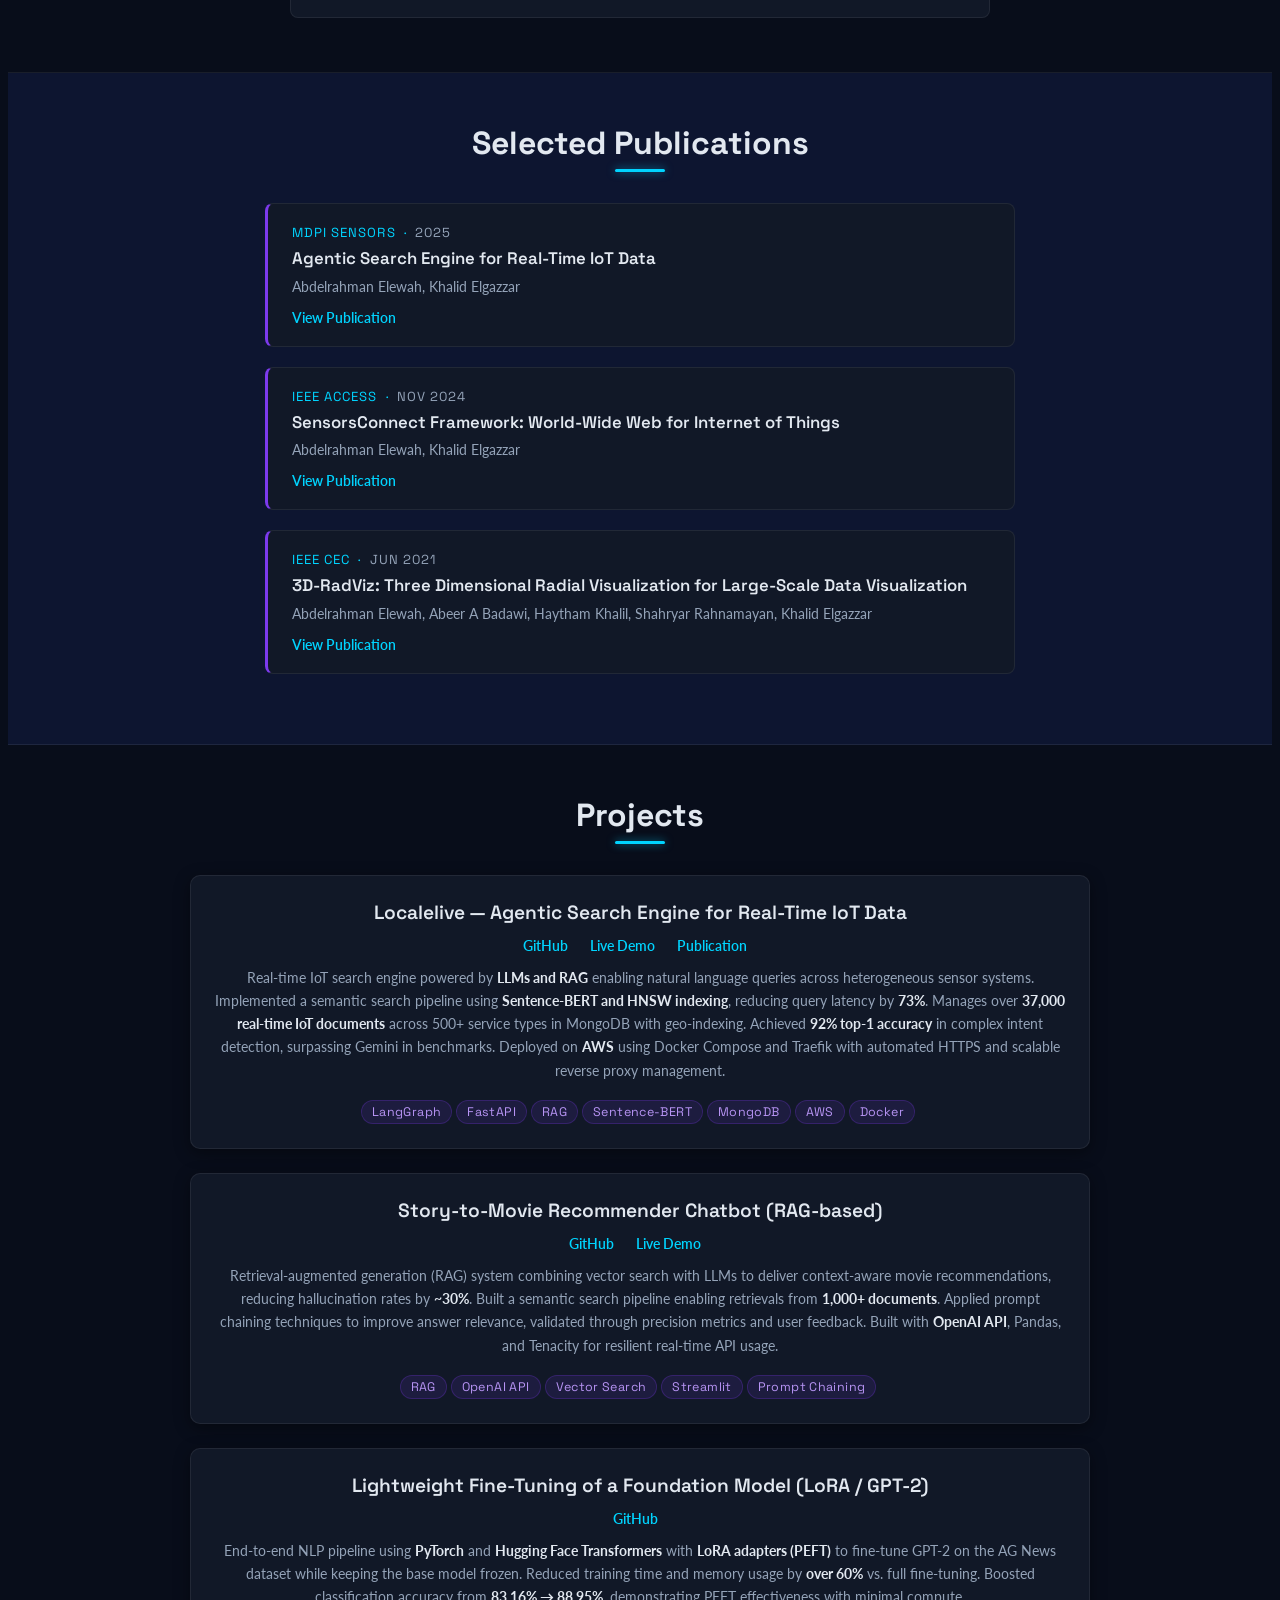
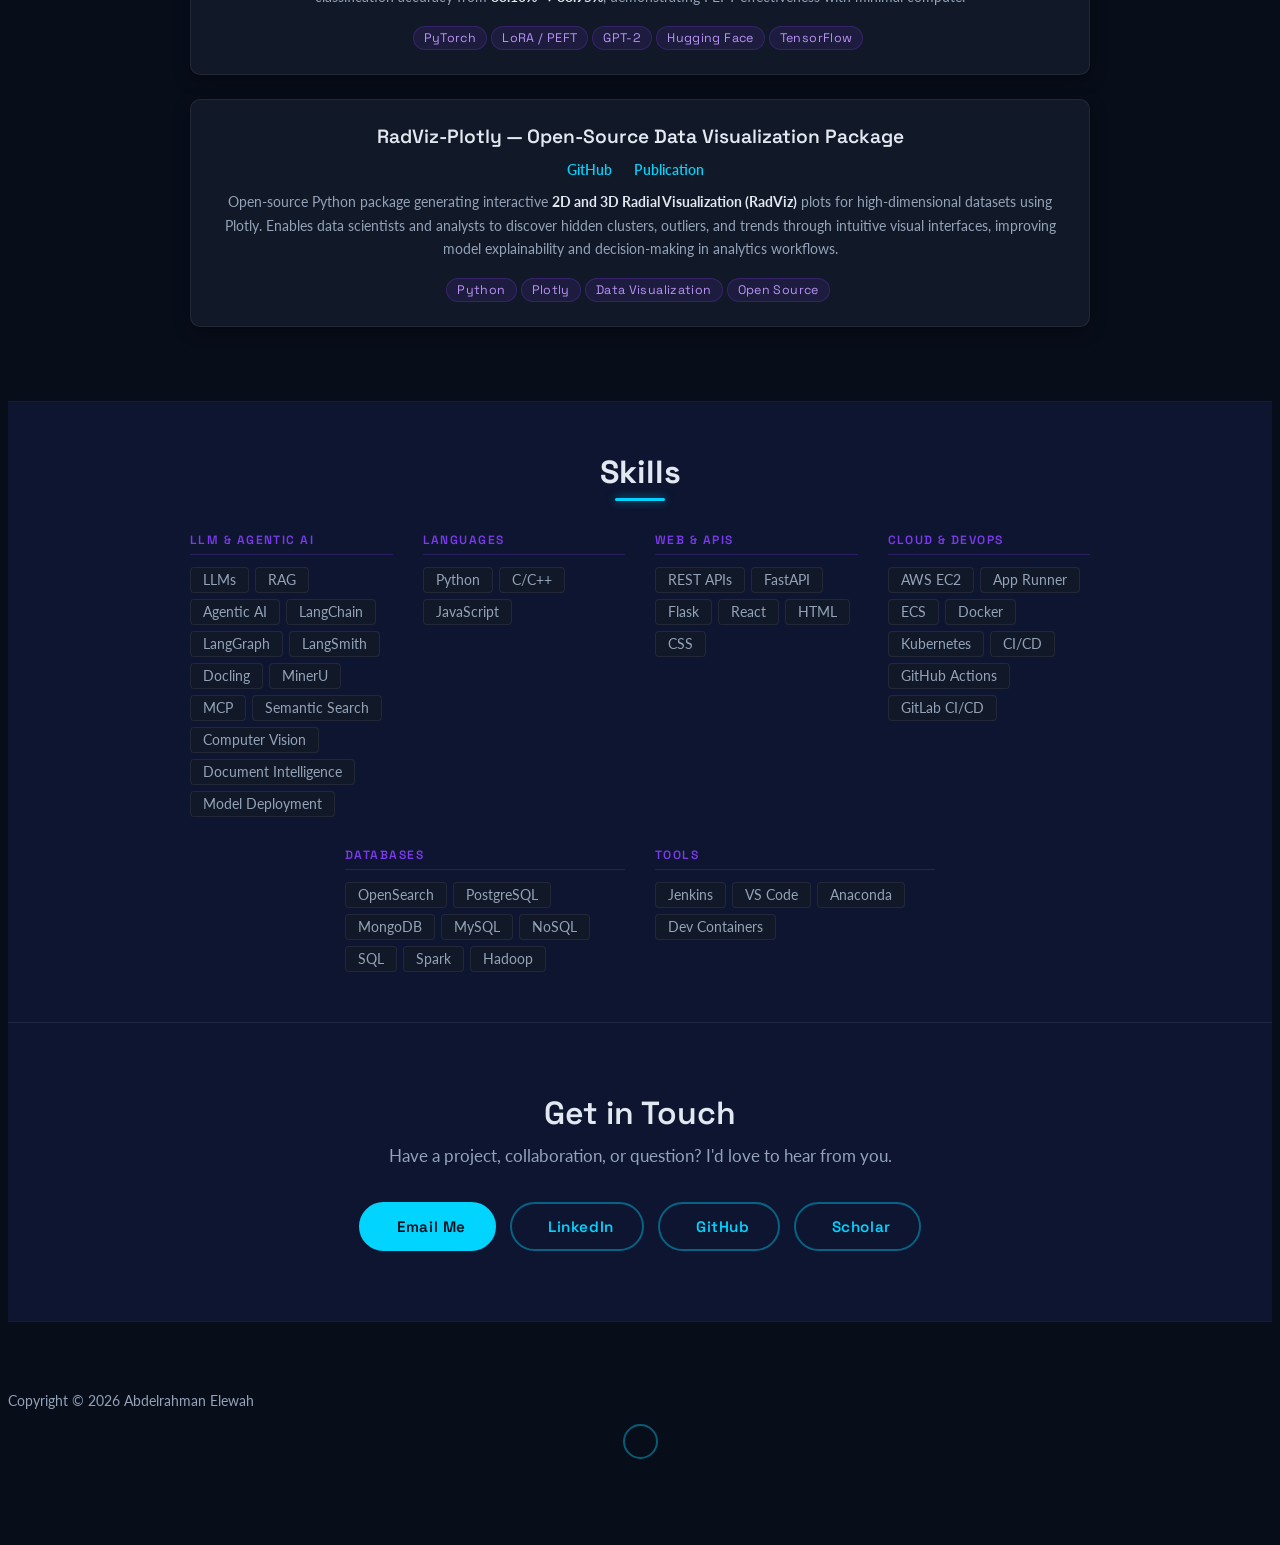
==== commit b1f08ac8: "Update job titles and descriptions for clarity; enhance skills section with additional competencies" ====
--- a/index.html
+++ b/index.html
@@ -54,7 +54,7 @@
                 </div>
                 <div class="col-md-8">
                     <p>
-                        AI Integration Lead and Machine Learning Engineer specializing in designing and deploying scalable AI systems across enterprise and research environments. Currently leading AI and automation integration at MPAC, modernizing property assessment workflows through LLMs, RAG pipelines, and large vision models. Expertise in blueprint understanding, document intelligence, semantic search, and real-time IoT data frameworks. Proven ability to translate research-grade AI into production-ready systems, aligning technical innovation with organizational goals.
+                        AI Integration Lead and Machine Learning Engineer specializing in designing and deploying scalable AI systems across enterprise and research environments. Currently leading AI and automation integration at Municipal Property Assessment Corporation, modernizing property assessment workflows through LLMs, RAG pipelines, and large vision models. Expertise in blueprint understanding, document intelligence, semantic search, and real-time IoT data frameworks. Proven ability to translate research-grade AI into production-ready systems, aligning technical innovation with organizational goals.
                     </p>
                 </div>
             </div>
@@ -65,14 +65,14 @@
         <h2 class="heading">Experience</h2>
         <div id="experience-timeline">
             <div data-date="Jul 2025 – Present">
-                <h3>MPAC</h3>
+                <h3>Municipal Property Assessment Corporation</h3>
                 <h4>Artificial Intelligence Integration Lead</h4>
                 <ul>
-                    <li>Lead enterprise-wide integration of <strong>AI and automation solutions</strong> across property assessment workflows, modernizing MPAC's digital infrastructure and operational efficiency.</li>
-                    <li>Architect and implement scalable <strong>data pipelines</strong> using Python, LangGraph, FastAPI, Docling, MinerU, PostgreSQL, and MCP servers to support intelligent <strong>building plan parsing and document understanding</strong>.</li>
-                    <li>Design and deploy advanced <strong>RAG (Retrieval-Augmented Generation)</strong> systems for building plan understanding and semantic search aligned with MPAC assessment standards.</li>
-                    <li>Integrate and optimize <strong>large vision-language models</strong> (Qwen3-VL, LayoutLMv3, PaddleOCR-VL, PP-StructureV3) and detection models such as <strong>RF-DETR</strong> for architectural object detection, spatial reasoning, and document layout understanding.</li>
-                    <li>Lead technical documentation, stakeholder presentations, and cross-team <strong>knowledge transfer</strong> to ensure sustainable AI adoption.</li>
+                    <li>Lead <strong>AI and automation</strong> integration across enterprise <strong>property assessment</strong> workflows, improving digital operations through production-ready <strong>AI/ML</strong> systems.</li>
+                    <li>Architect scalable <strong>data pipelines</strong> with <strong>LangGraph</strong>, <strong>FastAPI</strong>, <strong>Docling</strong>, <strong>MinerU</strong>, <strong>PostgreSQL</strong>, and <strong>MCP servers</strong> for building plan parsing, document intelligence, and semantic search.</li>
+                    <li>Design and deploy <strong>RAG</strong> systems for building plan understanding and assessment-standard knowledge retrieval.</li>
+                    <li>Integrate <strong>vision-language models</strong> such as <strong>Qwen3-VL</strong>, <strong>LayoutLMv3</strong>, <strong>PaddleOCR-VL</strong>, and <strong>PP-StructureV3</strong> with <strong>RF-DETR</strong> for computer vision, object detection, and layout understanding.</li>
+                    <li>Integrate a <strong>Claude agent</strong> into a live <strong>OpenSearch</strong> cluster hosting <strong>5.5M+</strong> property records via an <strong>MCP server</strong> equipped with domain-specific knowledge skills, enabling real-time operational insights and supporting ongoing <strong>data quality</strong> monitoring.</li>
                 </ul>
             </div>
             <div data-date="Jan 2023 – Apr 2025">
@@ -90,8 +90,7 @@
                 <ul>
                     <li>Designed the <strong>SensorsConnect</strong> framework, enabling real-time <strong>IoT device interoperability</strong> and scalable data exchange, inspired by the principles of the World Wide Web. <a href="https://ieeexplore.ieee.org/document/10752393" target="_blank">Publication</a></li>
                     <li>Developed an <strong>Agentic IoT Search Engine (ASE-IoT)</strong> integrating <strong>LLMs</strong>, <strong>RAG</strong>, and autonomous agents for natural language querying of live IoT data. <a href="https://arxiv.org/abs/2503.12255" target="_blank">Publication</a></li>
-                    <li>Co-led an <strong>OVIN-funded project</strong> developing <strong>autonomous vehicle curricula</strong> and applied research on <strong>software-defined vehicles (SDVs)</strong> and digital twins.</li>
-                    <li>Collaborated with <strong>Eagle Aerospace</strong> to prototype an <strong>Aircraft Deceleration Early Warning System</strong>, enhancing runway safety through predictive analytics.</li>
+                    <li>Co-led an <strong>OVIN-funded project</strong> on <strong>software-defined vehicles (SDVs)</strong> and <strong>digital twins</strong>, contributing to workforce development in emerging mobility technologies.</li>
                 </ul>
             </div>
             <div data-date="May 2019 – Jan 2023">
@@ -99,8 +98,7 @@
                 <h4>Back-End Developer (part-time)</h4>
                 <ul>
                     <li>Architected secure and scalable <strong>IoT platforms</strong> integrating <strong>MQTT over TLS</strong>, cloud infrastructure, and mobile control interfaces for real-time device management.</li>
-                    <li>Designed and deployed <strong>Over-The-Air (OTA) firmware update mechanisms</strong>, significantly reducing maintenance costs and improving system resilience. <a href="https://ieeexplore.ieee.org/abstract/document/9824989" target="_blank">Publication</a></li>
-                    <li>Developed a curriculum to teach <strong>IoT concepts</strong> to high school students, promoting early STEM engagement and hands-on learning.</li>
+                    <li>Designed and deployed <strong>Over-The-Air (OTA) firmware update mechanisms</strong> and implemented robust <strong>IoT device management systems</strong>, significantly reducing maintenance costs and improving system resilience. <a href="https://ieeexplore.ieee.org/abstract/document/9824989" target="_blank">Publication</a></li>
                 </ul>
             </div>
         </div>
@@ -230,14 +228,19 @@
             <div class="skill-category">
                 <h3 class="skill-category-title">LLM &amp; Agentic AI</h3>
                 <ul>
+                    <li>LLMs</li>
+                    <li>RAG</li>
+                    <li>Agentic AI</li>
                     <li>LangChain</li>
                     <li>LangGraph</li>
                     <li>LangSmith</li>
-                    <li>RAG</li>
-                    <li>Agentic AI</li>
                     <li>Docling</li>
                     <li>MinerU</li>
                     <li>MCP</li>
+                    <li>Semantic Search</li>
+                    <li>Computer Vision</li>
+                    <li>Document Intelligence</li>
+                    <li>Model Deployment</li>
                 </ul>
             </div>
             <div class="skill-category">
@@ -275,9 +278,12 @@
             <div class="skill-category">
                 <h3 class="skill-category-title">Databases</h3>
                 <ul>
+                    <li>OpenSearch</li>
                     <li>PostgreSQL</li>
                     <li>MongoDB</li>
                     <li>MySQL</li>
+                    <li>NoSQL</li>
+                    <li>SQL</li>
                     <li>Spark</li>
                     <li>Hadoop</li>
                 </ul>
